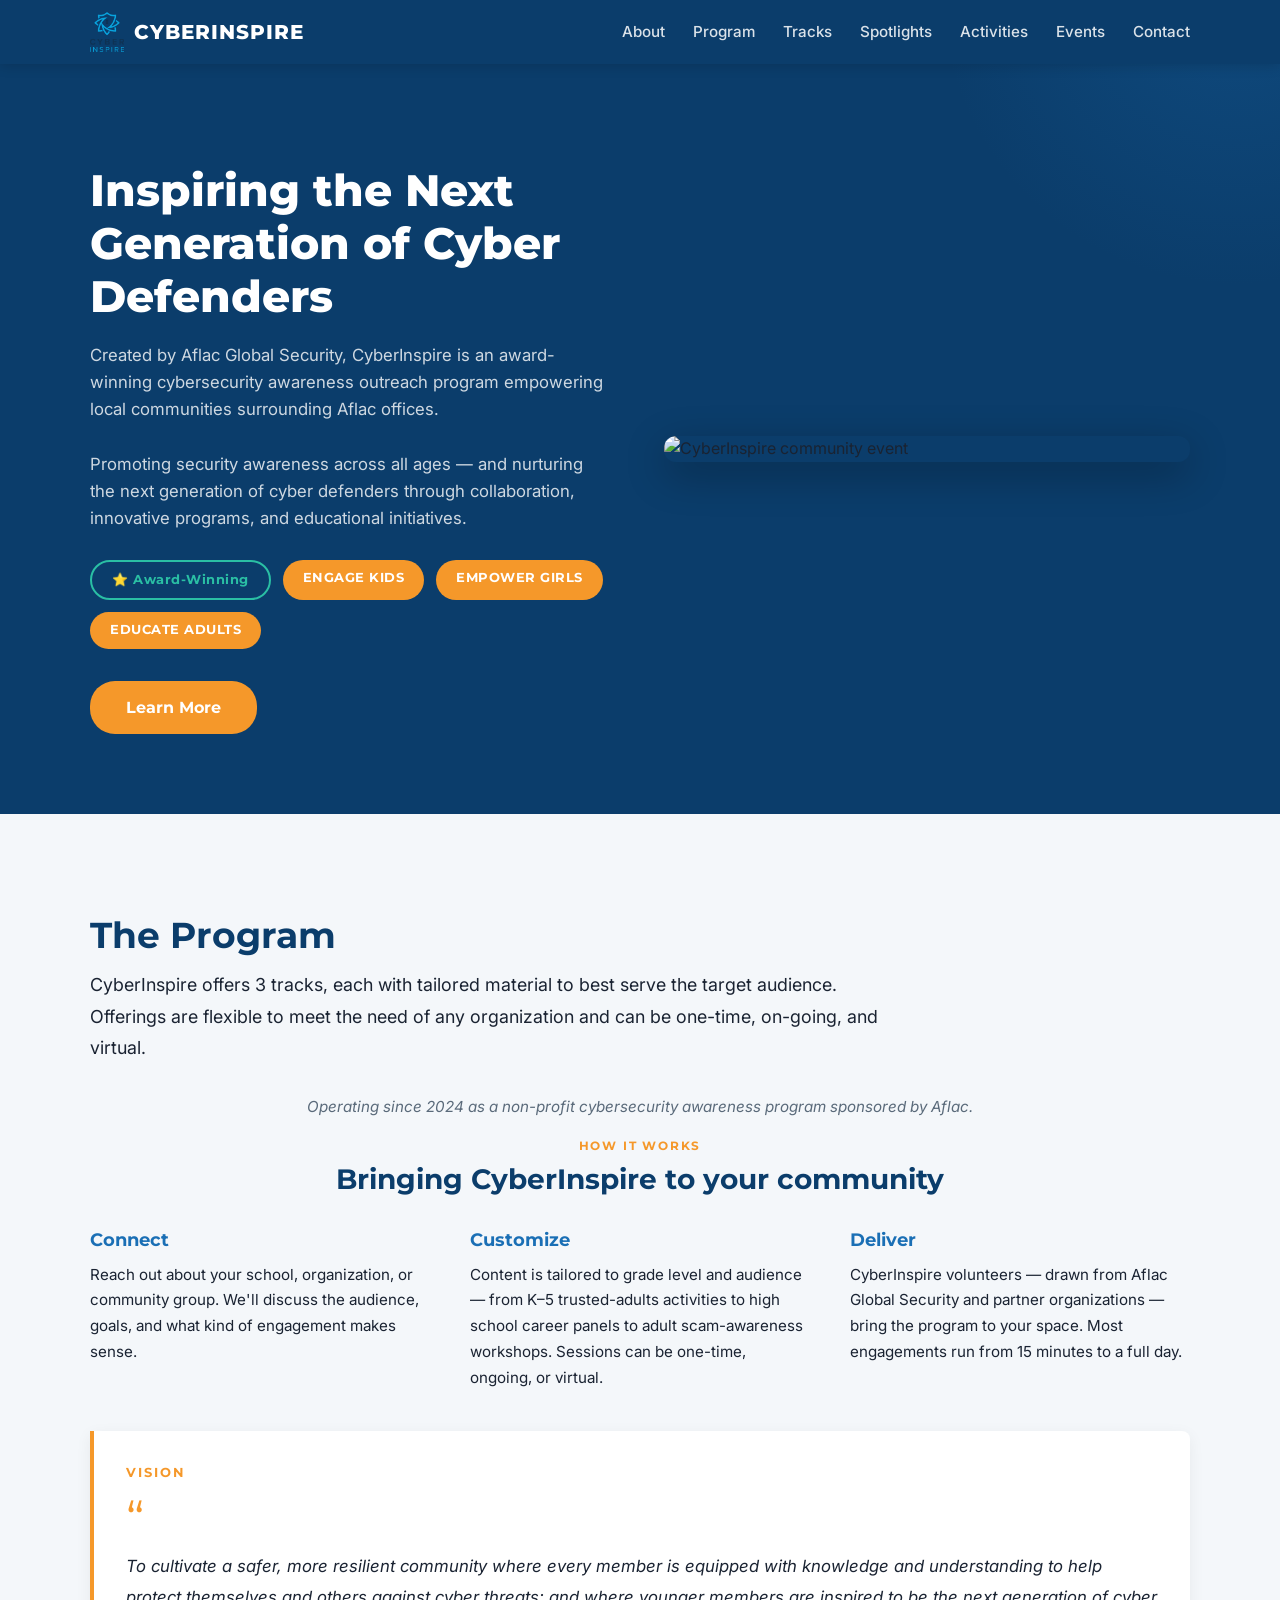
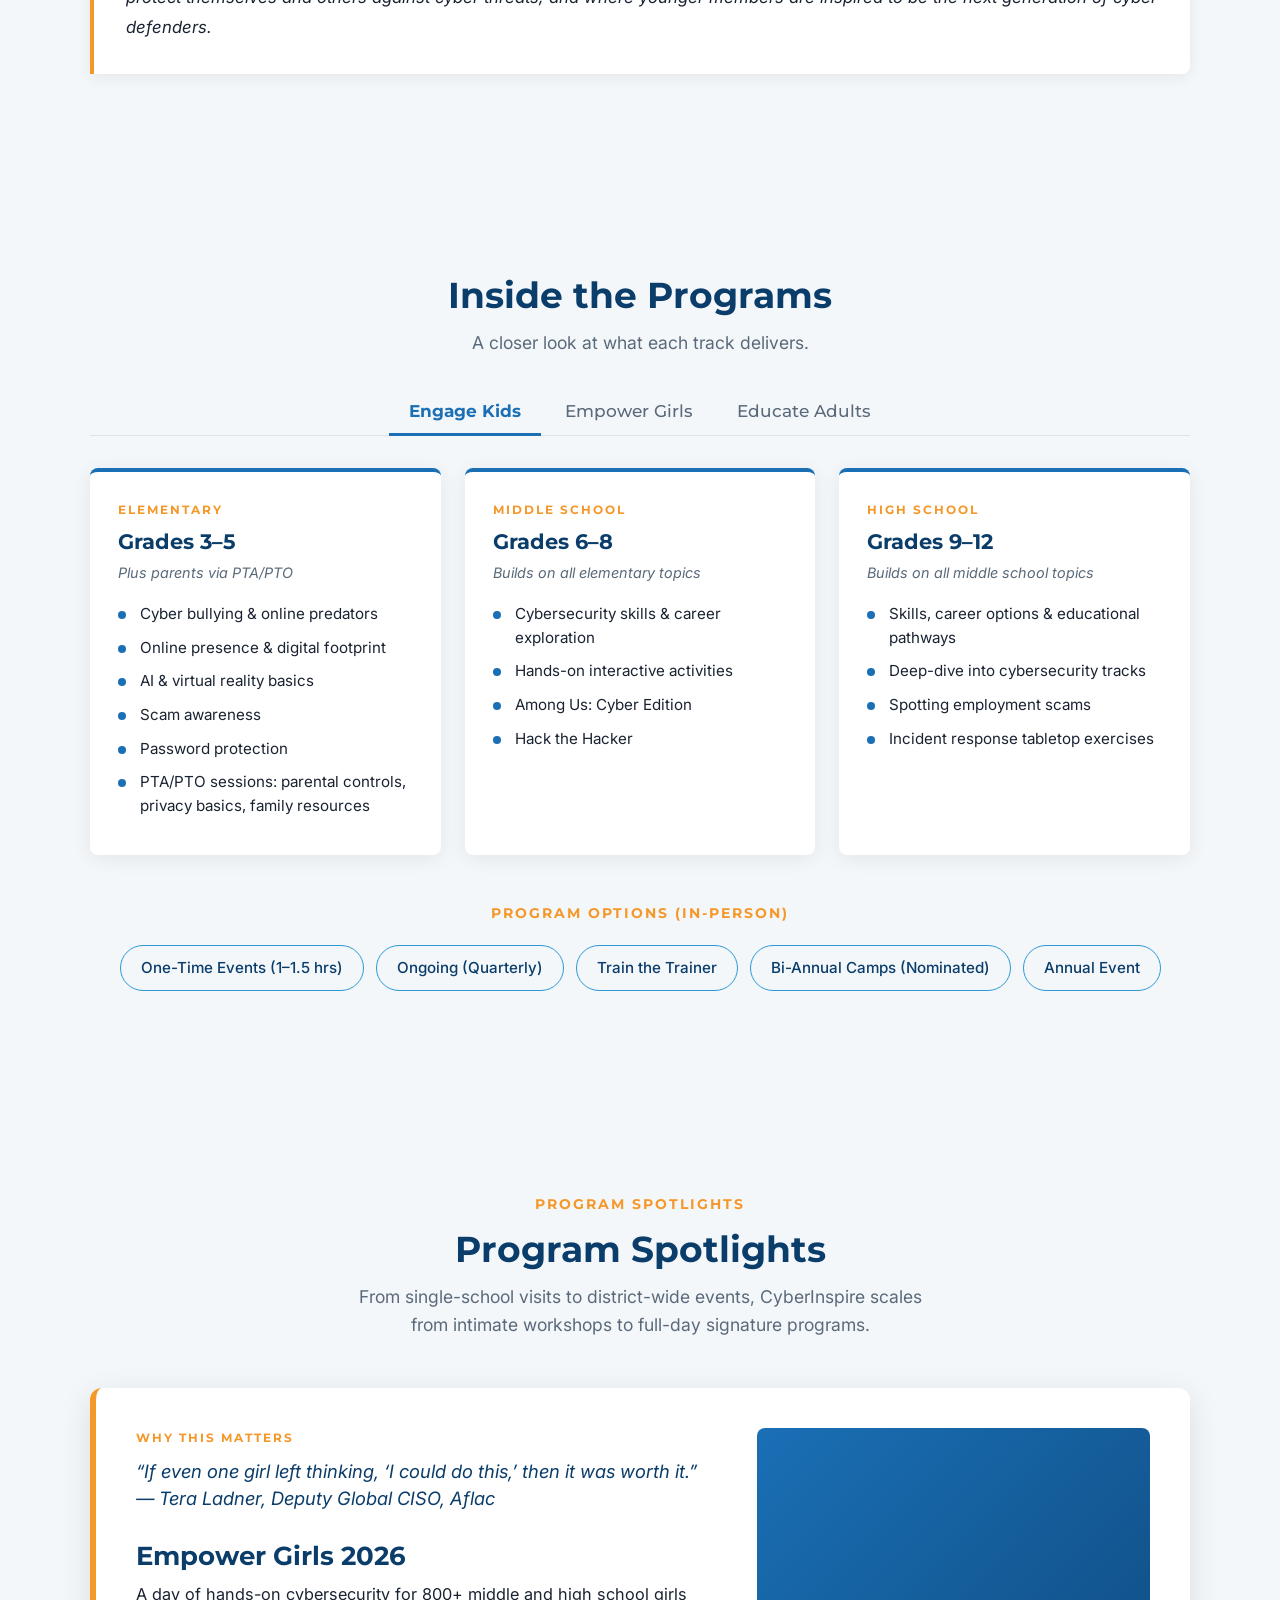
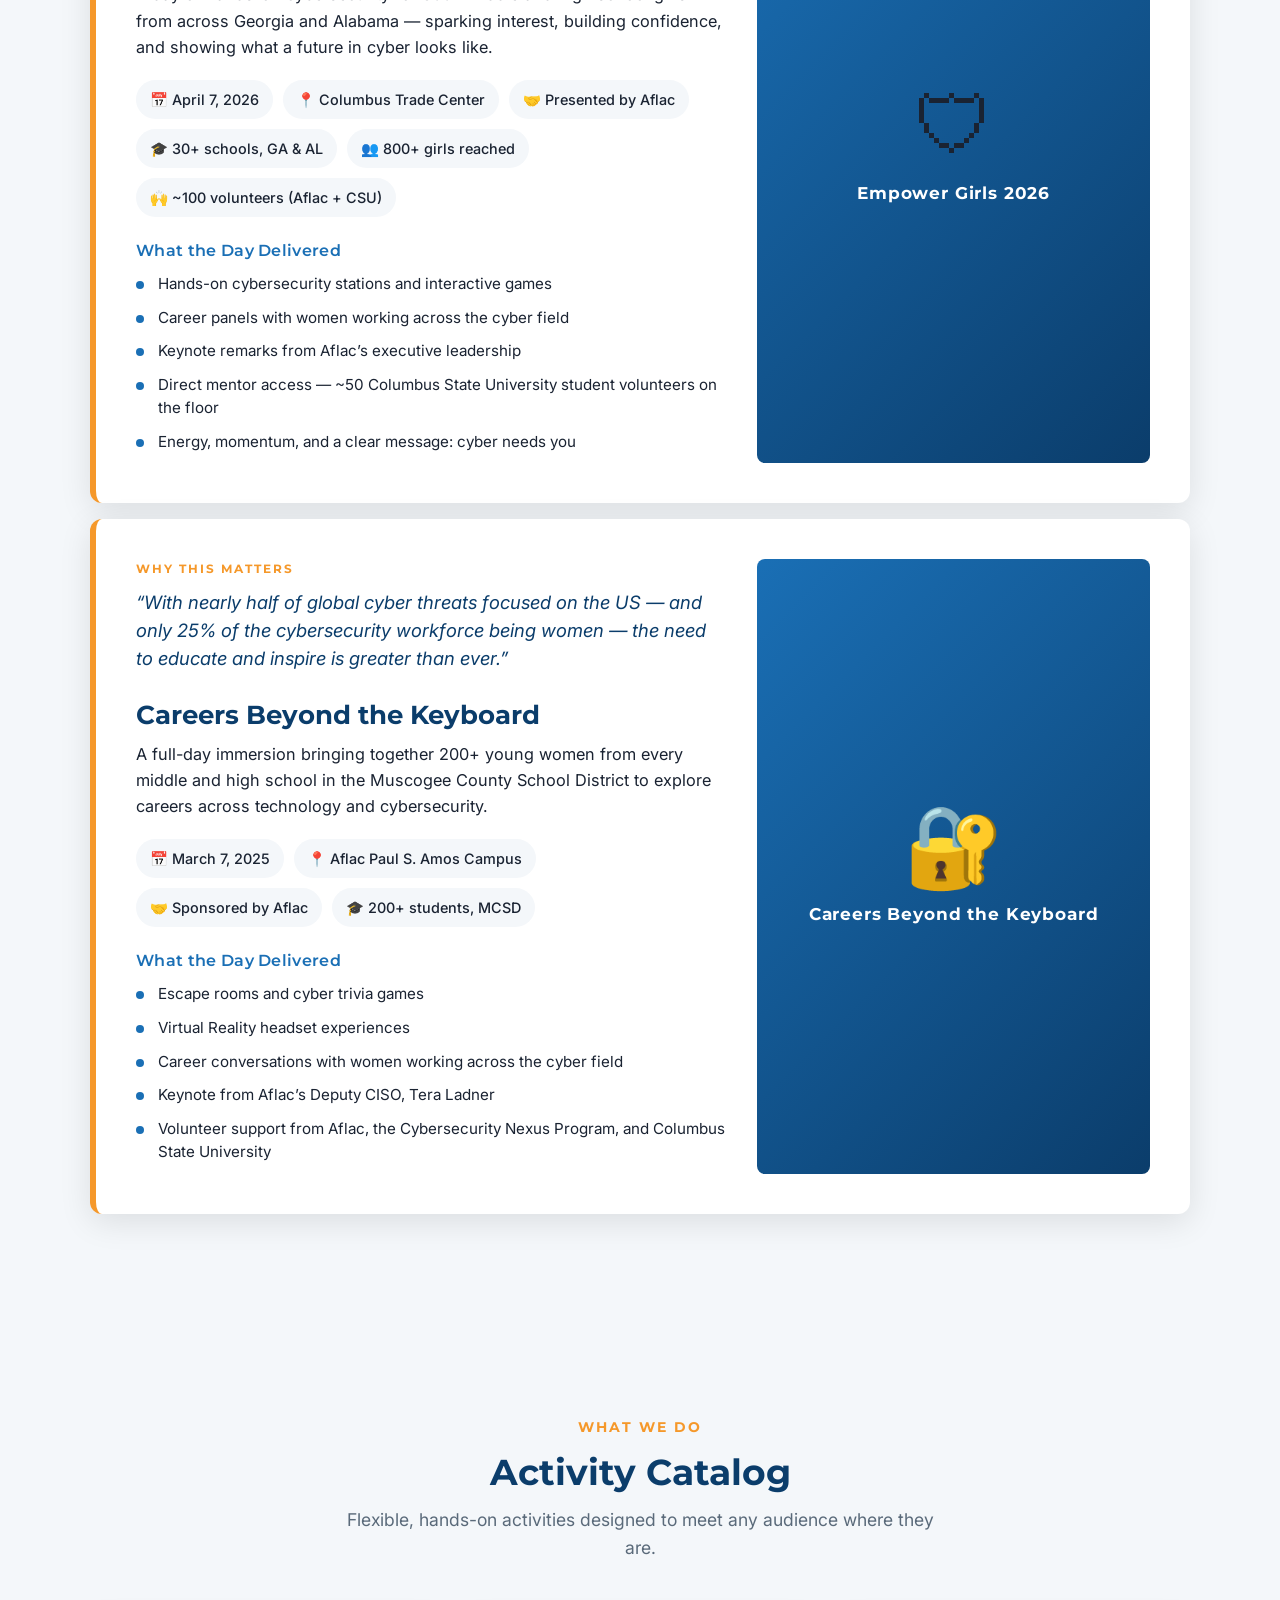
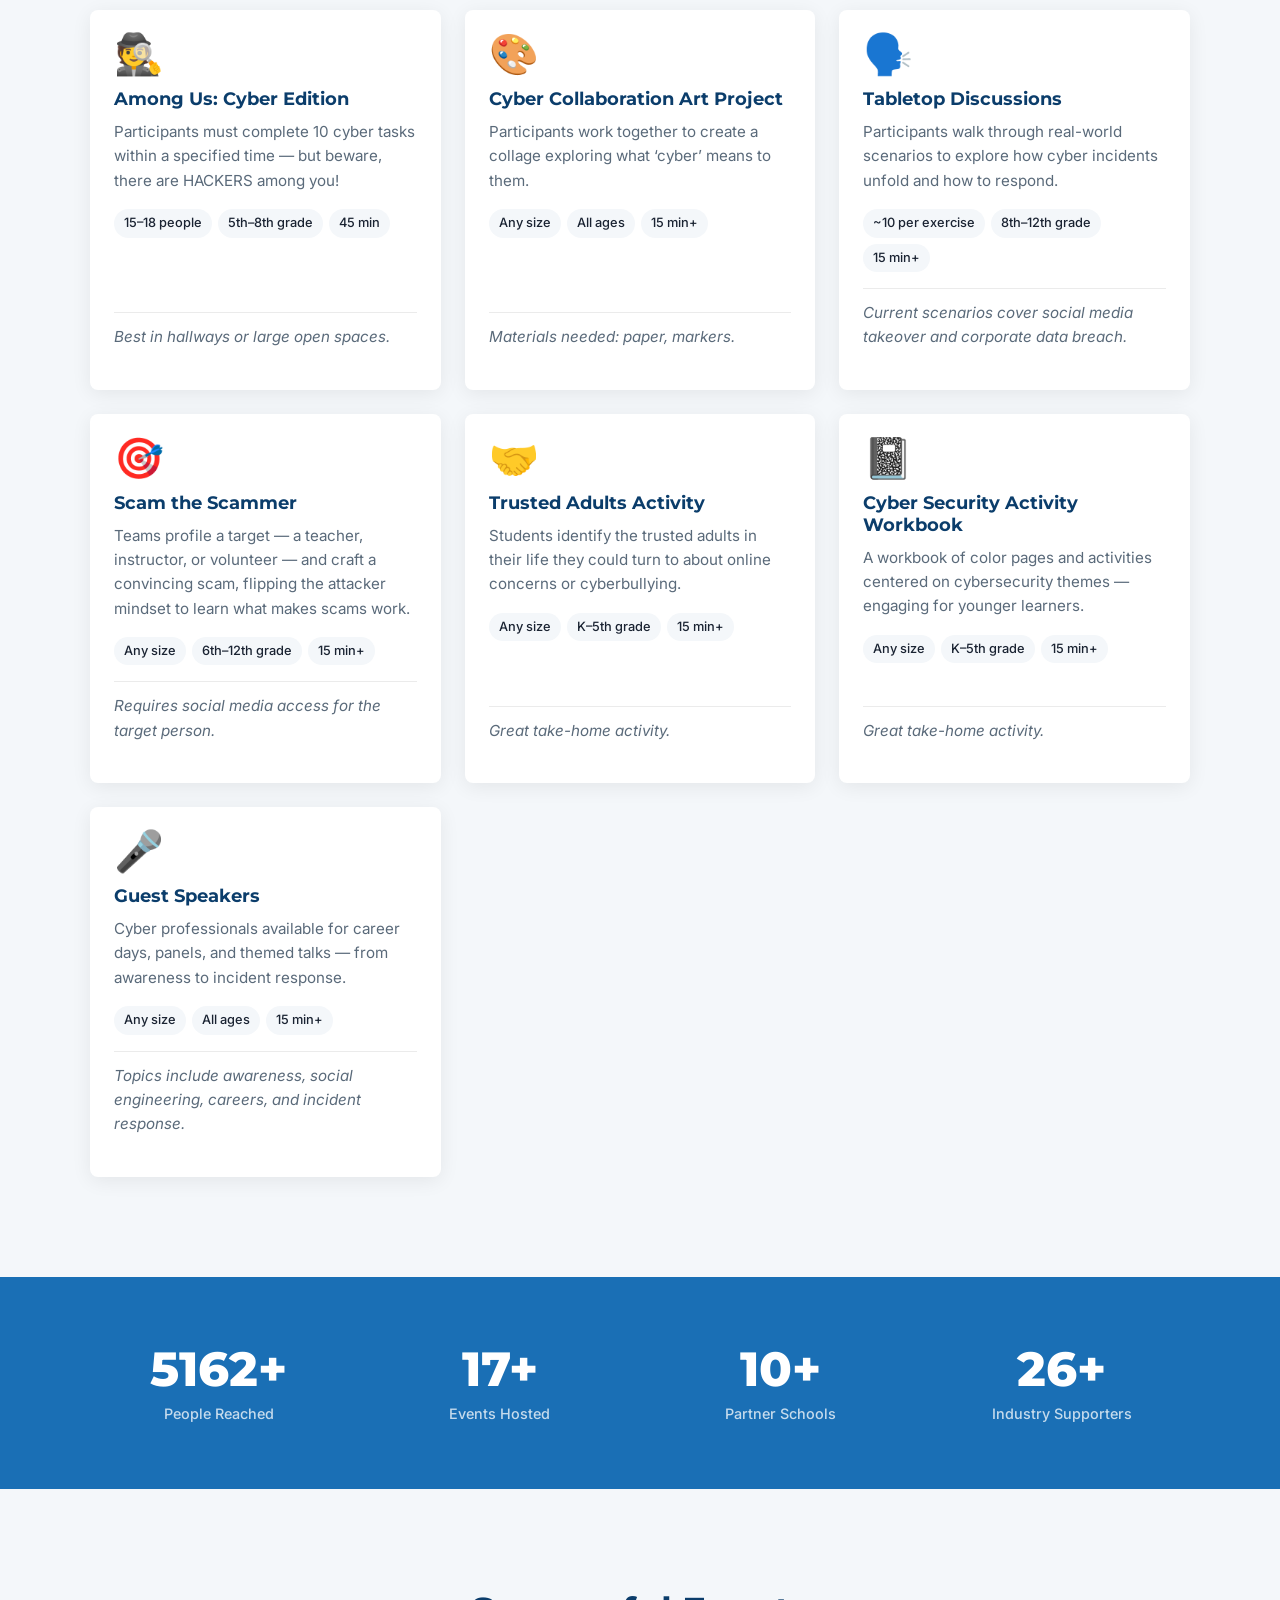
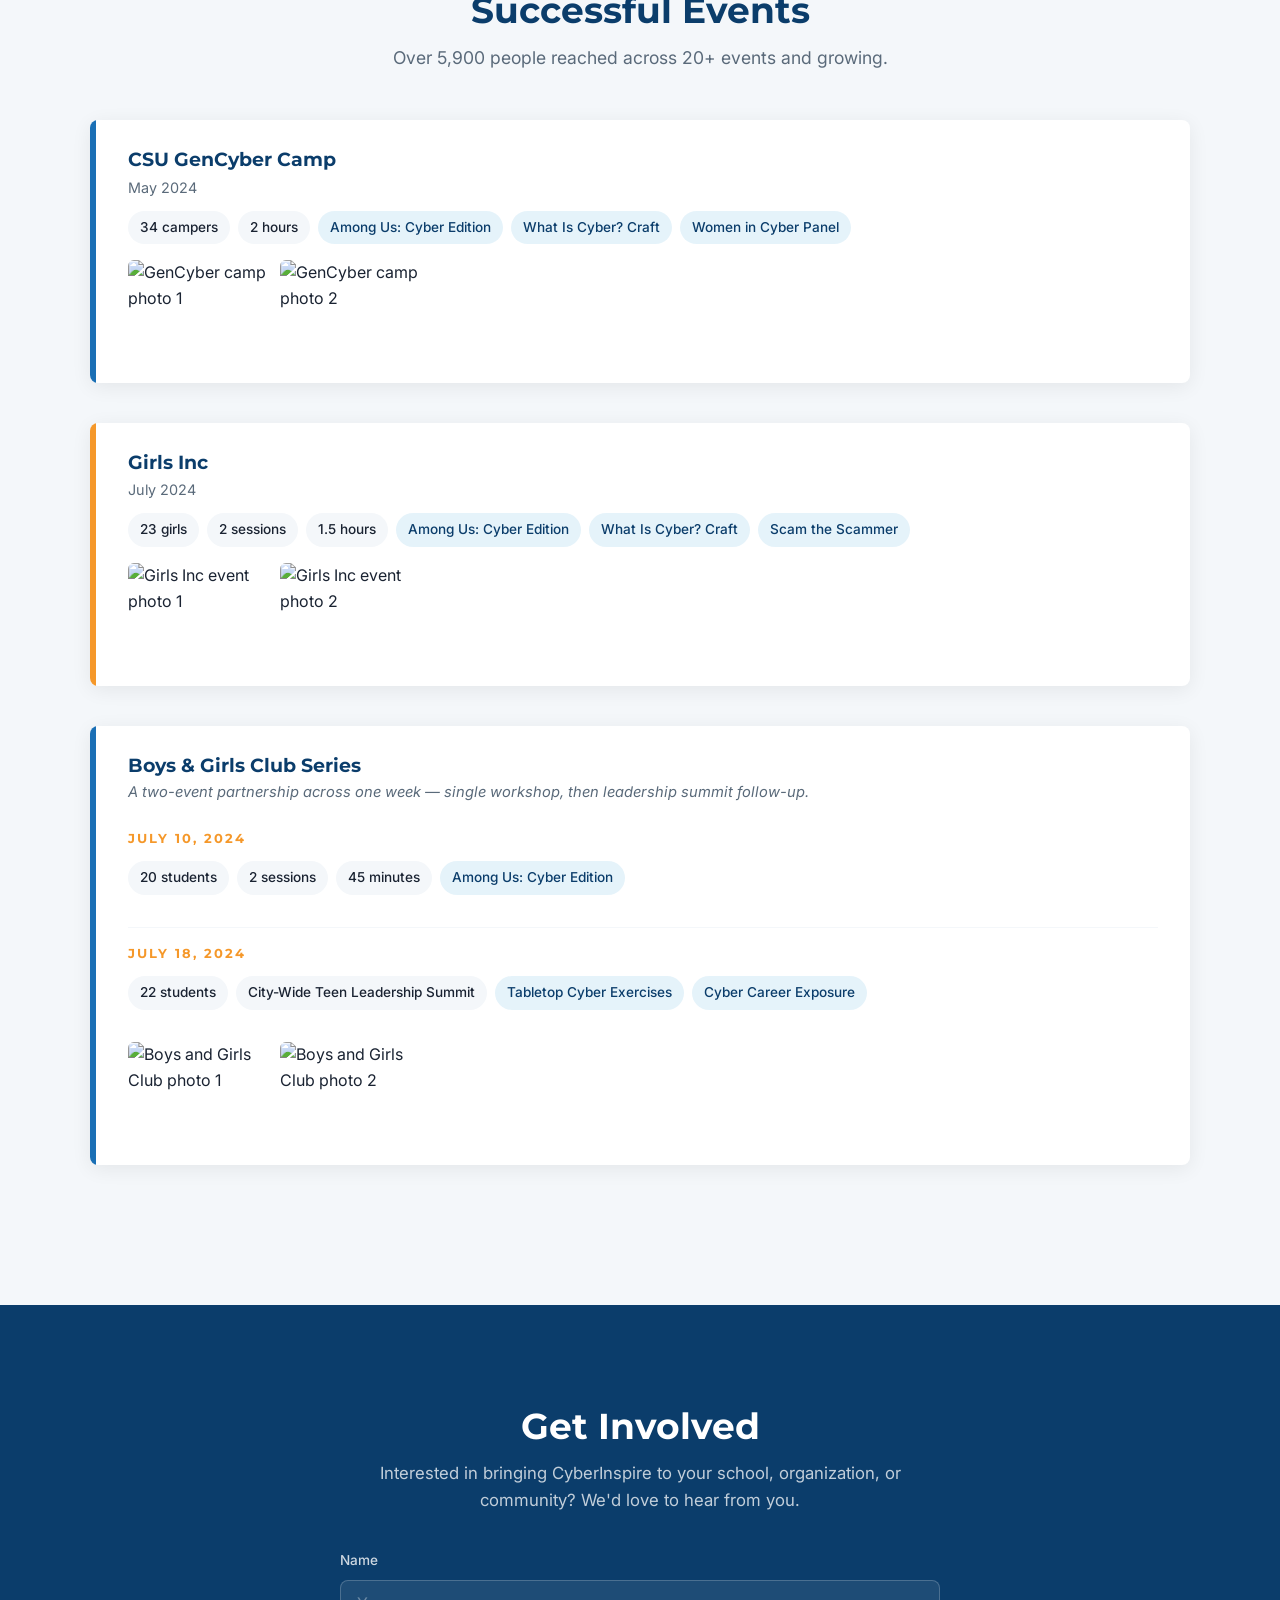
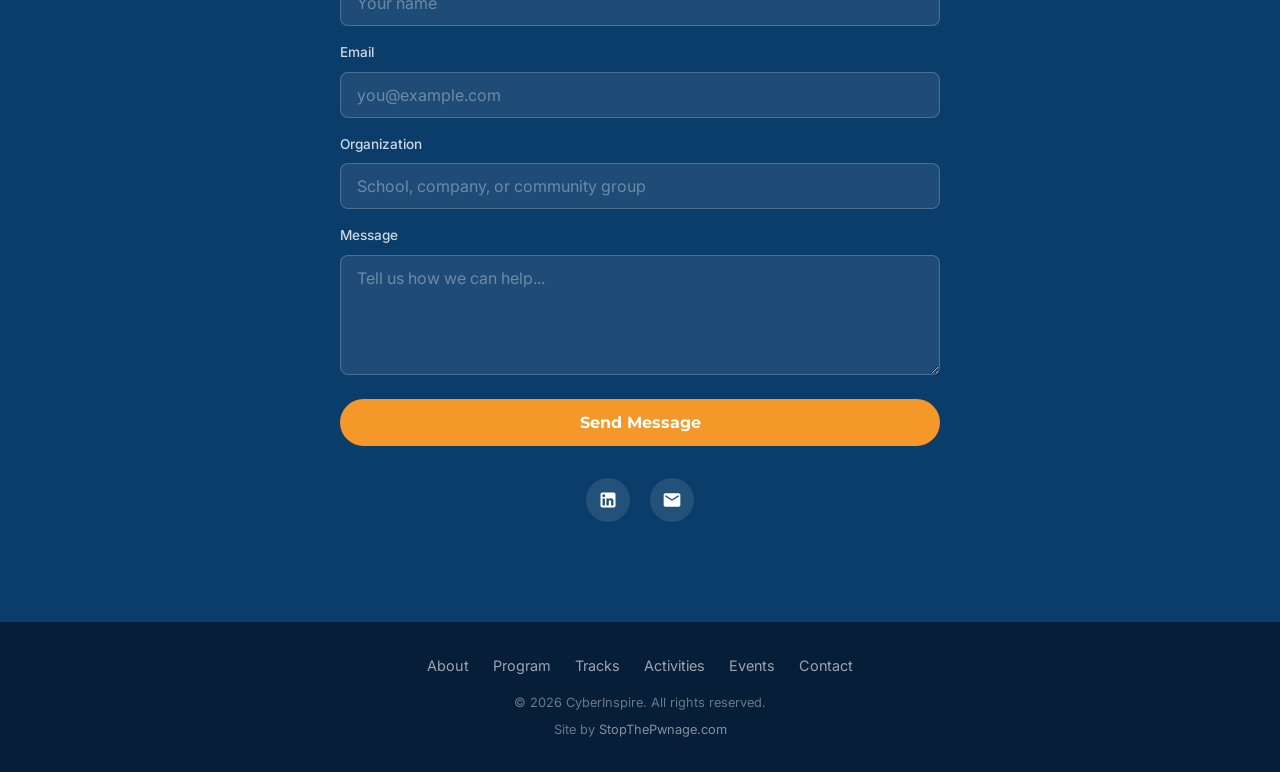
==== cyberinspire_test/index.html @ c65ab232 "cyberinspire: always show full tab labels on all viewports Mobile users were seeing terse 'Kids / Gi" ====
<!DOCTYPE html>
<html lang="en">
<head>
<meta charset="UTF-8">
<meta name="viewport" content="width=device-width, initial-scale=1.0">
<title>CyberInspire — Protecting Our Community. Inspiring The Next Generation.</title>
<link rel="preconnect" href="https://fonts.googleapis.com">
<link rel="preconnect" href="https://fonts.gstatic.com" crossorigin>
<link href="https://fonts.googleapis.com/css2?family=Inter:wght@400;500;600&family=Montserrat:wght@600;700;800&display=swap" rel="stylesheet">
<style>
:root {
  --primary-dark:  #0B3D6B;
  --primary:       #1A6FB5;
  --primary-light: #2D99D6;
  --accent-orange: #F5982A;
  --accent-teal:   #2ABFA4;
  --bg-light:      #F4F7FA;
  --bg-white:      #FFFFFF;
  --text-dark:     #1A2332;
  --text-muted:    #5A6A7A;
  --text-white:    #FFFFFF;
}

*, *::before, *::after { margin: 0; padding: 0; box-sizing: border-box; }

html { scroll-behavior: smooth; }

body {
  font-family: 'Inter', sans-serif;
  color: var(--text-dark);
  line-height: 1.6;
  -webkit-font-smoothing: antialiased;
}

h1, h2, h3, h4 {
  font-family: 'Montserrat', sans-serif;
  line-height: 1.2;
}

img { max-width: 100%; height: auto; display: block; }

a { text-decoration: none; color: inherit; }

.container {
  width: 100%;
  max-width: 1140px;
  margin: 0 auto;
  padding: 0 20px;
}

/* ── Navigation ── */
.navbar {
  position: sticky;
  top: 0;
  z-index: 1000;
  background: var(--primary-dark);
  box-shadow: 0 2px 12px rgba(0,0,0,0.15);
}

.nav-inner {
  display: flex;
  align-items: center;
  justify-content: space-between;
  height: 64px;
}

.nav-logo {
  display: flex;
  align-items: center;
  gap: 10px;
}

.nav-logo svg { flex-shrink: 0; }

.nav-logo span {
  font-family: 'Montserrat', sans-serif;
  font-weight: 800;
  font-size: clamp(1rem, 2.5vw, 1.25rem);
  color: var(--text-white);
  letter-spacing: 1px;
}

.nav-links {
  display: flex;
  gap: 28px;
  list-style: none;
}

.nav-links a {
  color: rgba(255,255,255,0.85);
  font-weight: 500;
  font-size: 0.95rem;
  transition: color 0.2s;
}

.nav-links a:hover { color: var(--accent-orange); }

.hamburger {
  display: none;
  background: none;
  border: none;
  cursor: pointer;
  padding: 4px;
}

.hamburger span {
  display: block;
  width: 24px;
  height: 2px;
  background: var(--text-white);
  margin: 6px 0;
  transition: transform 0.3s, opacity 0.3s;
}

.mobile-menu {
  display: none;
  position: fixed;
  top: 64px;
  right: 0;
  width: 260px;
  height: calc(100vh - 64px);
  background: var(--primary-dark);
  box-shadow: -4px 0 20px rgba(0,0,0,0.3);
  padding: 32px 24px;
  z-index: 999;
  transform: translateX(100%);
  transition: transform 0.3s ease;
}

.mobile-menu.open { transform: translateX(0); }

.mobile-menu a {
  display: block;
  color: var(--text-white);
  font-size: 1.1rem;
  font-weight: 500;
  padding: 14px 0;
  border-bottom: 1px solid rgba(255,255,255,0.1);
  transition: color 0.2s;
}

.mobile-menu a:hover { color: var(--accent-orange); }

@media (max-width: 768px) {
  .nav-links { display: none; }
  .hamburger { display: block; }
  .mobile-menu { display: block; }
}

/* ── Hero ── */
.hero {
  background: var(--primary-dark);
  padding: clamp(60px, 10vw, 100px) 0 clamp(60px, 10vw, 80px);
  position: relative;
  overflow: hidden;
}

.hero::before {
  content: '';
  position: absolute;
  top: -50%;
  right: -20%;
  width: 600px;
  height: 600px;
  background: radial-gradient(circle, rgba(26,111,181,0.25) 0%, transparent 70%);
  pointer-events: none;
}

.hero-content {
  display: grid;
  grid-template-columns: 1fr 1fr;
  gap: 48px;
  align-items: center;
}

.hero-text h1 {
  font-size: clamp(1.75rem, 4vw, 2.75rem);
  color: var(--text-white);
  font-weight: 800;
  margin-bottom: 20px;
}

.hero-text p {
  color: rgba(255,255,255,0.8);
  font-size: clamp(0.95rem, 1.5vw, 1.05rem);
  margin-bottom: 28px;
  max-width: 520px;
}

.hero-tagline {
  color: rgba(255,255,255,0.7);
  font-size: clamp(0.85rem, 1.3vw, 0.95rem);
  font-weight: 400;
  margin-top: 16px;
  margin-bottom: 28px;
  max-width: 520px;
}

.hero-text p + .hero-tagline { margin-top: 16px; }

.hero-badges {
  display: flex;
  flex-wrap: wrap;
  gap: 12px;
  margin-bottom: 32px;
}

.badge {
  background: var(--accent-orange);
  color: var(--text-white);
  font-family: 'Montserrat', sans-serif;
  font-weight: 700;
  font-size: 0.8rem;
  padding: 8px 20px;
  border-radius: 25px;
  letter-spacing: 0.5px;
}

.btn {
  display: inline-block;
  background: var(--accent-orange);
  color: var(--text-white);
  font-family: 'Montserrat', sans-serif;
  font-weight: 700;
  font-size: 1rem;
  padding: 14px 36px;
  border-radius: 25px;
  border: none;
  cursor: pointer;
  transition: transform 0.2s, box-shadow 0.2s;
}

.btn:hover {
  transform: translateY(-2px);
  box-shadow: 0 6px 20px rgba(245,152,42,0.4);
}

.hero-image {
  border-radius: 12px;
  overflow: hidden;
  box-shadow: 0 12px 40px rgba(0,0,0,0.3);
}

.hero-image img { width: 100%; }

@media (max-width: 768px) {
  .hero-content {
    grid-template-columns: 1fr;
    text-align: center;
  }
  .hero-badges { justify-content: center; }
  .hero-image { order: -1; max-width: 400px; margin: 0 auto; }
}

/* ── Section shared ── */
.section {
  padding: clamp(60px, 8vw, 100px) 0;
}

.section-heading {
  font-size: clamp(1.5rem, 3vw, 2.25rem);
  color: var(--primary-dark);
  margin-bottom: 12px;
}

.section-sub {
  color: var(--text-muted);
  font-size: clamp(0.95rem, 1.5vw, 1.1rem);
  max-width: 600px;
  margin-bottom: 48px;
}

.section-center { text-align: center; }
.section-center .section-sub { margin-left: auto; margin-right: auto; }

/* ── Fade-in animation ── */
.fade-in {
  opacity: 0;
  transform: translateY(30px);
  transition: opacity 0.6s ease, transform 0.6s ease;
}

.fade-in.visible {
  opacity: 1;
  transform: translateY(0);
}

/* ── Program section ── */
.bg-light { background: var(--bg-light); }
.bg-white { background: var(--bg-white); }
.bg-dark  { background: var(--primary-dark); }

.program-lead {
  font-size: clamp(1.05rem, 1.4vw, 1.2rem);
  line-height: 1.75;
  color: var(--text-dark);
  max-width: 820px;
  margin: 0;
}

/* ── Vision eyebrow (Program section) ── */
.vision-eyebrow {
  font-family: 'Montserrat', sans-serif;
  font-size: 0.8rem;
  font-weight: 700;
  letter-spacing: 0.15em;
  text-transform: uppercase;
  color: var(--accent-orange);
  margin-bottom: 12px;
}

/* ── How It Works (within The Program section) ── */
.how-eyebrow {
  font-family: 'Montserrat', sans-serif;
  font-size: 0.75rem;
  font-weight: 700;
  letter-spacing: 0.15em;
  color: var(--accent-orange);
  text-align: center;
  margin-bottom: 8px;
}

.how-heading {
  font-family: 'Montserrat', sans-serif;
  font-size: clamp(1.4rem, 2.5vw, 1.75rem);
  color: var(--primary-dark);
  text-align: center;
  margin: 0 0 32px;
  font-weight: 700;
}

.how-grid {
  display: grid;
  grid-template-columns: repeat(3, 1fr);
  gap: 40px;
}

.how-step h4 {
  font-family: 'Montserrat', sans-serif;
  font-size: 1.1rem;
  color: var(--primary);
  margin: 0 0 12px;
  font-weight: 700;
}

.how-step p {
  font-size: 0.95rem;
  line-height: 1.7;
  color: var(--text-dark);
  margin: 0;
}

@media (max-width: 768px) {
  .how-grid {
    grid-template-columns: 1fr;
    gap: 28px;
  }
}

/* ── Inside the Programs (tabbed) ── */
.programs-detail {
  background: var(--bg-light);
  padding: clamp(60px, 8vw, 100px) 0;
}

.programs-detail .section-heading,
.programs-detail .section-sub {
  text-align: center;
}

.programs-detail .section-sub {
  margin-left: auto;
  margin-right: auto;
  margin-bottom: 0;
}

.tabs {
  display: flex;
  justify-content: center;
  gap: 4px;
  border-bottom: 1px solid rgba(0,0,0,0.08);
  margin-top: 32px;
  margin-bottom: 32px;
  flex-wrap: wrap;
}

.tab {
  background: transparent;
  border: none;
  padding: 12px 20px;
  font-family: 'Montserrat', sans-serif;
  font-weight: 500;
  font-size: clamp(0.95rem, 1.4vw, 1.05rem);
  color: var(--text-muted);
  cursor: pointer;
  border-bottom: 3px solid transparent;
  margin-bottom: -1px;
  transition: background 0.2s, color 0.2s, border-color 0.2s;
}

.tab:hover:not(.is-active) {
  background: rgba(0,0,0,0.03);
}

.tab--kids:focus-visible {
  outline: 2px solid var(--primary);
  outline-offset: 2px;
}

.tab--girls:focus-visible {
  outline: 2px solid var(--accent-teal);
  outline-offset: 2px;
}

.tab--adults:focus-visible {
  outline: 2px solid var(--accent-orange);
  outline-offset: 2px;
}

.tab--kids.is-active {
  color: var(--primary);
  border-bottom-color: var(--primary);
  font-weight: 700;
}

.tab--girls.is-active {
  color: var(--accent-teal);
  border-bottom-color: var(--accent-teal);
  font-weight: 700;
}

.tab--adults.is-active {
  color: var(--accent-orange);
  border-bottom-color: var(--accent-orange);
  font-weight: 700;
}

.tab__short { display: none;  }
.tab__long  { display: inline; }

.panel[hidden] { display: none; }

@media (prefers-reduced-motion: no-preference) {
  .panel.is-active {
    animation: panel-fade 150ms ease-out;
  }
  @keyframes panel-fade {
    from { opacity: 0; }
    to   { opacity: 1; }
  }
}

/* Girls panel */
.program-cards {
  display: grid;
  grid-template-columns: repeat(3, 1fr);
  gap: 1.5rem;
  margin-bottom: 32px;
}

.program-card {
  background: var(--bg-white);
  border-radius: 8px;
  padding: 28px;
  box-shadow: 0 4px 20px rgba(0,0,0,0.07);
  transition: transform 0.2s, box-shadow 0.2s;
}

.program-card:hover {
  transform: translateY(-4px);
  box-shadow: 0 8px 30px rgba(0,0,0,0.12);
}

.program-card h3 {
  font-family: 'Montserrat', sans-serif;
  font-size: clamp(1.15rem, 1.8vw, 1.3rem);
  color: var(--accent-teal);
  margin-bottom: 12px;
}

.program-card p {
  color: var(--text-dark);
  font-size: clamp(0.9rem, 1.3vw, 0.95rem);
  line-height: 1.6;
}

.callout-strip {
  background: rgba(245, 152, 42, 0.08);
  border-left: 4px solid var(--accent-orange);
  padding: 1rem 1.25rem;
  border-radius: 0 8px 8px 0;
  display: flex;
  flex-wrap: wrap;
  align-items: baseline;
  gap: 12px;
}

.callout-strip--link {
  text-decoration: none;
  color: inherit;
  transition: transform 0.2s ease, box-shadow 0.2s ease;
}
.callout-strip--link:hover {
  transform: translateY(-2px);
  box-shadow: 0 6px 20px rgba(11, 61, 107, 0.12);
}
.callout-strip--link:focus-visible {
  outline: 2px solid var(--accent-orange);
  outline-offset: 3px;
}

.callout-eyebrow {
  font-family: 'Montserrat', sans-serif;
  font-size: clamp(0.72rem, 1vw, 0.8rem);
  font-weight: 700;
  letter-spacing: 2px;
  text-transform: uppercase;
  color: var(--accent-orange);
}

.callout-body {
  color: var(--text-dark);
  font-size: clamp(0.9rem, 1.3vw, 0.95rem);
}

@media (max-width: 768px) {
  .program-cards { grid-template-columns: 1fr; }
}

/* Adults panel */
.adults-grid {
  display: grid;
  grid-template-columns: repeat(2, 1fr);
  gap: 32px;
  margin-bottom: 32px;
}

.adults-col {
  background: var(--bg-white);
  border-radius: 8px;
  padding: 28px;
  box-shadow: 0 4px 20px rgba(0,0,0,0.07);
}

.adults-col h3 {
  font-family: 'Montserrat', sans-serif;
  font-size: clamp(1.15rem, 1.8vw, 1.3rem);
  color: var(--accent-orange);
  margin-bottom: 16px;
}

.icon-list {
  list-style: none;
  padding: 0;
  margin: 0;
}

.icon-list li {
  display: flex;
  align-items: flex-start;
  gap: 12px;
  line-height: 1.6;
  margin-bottom: 0.75rem;
  color: var(--text-dark);
  font-size: clamp(0.92rem, 1.3vw, 0.98rem);
}

.icon-list li:last-child { margin-bottom: 0; }

.icon-list .icon {
  flex-shrink: 0;
  font-size: 1.15rem;
  line-height: 1.6;
}

.adults-cta {
  display: block;
  width: fit-content;
  margin: 0 auto;
  background: var(--accent-orange);
  color: var(--text-white);
  font-family: 'Montserrat', sans-serif;
  font-weight: 700;
  font-size: 1rem;
  padding: 1rem 1.5rem;
  border-radius: 25px;
  transition: transform 0.2s, box-shadow 0.2s;
}

.adults-cta:hover {
  transform: translateY(-2px);
  box-shadow: 0 6px 20px rgba(245,152,42,0.4);
}

@media (max-width: 768px) {
  .adults-grid { grid-template-columns: 1fr; }
}

/* ── Engage Kids Curriculum (used inside Kids panel) ── */
.curriculum-grid {
  display: grid;
  grid-template-columns: repeat(3, 1fr);
  gap: 24px;
  margin-top: 8px;
  text-align: left;
}

.curriculum-card {
  background: var(--bg-white);
  border-radius: 8px;
  padding: 28px;
  box-shadow: 0 4px 20px rgba(0,0,0,0.07);
  border-top: 4px solid var(--primary);
  transition: transform 0.2s, box-shadow 0.2s;
  display: flex;
  flex-direction: column;
}

.curriculum-card:hover {
  transform: translateY(-4px);
  box-shadow: 0 8px 30px rgba(0,0,0,0.12);
}

.curriculum-badge {
  display: inline-block;
  font-family: 'Montserrat', sans-serif;
  font-size: clamp(0.7rem, 1.1vw, 0.78rem);
  font-weight: 700;
  letter-spacing: 2px;
  text-transform: uppercase;
  color: var(--accent-orange);
  margin-bottom: 10px;
}

.curriculum-card h3 {
  font-family: 'Montserrat', sans-serif;
  font-size: clamp(1.15rem, 1.8vw, 1.3rem);
  color: var(--primary-dark);
  margin-bottom: 6px;
}

.curriculum-subline {
  color: var(--text-muted);
  font-size: clamp(0.85rem, 1.2vw, 0.9rem);
  font-style: italic;
  margin-bottom: 18px;
}

.curriculum-card ul {
  list-style: none;
  padding: 0;
}

.curriculum-card li {
  position: relative;
  padding-left: 22px;
  margin-bottom: 10px;
  color: var(--text-dark);
  font-size: clamp(0.9rem, 1.3vw, 0.95rem);
  line-height: 1.55;
}

.curriculum-card li::before {
  content: '';
  position: absolute;
  left: 0;
  top: 9px;
  width: 8px;
  height: 8px;
  background: var(--primary);
  border-radius: 50%;
}

.program-options {
  margin-top: 48px;
  text-align: center;
}

.options-label {
  display: block;
  font-family: 'Montserrat', sans-serif;
  font-size: clamp(0.75rem, 1.2vw, 0.85rem);
  font-weight: 700;
  letter-spacing: 2px;
  text-transform: uppercase;
  color: var(--accent-orange);
  margin-bottom: 20px;
}

.options-pills {
  display: flex;
  flex-wrap: wrap;
  justify-content: center;
  gap: 12px;
}

.option-pill {
  display: inline-block;
  padding: 10px 20px;
  border: 1px solid var(--primary-light);
  border-radius: 999px;
  color: var(--primary-dark);
  font-size: clamp(0.85rem, 1.2vw, 0.95rem);
  font-weight: 500;
  background: transparent;
  transition: background 0.2s;
}

.option-pill:hover,
.option-pill:focus {
  background: rgba(45,153,214,0.12);
  outline: none;
}

@media (max-width: 960px) {
  .curriculum-grid { grid-template-columns: repeat(2, 1fr); }
}

@media (max-width: 640px) {
  .curriculum-grid { grid-template-columns: 1fr; }
}

/* ── Flagship Event ── */
.flagship-section { background: var(--bg-light); }

.flagship-card {
  background: var(--bg-white);
  border-radius: 12px;
  border-left: 6px solid var(--accent-orange);
  box-shadow: 0 8px 32px rgba(0,0,0,0.10);
  padding: clamp(28px, 4vw, 40px);
  margin-top: 16px;
  text-align: left;
  transition: transform 0.2s, box-shadow 0.2s;
  display: grid;
  grid-template-columns: 3fr 2fr;
  gap: 32px;
  align-items: stretch;
}

.flagship-card:hover {
  transform: translateY(-3px);
  box-shadow: 0 12px 40px rgba(0,0,0,0.14);
}

.flagship-text { display: flex; flex-direction: column; }

.flagship-pullquote {
  margin-bottom: 28px;
}

.flagship-eyebrow {
  display: block;
  font-family: 'Montserrat', sans-serif;
  font-size: clamp(0.7rem, 1.1vw, 0.78rem);
  font-weight: 700;
  letter-spacing: 2px;
  text-transform: uppercase;
  color: var(--accent-orange);
  margin-bottom: 10px;
}

.flagship-pullquote p {
  font-style: italic;
  font-size: clamp(1rem, 1.6vw, 1.15rem);
  line-height: 1.5;
  color: var(--primary-dark);
}

.flagship-card h3 {
  font-family: 'Montserrat', sans-serif;
  font-size: clamp(1.3rem, 2.4vw, 1.6rem);
  color: var(--primary-dark);
  margin-bottom: 10px;
}

.flagship-tagline {
  color: var(--text-dark);
  font-size: clamp(0.95rem, 1.4vw, 1.02rem);
  line-height: 1.6;
  margin-bottom: 20px;
}

.flagship-pills {
  display: flex;
  flex-wrap: wrap;
  gap: 10px;
  margin-bottom: 24px;
}

.flagship-pill {
  background: var(--bg-light);
  color: var(--text-dark);
  font-size: clamp(0.82rem, 1.2vw, 0.9rem);
  font-weight: 500;
  padding: 8px 14px;
  border-radius: 999px;
}

.flagship-delivered-heading {
  font-family: 'Montserrat', sans-serif;
  font-size: clamp(0.9rem, 1.3vw, 1rem);
  font-weight: 600;
  color: var(--primary);
  margin-bottom: 12px;
  text-transform: none;
  letter-spacing: 0.02em;
}

.flagship-delivered { list-style: none; padding: 0; }

.flagship-delivered li {
  position: relative;
  padding-left: 22px;
  margin-bottom: 10px;
  color: var(--text-dark);
  font-size: clamp(0.9rem, 1.3vw, 0.95rem);
  line-height: 1.55;
}

.flagship-delivered li::before {
  content: '';
  position: absolute;
  left: 0;
  top: 9px;
  width: 8px;
  height: 8px;
  background: var(--primary);
  border-radius: 50%;
}

.flagship-visual {
  background: linear-gradient(135deg, var(--primary) 0%, var(--primary-dark) 100%);
  border-radius: 8px;
  min-height: 300px;
  display: flex;
  flex-direction: column;
  align-items: center;
  justify-content: center;
  padding: 24px;
  text-align: center;
}

.flagship-visual-icon {
  font-size: clamp(3.5rem, 7vw, 5rem);
  line-height: 1;
  margin-bottom: 16px;
}

.flagship-visual-label {
  font-family: 'Montserrat', sans-serif;
  font-weight: 700;
  font-size: clamp(0.9rem, 1.4vw, 1.05rem);
  color: var(--text-white);
  letter-spacing: 0.05em;
}

@media (max-width: 960px) {
  .flagship-card { grid-template-columns: 1fr; gap: 24px; }
  .flagship-visual { min-height: 220px; order: 2; }
}

/* ── Activity Catalog ── */
.section-eyebrow {
  display: inline-block;
  font-family: 'Montserrat', sans-serif;
  font-weight: 700;
  font-size: clamp(0.75rem, 1.2vw, 0.85rem);
  letter-spacing: 2px;
  text-transform: uppercase;
  color: var(--accent-orange);
  margin-bottom: 12px;
}

.activities-grid {
  display: grid;
  grid-template-columns: repeat(3, 1fr);
  gap: 24px;
  margin-top: 8px;
}

.activity-card {
  background: var(--bg-white);
  border-radius: 8px;
  padding: 24px;
  box-shadow: 0 4px 20px rgba(0,0,0,0.07);
  text-align: left;
  display: flex;
  flex-direction: column;
  transition: transform 0.2s, box-shadow 0.2s;
}

.activity-card:hover {
  transform: translateY(-4px);
  box-shadow: 0 8px 30px rgba(0,0,0,0.12);
}

.activity-icon {
  display: block;
  font-size: clamp(2rem, 4vw, 2.5rem);
  line-height: 1;
  margin-bottom: 14px;
}

.activity-card h3 {
  font-family: 'Montserrat', sans-serif;
  font-size: clamp(1.05rem, 1.6vw, 1.15rem);
  color: var(--primary-dark);
  margin-bottom: 10px;
}

.activity-card p {
  color: var(--text-muted);
  font-size: clamp(0.9rem, 1.3vw, 0.95rem);
  margin-bottom: 16px;
}

.activity-pills {
  display: flex;
  flex-wrap: wrap;
  gap: 6px;
  margin-bottom: 16px;
}

.activity-pill {
  background: var(--bg-light);
  color: var(--text-dark);
  font-family: 'Inter', sans-serif;
  font-size: clamp(0.72rem, 1vw, 0.8rem);
  font-weight: 500;
  padding: 4px 10px;
  border-radius: 999px;
}

.activity-footnote {
  margin-top: auto;
  padding-top: 12px;
  border-top: 1px solid rgba(0,0,0,0.08);
  font-size: clamp(0.78rem, 1.1vw, 0.85rem);
  font-style: italic;
  color: var(--text-muted);
}

@media (max-width: 960px) {
  .activities-grid { grid-template-columns: repeat(2, 1fr); }
}

@media (max-width: 640px) {
  .activities-grid { grid-template-columns: 1fr; }
}

/* ── Impact Stats ── */
.stats-bar {
  background: var(--primary);
  padding: clamp(40px, 6vw, 64px) 0;
}

.stats-grid {
  display: grid;
  grid-template-columns: repeat(4, 1fr);
  gap: 24px;
  text-align: center;
}

.stat-item h3 {
  font-size: clamp(2rem, 4vw, 3rem);
  color: var(--text-white);
  font-weight: 800;
}

.stat-item p {
  color: rgba(255,255,255,0.75);
  font-size: 0.9rem;
  font-weight: 500;
  margin-top: 4px;
}

@media (max-width: 600px) {
  .stats-grid { grid-template-columns: repeat(2, 1fr); gap: 32px 16px; }
}

/* ── Events ── */
.event-card {
  display: grid;
  grid-template-columns: 6px 1fr;
  gap: 0;
  margin-bottom: 40px;
  border-radius: 8px;
  overflow: hidden;
  box-shadow: 0 4px 20px rgba(0,0,0,0.07);
  background: var(--bg-white);
}

.event-accent { min-height: 100%; }
.event-accent.blue   { background: var(--primary); }
.event-accent.orange { background: var(--accent-orange); }
.event-accent.teal   { background: var(--accent-teal); }

.event-body { padding: 28px 32px; }

.event-body h3 {
  font-size: 1.2rem;
  color: var(--primary-dark);
  margin-bottom: 4px;
}

.event-date {
  color: var(--text-muted);
  font-size: 0.9rem;
  margin-bottom: 10px;
}

.event-pills {
  display: flex;
  flex-wrap: wrap;
  gap: 8px;
  margin-top: 12px;
  margin-bottom: 16px;
}

.event-pill {
  background: var(--bg-light);
  color: var(--text-dark);
  font-size: clamp(0.78rem, 1.1vw, 0.85rem);
  font-weight: 500;
  padding: 6px 12px;
  border-radius: 999px;
  display: inline-flex;
  align-items: center;
  white-space: nowrap;
}

.event-pill.activity {
  background: rgba(45, 153, 214, 0.12);
  color: var(--primary-dark);
}

.event-subrow { padding: 16px 0; }
.event-subrow + .event-subrow { border-top: 1px solid var(--bg-light); }

.event-subrow-date {
  font-family: 'Montserrat', sans-serif;
  text-transform: uppercase;
  letter-spacing: 2px;
  color: var(--accent-orange);
  font-size: clamp(0.75rem, 1vw, 0.82rem);
  font-weight: 700;
  margin-bottom: 8px;
}

.event-series-descriptor {
  font-style: italic;
  color: var(--text-muted);
  font-size: clamp(0.85rem, 1.2vw, 0.92rem);
  margin-top: 4px;
  margin-bottom: 8px;
}

.event-images {
  display: flex;
  gap: 12px;
  flex-wrap: wrap;
}

.event-images img {
  border-radius: 6px;
  width: 140px;
  height: 95px;
  object-fit: cover;
}

@media (max-width: 600px) {
  .event-body { padding: 20px; }
  .event-images img { width: 100px; height: 70px; }
}

/* ── Contact ── */
.contact-section {
  background: var(--primary-dark);
  padding: clamp(60px, 8vw, 100px) 0;
}

.contact-inner {
  max-width: 600px;
  margin: 0 auto;
  text-align: center;
}

.contact-inner h2 {
  font-size: clamp(1.5rem, 3vw, 2.25rem);
  color: var(--text-white);
  margin-bottom: 12px;
}

.contact-inner > p {
  color: rgba(255,255,255,0.75);
  margin-bottom: 36px;
  font-size: 1.05rem;
}

.contact-form {
  display: flex;
  flex-direction: column;
  gap: 16px;
  text-align: left;
}

.contact-form label {
  color: rgba(255,255,255,0.8);
  font-size: 0.85rem;
  font-weight: 500;
  margin-bottom: -8px;
}

.contact-form input,
.contact-form textarea {
  width: 100%;
  padding: 12px 16px;
  border: 1px solid rgba(255,255,255,0.2);
  border-radius: 8px;
  background: rgba(255,255,255,0.08);
  color: var(--text-white);
  font-family: 'Inter', sans-serif;
  font-size: 1rem;
  transition: border-color 0.2s;
}

.contact-form input::placeholder,
.contact-form textarea::placeholder {
  color: rgba(255,255,255,0.35);
}

.contact-form input:focus,
.contact-form textarea:focus {
  outline: none;
  border-color: var(--accent-orange);
}

.contact-form textarea { resize: vertical; min-height: 120px; }

.contact-form .btn {
  align-self: center;
  margin-top: 8px;
  width: 100%;
  text-align: center;
}

.social-links {
  display: flex;
  justify-content: center;
  gap: 20px;
  margin-top: 32px;
}

.social-links a {
  display: flex;
  align-items: center;
  justify-content: center;
  width: 44px;
  height: 44px;
  border-radius: 50%;
  background: rgba(255,255,255,0.1);
  color: var(--text-white);
  transition: background 0.2s;
}

.social-links a:hover { background: var(--accent-orange); }

/* ── Footer ── */
footer {
  background: #071e38;
  padding: 32px 0;
  text-align: center;
}

.footer-links {
  display: flex;
  justify-content: center;
  gap: 24px;
  margin-bottom: 16px;
  flex-wrap: wrap;
}

.footer-links a {
  color: rgba(255,255,255,0.6);
  font-size: 0.9rem;
  transition: color 0.2s;
}

.footer-links a:hover { color: var(--accent-orange); }

footer p {
  color: rgba(255,255,255,0.4);
  font-size: 0.8rem;
}

footer p a {
  color: rgba(255,255,255,0.5);
  transition: color 0.2s;
}

footer p a:hover { color: var(--accent-orange); }

.footer-credit { margin-top: 6px; }
</style>
</head>
<body>

<!-- ── Navigation ── -->
<nav class="navbar">
  <div class="container nav-inner">
    <a href="#" class="nav-logo">
      <img src="logo.png" alt="CyberInspire logo" style="height: 40px; width: auto;">
      <span>CYBERINSPIRE</span>
    </a>
    <ul class="nav-links">
      <li><a href="#about">About</a></li>
      <li><a href="#program">Program</a></li>
      <li><a href="#programs">Tracks</a></li>
      <li><a href="#flagship-event">Spotlights</a></li>
      <li><a href="#activities">Activities</a></li>
      <li><a href="#events">Events</a></li>
      <li><a href="#contact">Contact</a></li>
    </ul>
    <button class="hamburger" aria-label="Toggle menu" onclick="toggleMenu()">
      <span></span><span></span><span></span>
    </button>
  </div>
</nav>

<div class="mobile-menu" id="mobileMenu">
  <a href="#about" onclick="closeMenu()">About</a>
  <a href="#program" onclick="closeMenu()">Program</a>
  <a href="#programs" onclick="closeMenu()">Tracks</a>
  <a href="#flagship-event" onclick="closeMenu()">Spotlights</a>
  <a href="#activities" onclick="closeMenu()">Activities</a>
  <a href="#events" onclick="closeMenu()">Events</a>
  <a href="#contact" onclick="closeMenu()">Contact</a>
</div>

<!-- ── Hero ── -->
<section class="hero" id="about">
  <div class="container">
    <div class="hero-content">
      <div class="hero-text">
        <h1>Inspiring the Next Generation of Cyber Defenders</h1>
        <p>Created by Aflac Global Security, CyberInspire is an award-winning cybersecurity awareness outreach program empowering local communities surrounding Aflac offices.</p>
        <p class="hero-tagline">Promoting security awareness across all ages &mdash; and nurturing the next generation of cyber defenders through collaboration, innovative programs, and educational initiatives.</p>
        <div class="hero-badges">
          <span class="badge" style="background: transparent; border: 2px solid var(--accent-teal); color: var(--accent-teal);">&#11088; Award-Winning</span>
          <span class="badge">ENGAGE KIDS</span>
          <span class="badge">EMPOWER GIRLS</span>
          <span class="badge">EDUCATE ADULTS</span>
        </div>
        <a href="#program" class="btn">Learn More</a>
      </div>
      <div class="hero-image">
        <img src="https://placehold.co/800x400/1A6FB5/FFFFFF?text=Community+Event+Photo" alt="CyberInspire community event">
      </div>
    </div>
  </div>
</section>

<!-- ── The Program ── -->
<section class="section bg-light" id="program">
  <div class="container fade-in">
    <h2 class="section-heading">The Program</h2>
    <p class="program-lead">CyberInspire offers 3 tracks, each with tailored material to best serve the target audience. Offerings are flexible to meet the need of any organization and can be one-time, on-going, and virtual.</p>
    <p style="text-align: center; font-style: italic; color: var(--text-muted, #6b7785); font-size: 0.95rem; margin: 32px 0 0;">
      Operating since 2024 as a non-profit cybersecurity awareness program sponsored by Aflac.
    </p>
    <div class="how-it-works fade-in" style="margin-top: 16px;">
      <div class="how-eyebrow">HOW IT WORKS</div>
      <h3 class="how-heading">Bringing CyberInspire to your community</h3>
      <div class="how-grid">
        <div class="how-step">
          <h4>Connect</h4>
          <p>Reach out about your school, organization, or community group. We'll discuss the audience, goals, and what kind of engagement makes sense.</p>
        </div>
        <div class="how-step">
          <h4>Customize</h4>
          <p>Content is tailored to grade level and audience &mdash; from K&ndash;5 trusted-adults activities to high school career panels to adult scam-awareness workshops. Sessions can be one-time, ongoing, or virtual.</p>
        </div>
        <div class="how-step">
          <h4>Deliver</h4>
          <p>CyberInspire volunteers &mdash; drawn from Aflac Global Security and partner organizations &mdash; bring the program to your space. Most engagements run from 15 minutes to a full day.</p>
        </div>
      </div>
    </div>
    <div style="margin-top: 40px; padding: 32px; border-left: 4px solid var(--accent-orange); background: var(--bg-white); border-radius: 0 8px 8px 0; box-shadow: 0 4px 16px rgba(0,0,0,0.06);">
      <div class="vision-eyebrow">VISION</div>
      <span style="font-family: 'Montserrat', sans-serif; font-size: 3rem; color: var(--accent-orange); line-height: 1; display: block; margin-bottom: 8px;">&ldquo;</span>
      <p style="font-style: italic; font-size: 1.05rem; color: var(--text-dark); line-height: 1.8;">To cultivate a safer, more resilient community where every member is equipped with knowledge and understanding to help protect themselves and others against cyber threats; and where younger members are inspired to be the next generation of cyber defenders.</p>
    </div>
  </div>
</section>

<!-- ── Inside the Programs (tabbed) ── -->
<section class="programs-detail" id="programs">
  <div class="container fade-in">
    <h2 class="section-heading">Inside the Programs</h2>
    <p class="section-sub">A closer look at what each track delivers.</p>

    <div class="tabs" role="tablist" aria-label="Program tracks">
      <button class="tab tab--kids is-active" role="tab" id="tab-kids"
              aria-selected="true" aria-controls="panel-kids" tabindex="0">
        <span class="tab__short">Kids</span>
        <span class="tab__long">Engage Kids</span>
      </button>
      <button class="tab tab--girls" role="tab" id="tab-girls"
              aria-selected="false" aria-controls="panel-girls" tabindex="-1">
        <span class="tab__short">Girls</span>
        <span class="tab__long">Empower Girls</span>
      </button>
      <button class="tab tab--adults" role="tab" id="tab-adults"
              aria-selected="false" aria-controls="panel-adults" tabindex="-1">
        <span class="tab__short">Adults</span>
        <span class="tab__long">Educate Adults</span>
      </button>
    </div>

    <!-- KIDS PANEL -->
    <div class="panel panel--kids is-active" role="tabpanel"
         id="panel-kids" aria-labelledby="tab-kids">
      <div class="curriculum-grid">

        <article class="curriculum-card fade-in">
          <span class="curriculum-badge">Elementary</span>
          <h3>Grades 3&ndash;5</h3>
          <p class="curriculum-subline">Plus parents via PTA/PTO</p>
          <ul>
            <li>Cyber bullying &amp; online predators</li>
            <li>Online presence &amp; digital footprint</li>
            <li>AI &amp; virtual reality basics</li>
            <li>Scam awareness</li>
            <li>Password protection</li>
            <li>PTA/PTO sessions: parental controls, privacy basics, family resources</li>
          </ul>
        </article>

        <article class="curriculum-card fade-in">
          <span class="curriculum-badge">Middle School</span>
          <h3>Grades 6&ndash;8</h3>
          <p class="curriculum-subline">Builds on all elementary topics</p>
          <ul>
            <li>Cybersecurity skills &amp; career exploration</li>
            <li>Hands-on interactive activities</li>
            <li>Among Us: Cyber Edition</li>
            <li>Hack the Hacker</li>
          </ul>
        </article>

        <article class="curriculum-card fade-in">
          <span class="curriculum-badge">High School</span>
          <h3>Grades 9&ndash;12</h3>
          <p class="curriculum-subline">Builds on all middle school topics</p>
          <ul>
            <li>Skills, career options &amp; educational pathways</li>
            <li>Deep-dive into cybersecurity tracks</li>
            <li>Spotting employment scams</li>
            <li>Incident response tabletop exercises</li>
          </ul>
        </article>

      </div>

      <div class="program-options fade-in">
        <span class="options-label">Program Options (In-Person)</span>
        <div class="options-pills">
          <span class="option-pill">One-Time Events (1&ndash;1.5 hrs)</span>
          <span class="option-pill">Ongoing (Quarterly)</span>
          <span class="option-pill">Train the Trainer</span>
          <span class="option-pill">Bi-Annual Camps (Nominated)</span>
          <span class="option-pill">Annual Event</span>
        </div>
      </div>
    </div>

    <!-- GIRLS PANEL -->
    <div class="panel panel--girls" role="tabpanel" hidden
         id="panel-girls" aria-labelledby="tab-girls">
      <div class="program-cards">
        <article class="program-card">
          <h3>Flagship Events</h3>
          <p>Full-day immersive experiences connecting girls with women working in cybersecurity. Recent flagships: <em>Empower Girls 2026</em> (Columbus Trade Center, April 2026) and <em>Careers Beyond the Keyboard</em> (Aflac Paul S. Amos Campus, March 2025).</p>
        </article>
        <article class="program-card">
          <h3>Camps &amp; Cohorts</h3>
          <p>Multi-session programs in partnership with organizations like CSU GenCyber Camp and Girls Inc., blending hands-on activities with career exposure.</p>
        </article>
        <article class="program-card">
          <h3>Mentorship &amp; Panels</h3>
          <p>Direct engagement with women in the field &mdash; panels, Q&amp;A, and ongoing connection points designed to sustain interest after the event ends.</p>
        </article>
      </div>
      <a class="callout-strip callout-strip--link" href="#flagship-event">
        <span class="callout-eyebrow">See It In Action</span>
        <span class="callout-body">Empower Girls 2026 brought 800+ girls together at the Columbus Trade Center on April 7, 2026 &mdash; jump to the spotlight &rarr;</span>
      </a>
    </div>

    <!-- ADULTS PANEL -->
    <div class="panel panel--adults" role="tabpanel" hidden
         id="panel-adults" aria-labelledby="tab-adults">
      <div class="adults-grid">
        <div class="adults-col">
          <h3>What We Cover</h3>
          <ul class="icon-list">
            <li><span class="icon" aria-hidden="true">🛡️</span> Scam awareness &amp; social engineering</li>
            <li><span class="icon" aria-hidden="true">🔒</span> Privacy settings &amp; digital footprint</li>
            <li><span class="icon" aria-hidden="true">📱</span> Social media safety</li>
            <li><span class="icon" aria-hidden="true">👨‍👩‍👧</span> Family digital wellness</li>
            <li><span class="icon" aria-hidden="true">🚨</span> Incident response basics &mdash; what to do if you've been targeted</li>
          </ul>
        </div>
        <div class="adults-col">
          <h3>How We Deliver</h3>
          <ul class="icon-list">
            <li><span class="icon" aria-hidden="true">🏢</span> Community workshops</li>
            <li><span class="icon" aria-hidden="true">🏫</span> PTA / PTO sessions</li>
            <li><span class="icon" aria-hidden="true">📘</span> Take-home reference guides</li>
            <li><span class="icon" aria-hidden="true">💻</span> On-demand resources</li>
          </ul>
        </div>
      </div>
      <a class="adults-cta" href="#contact">
        Bring CyberInspire to your organization &rarr;
      </a>
    </div>
  </div>
</section>

<!-- ── Flagship Programs in Action ── -->
<section class="section flagship-section" id="flagship-event">
  <div class="container">
    <div class="section-center fade-in">
      <span class="section-eyebrow">Program Spotlights</span>
      <h2 class="section-heading">Program Spotlights</h2>
      <p class="section-sub">From single-school visits to district-wide events, CyberInspire scales from intimate workshops to full-day signature programs.</p>
    </div>

    <article class="flagship-card fade-in">
      <div class="flagship-text">
        <div class="flagship-pullquote">
          <span class="flagship-eyebrow">Why This Matters</span>
          <p>&ldquo;If even one girl left thinking, &lsquo;I could do this,&rsquo; then it was worth it.&rdquo;</p>
          <p>&mdash; Tera Ladner, Deputy Global CISO, Aflac</p>
        </div>

        <h3>Empower Girls 2026</h3>
        <p class="flagship-tagline">A day of hands-on cybersecurity for 800+ middle and high school girls from across Georgia and Alabama &mdash; sparking interest, building confidence, and showing what a future in cyber looks like.</p>

        <div class="flagship-pills">
          <span class="flagship-pill">&#128197; April 7, 2026</span>
          <span class="flagship-pill">&#128205; Columbus Trade Center</span>
          <span class="flagship-pill">&#129309; Presented by Aflac</span>
          <span class="flagship-pill">&#127891; 30+ schools, GA &amp; AL</span>
          <span class="flagship-pill">&#128101; 800+ girls reached</span>
          <span class="flagship-pill">&#128588; ~100 volunteers (Aflac + CSU)</span>
        </div>

        <h4 class="flagship-delivered-heading">What the Day Delivered</h4>
        <ul class="flagship-delivered">
          <li>Hands-on cybersecurity stations and interactive games</li>
          <li>Career panels with women working across the cyber field</li>
          <li>Keynote remarks from Aflac&rsquo;s executive leadership</li>
          <li>Direct mentor access &mdash; ~50 Columbus State University student volunteers on the floor</li>
          <li>Energy, momentum, and a clear message: cyber needs you</li>
        </ul>
      </div>

      <div class="flagship-visual fade-in" aria-hidden="true">
        <span class="flagship-visual-icon">&#128737;</span>
        <span class="flagship-visual-label">Empower Girls 2026</span>
      </div>
    </article>

    <article class="flagship-card fade-in">
      <div class="flagship-text">
        <div class="flagship-pullquote">
          <span class="flagship-eyebrow">Why This Matters</span>
          <p>&ldquo;With nearly half of global cyber threats focused on the US &mdash; and only 25% of the cybersecurity workforce being women &mdash; the need to educate and inspire is greater than ever.&rdquo;</p>
        </div>

        <h3>Careers Beyond the Keyboard</h3>
        <p class="flagship-tagline">A full-day immersion bringing together 200+ young women from every middle and high school in the Muscogee County School District to explore careers across technology and cybersecurity.</p>

        <div class="flagship-pills">
          <span class="flagship-pill">&#128197; March 7, 2025</span>
          <span class="flagship-pill">&#128205; Aflac Paul S. Amos Campus</span>
          <span class="flagship-pill">&#129309; Sponsored by Aflac</span>
          <span class="flagship-pill">&#127891; 200+ students, MCSD</span>
        </div>

        <h4 class="flagship-delivered-heading">What the Day Delivered</h4>
        <ul class="flagship-delivered">
          <li>Escape rooms and cyber trivia games</li>
          <li>Virtual Reality headset experiences</li>
          <li>Career conversations with women working across the cyber field</li>
          <li>Keynote from Aflac&rsquo;s Deputy CISO, Tera Ladner</li>
          <li>Volunteer support from Aflac, the Cybersecurity Nexus Program, and Columbus State University</li>
        </ul>
      </div>

      <div class="flagship-visual fade-in" aria-hidden="true">
        <span class="flagship-visual-icon">&#128272;</span>
        <span class="flagship-visual-label">Careers Beyond the Keyboard</span>
      </div>
    </article>
  </div>
</section>

<!-- ── Activity Catalog ── -->
<section class="section bg-light" id="activities">
  <div class="container section-center fade-in">
    <span class="section-eyebrow">What We Do</span>
    <h2 class="section-heading">Activity Catalog</h2>
    <p class="section-sub">Flexible, hands-on activities designed to meet any audience where they are.</p>
    <div class="activities-grid">

      <article class="activity-card">
        <span class="activity-icon" aria-hidden="true">&#128373;&#65039;</span>
        <h3>Among Us: Cyber Edition</h3>
        <p>Participants must complete 10 cyber tasks within a specified time &mdash; but beware, there are HACKERS among you!</p>
        <div class="activity-pills">
          <span class="activity-pill">15&ndash;18 people</span>
          <span class="activity-pill">5th&ndash;8th grade</span>
          <span class="activity-pill">45 min</span>
        </div>
        <p class="activity-footnote">Best in hallways or large open spaces.</p>
      </article>

      <article class="activity-card">
        <span class="activity-icon" aria-hidden="true">&#127912;</span>
        <h3>Cyber Collaboration Art Project</h3>
        <p>Participants work together to create a collage exploring what &lsquo;cyber&rsquo; means to them.</p>
        <div class="activity-pills">
          <span class="activity-pill">Any size</span>
          <span class="activity-pill">All ages</span>
          <span class="activity-pill">15 min+</span>
        </div>
        <p class="activity-footnote">Materials needed: paper, markers.</p>
      </article>

      <article class="activity-card">
        <span class="activity-icon" aria-hidden="true">&#128483;&#65039;</span>
        <h3>Tabletop Discussions</h3>
        <p>Participants walk through real-world scenarios to explore how cyber incidents unfold and how to respond.</p>
        <div class="activity-pills">
          <span class="activity-pill">~10 per exercise</span>
          <span class="activity-pill">8th&ndash;12th grade</span>
          <span class="activity-pill">15 min+</span>
        </div>
        <p class="activity-footnote">Current scenarios cover social media takeover and corporate data breach.</p>
      </article>

      <article class="activity-card">
        <span class="activity-icon" aria-hidden="true">&#127919;</span>
        <h3>Scam the Scammer</h3>
        <p>Teams profile a target &mdash; a teacher, instructor, or volunteer &mdash; and craft a convincing scam, flipping the attacker mindset to learn what makes scams work.</p>
        <div class="activity-pills">
          <span class="activity-pill">Any size</span>
          <span class="activity-pill">6th&ndash;12th grade</span>
          <span class="activity-pill">15 min+</span>
        </div>
        <p class="activity-footnote">Requires social media access for the target person.</p>
      </article>

      <article class="activity-card">
        <span class="activity-icon" aria-hidden="true">&#129309;</span>
        <h3>Trusted Adults Activity</h3>
        <p>Students identify the trusted adults in their life they could turn to about online concerns or cyberbullying.</p>
        <div class="activity-pills">
          <span class="activity-pill">Any size</span>
          <span class="activity-pill">K&ndash;5th grade</span>
          <span class="activity-pill">15 min+</span>
        </div>
        <p class="activity-footnote">Great take-home activity.</p>
      </article>

      <article class="activity-card">
        <span class="activity-icon" aria-hidden="true">&#128211;</span>
        <h3>Cyber Security Activity Workbook</h3>
        <p>A workbook of color pages and activities centered on cybersecurity themes &mdash; engaging for younger learners.</p>
        <div class="activity-pills">
          <span class="activity-pill">Any size</span>
          <span class="activity-pill">K&ndash;5th grade</span>
          <span class="activity-pill">15 min+</span>
        </div>
        <p class="activity-footnote">Great take-home activity.</p>
      </article>

      <article class="activity-card">
        <span class="activity-icon" aria-hidden="true">&#127908;</span>
        <h3>Guest Speakers</h3>
        <p>Cyber professionals available for career days, panels, and themed talks &mdash; from awareness to incident response.</p>
        <div class="activity-pills">
          <span class="activity-pill">Any size</span>
          <span class="activity-pill">All ages</span>
          <span class="activity-pill">15 min+</span>
        </div>
        <p class="activity-footnote">Topics include awareness, social engineering, careers, and incident response.</p>
      </article>

    </div>
  </div>
</section>

<!-- ── Impact Stats ── -->
<section class="stats-bar">
  <div class="container">
    <div class="stats-grid fade-in">
      <div class="stat-item">
        <h3 data-target="5900">0</h3>
        <p>People Reached</p>
      </div>
      <div class="stat-item">
        <h3 data-target="20">0</h3>
        <p>Events Hosted</p>
      </div>
      <div class="stat-item">
        <h3 data-target="12">0</h3>
        <p>Partner Schools</p>
      </div>
      <div class="stat-item">
        <h3 data-target="30">0</h3>
        <p>Industry Supporters</p>
      </div>
    </div>
  </div>
</section>

<!-- ── Successful Events ── -->
<section class="section bg-light" id="events">
  <div class="container">
    <div class="section-center fade-in">
      <h2 class="section-heading">Successful Events</h2>
      <p class="section-sub">Over 5,900 people reached across 20+ events and growing.</p>
    </div>

    <div class="fade-in">
      <div class="event-card">
        <div class="event-accent blue"></div>
        <div class="event-body">
          <h3>CSU GenCyber Camp</h3>
          <div class="event-date">May 2024</div>
          <div class="event-pills">
            <span class="event-pill">34 campers</span>
            <span class="event-pill">2 hours</span>
            <span class="event-pill activity">Among Us: Cyber Edition</span>
            <span class="event-pill activity">What Is Cyber? Craft</span>
            <span class="event-pill activity">Women in Cyber Panel</span>
          </div>
          <div class="event-images">
            <img src="https://placehold.co/300x200/1A6FB5/FFFFFF?text=Camp+Photo+1" alt="GenCyber camp photo 1">
            <img src="https://placehold.co/300x200/2D99D6/FFFFFF?text=Camp+Photo+2" alt="GenCyber camp photo 2">
          </div>
        </div>
      </div>
    </div>

    <div class="fade-in">
      <div class="event-card">
        <div class="event-accent orange"></div>
        <div class="event-body">
          <h3>Girls Inc</h3>
          <div class="event-date">July 2024</div>
          <div class="event-pills">
            <span class="event-pill">23 girls</span>
            <span class="event-pill">2 sessions</span>
            <span class="event-pill">1.5 hours</span>
            <span class="event-pill activity">Among Us: Cyber Edition</span>
            <span class="event-pill activity">What Is Cyber? Craft</span>
            <span class="event-pill activity">Scam the Scammer</span>
          </div>
          <div class="event-images">
            <img src="https://placehold.co/300x200/F5982A/FFFFFF?text=Girls+Inc+Photo+1" alt="Girls Inc event photo 1">
            <img src="https://placehold.co/300x200/1A6FB5/FFFFFF?text=Girls+Inc+Photo+2" alt="Girls Inc event photo 2">
          </div>
        </div>
      </div>
    </div>

    <div class="fade-in">
      <div class="event-card">
        <div class="event-accent blue"></div>
        <div class="event-body">
          <h3>Boys &amp; Girls Club Series</h3>
          <p class="event-series-descriptor">A two-event partnership across one week &mdash; single workshop, then leadership summit follow-up.</p>

          <div class="event-subrow">
            <div class="event-subrow-date">July 10, 2024</div>
            <div class="event-pills">
              <span class="event-pill">20 students</span>
              <span class="event-pill">2 sessions</span>
              <span class="event-pill">45 minutes</span>
              <span class="event-pill activity">Among Us: Cyber Edition</span>
            </div>
          </div>

          <div class="event-subrow">
            <div class="event-subrow-date">July 18, 2024</div>
            <div class="event-pills">
              <span class="event-pill">22 students</span>
              <span class="event-pill">City-Wide Teen Leadership Summit</span>
              <span class="event-pill activity">Tabletop Cyber Exercises</span>
              <span class="event-pill activity">Cyber Career Exposure</span>
            </div>
          </div>

          <div class="event-images">
            <img src="https://placehold.co/300x200/0B3D6B/FFFFFF?text=BGC+Photo+1" alt="Boys and Girls Club photo 1">
            <img src="https://placehold.co/300x200/2D99D6/FFFFFF?text=BGC+Photo+2" alt="Boys and Girls Club photo 2">
          </div>
        </div>
      </div>
    </div>

  </div>
</section>

<!-- ── Contact ── -->
<section class="contact-section" id="contact">
  <div class="container">
    <div class="contact-inner fade-in">
      <h2>Get Involved</h2>
      <p>Interested in bringing CyberInspire to your school, organization, or community? We'd love to hear from you.</p>
      <form class="contact-form" onsubmit="event.preventDefault();">
        <label for="cf-name">Name</label>
        <input type="text" id="cf-name" placeholder="Your name">
        <label for="cf-email">Email</label>
        <input type="email" id="cf-email" placeholder="you@example.com">
        <label for="cf-org">Organization</label>
        <input type="text" id="cf-org" placeholder="School, company, or community group">
        <label for="cf-msg">Message</label>
        <textarea id="cf-msg" placeholder="Tell us how we can help..."></textarea>
        <button type="submit" class="btn">Send Message</button>
      </form>
      <div class="social-links">
        <a href="https://www.linkedin.com/company/cyberinspire/" target="_blank" rel="noopener" aria-label="LinkedIn">
          <svg width="20" height="20" viewBox="0 0 24 24" fill="currentColor"><path d="M19 3a2 2 0 012 2v14a2 2 0 01-2 2H5a2 2 0 01-2-2V5a2 2 0 012-2h14m-.5 15.5v-5.3a3.26 3.26 0 00-3.26-3.26c-.85 0-1.84.52-2.32 1.3v-1.11h-2.79v8.37h2.79v-4.93c0-.77.62-1.4 1.39-1.4a1.4 1.4 0 011.4 1.4v4.93h2.79M6.88 8.56a1.68 1.68 0 001.68-1.68c0-.93-.75-1.69-1.68-1.69a1.69 1.69 0 00-1.69 1.69c0 .93.76 1.68 1.69 1.68m1.39 9.94v-8.37H5.5v8.37h2.77z"/></svg>
        </a>
        <a href="mailto:info@cyberinspire.org" aria-label="Email">
          <svg width="20" height="20" viewBox="0 0 24 24" fill="currentColor"><path d="M20 4H4c-1.1 0-2 .9-2 2v12c0 1.1.9 2 2 2h16c1.1 0 2-.9 2-2V6c0-1.1-.9-2-2-2zm0 4l-8 5-8-5V6l8 5 8-5v2z"/></svg>
        </a>
      </div>
    </div>
  </div>
</section>

<!-- ── Footer ── -->
<footer>
  <div class="container">
    <div class="footer-links">
      <a href="#about">About</a>
      <a href="#program">Program</a>
      <a href="#programs">Tracks</a>
      <a href="#activities">Activities</a>
      <a href="#events">Events</a>
      <a href="#contact">Contact</a>
    </div>
    <p>&copy; 2026 CyberInspire. All rights reserved.</p>
    <p class="footer-credit">Site by <a href="https://stopthepwnage.com" target="_blank" rel="noopener">StopThePwnage.com</a></p>
  </div>
</footer>

<script>
/* ── Mobile menu ── */
function toggleMenu() {
  document.getElementById('mobileMenu').classList.toggle('open');
}
function closeMenu() {
  document.getElementById('mobileMenu').classList.remove('open');
}

/* ── Fade-in on scroll ── */
const fadeEls = document.querySelectorAll('.fade-in');
const fadeObserver = new IntersectionObserver(function(entries) {
  entries.forEach(function(entry) {
    if (entry.isIntersecting) {
      entry.target.classList.add('visible');
      fadeObserver.unobserve(entry.target);
    }
  });
}, { threshold: 0.15 });

fadeEls.forEach(function(el) { fadeObserver.observe(el); });

/* ── Count-up animation for stats ── */
var statsCounted = false;
var statsSection = document.querySelector('.stats-bar');

var statsObserver = new IntersectionObserver(function(entries) {
  if (entries[0].isIntersecting && !statsCounted) {
    statsCounted = true;
    var counters = document.querySelectorAll('[data-target]');
    counters.forEach(function(counter) {
      var target = parseInt(counter.getAttribute('data-target'));
      var suffix = '';
      var text = counter.parentElement.querySelector('p').textContent;
      if (text.includes('People')) suffix = '+';
      else if (text.includes('Events')) suffix = '+';
      else if (text.includes('Schools') || text.includes('Supporters')) suffix = '+';
      var duration = 1500;
      var startTime = null;

      function animate(timestamp) {
        if (!startTime) startTime = timestamp;
        var progress = Math.min((timestamp - startTime) / duration, 1);
        var eased = 1 - Math.pow(1 - progress, 3);
        counter.textContent = Math.floor(eased * target) + suffix;
        if (progress < 1) requestAnimationFrame(animate);
        else counter.textContent = target + suffix;
      }
      requestAnimationFrame(animate);
    });
  }
}, { threshold: 0.3 });

statsObserver.observe(statsSection);

/* ── Inside the Programs: tabs ── */
(function initProgramTabs(){
  const tabs = document.querySelectorAll('.tabs [role="tab"]');
  if (!tabs.length) return;

  function activate(tabId, updateHash){
    tabs.forEach(t => {
      const isActive = t.id === tabId;
      t.classList.toggle('is-active', isActive);
      t.setAttribute('aria-selected', isActive ? 'true' : 'false');
      t.setAttribute('tabindex', isActive ? '0' : '-1');
      const panel = document.getElementById(t.getAttribute('aria-controls'));
      if (panel) {
        panel.classList.toggle('is-active', isActive);
        if (isActive) panel.removeAttribute('hidden');
        else panel.setAttribute('hidden', '');
      }
    });
    if (updateHash) {
      const slug = tabId.replace('tab-', '');
      history.replaceState(null, '', '#' + slug);
    }
  }

  tabs.forEach(t => t.addEventListener('click', () => activate(t.id, true)));

  const tabsArray = Array.from(tabs);
  tabsArray.forEach((t, i) => {
    t.addEventListener('keydown', (e) => {
      let nextIndex = null;
      if (e.key === 'ArrowRight') nextIndex = (i + 1) % tabsArray.length;
      else if (e.key === 'ArrowLeft') nextIndex = (i - 1 + tabsArray.length) % tabsArray.length;
      else if (e.key === 'Home') nextIndex = 0;
      else if (e.key === 'End') nextIndex = tabsArray.length - 1;
      if (nextIndex !== null) {
        e.preventDefault();
        const target = tabsArray[nextIndex];
        activate(target.id, true);
        target.focus();
      }
    });
  });

  const validHashes = ['#kids', '#girls', '#adults'];
  const hash = window.location.hash;
  if (validHashes.includes(hash)) {
    activate('tab-' + hash.slice(1), false);
  }
})();
</script>

</body>
</html>
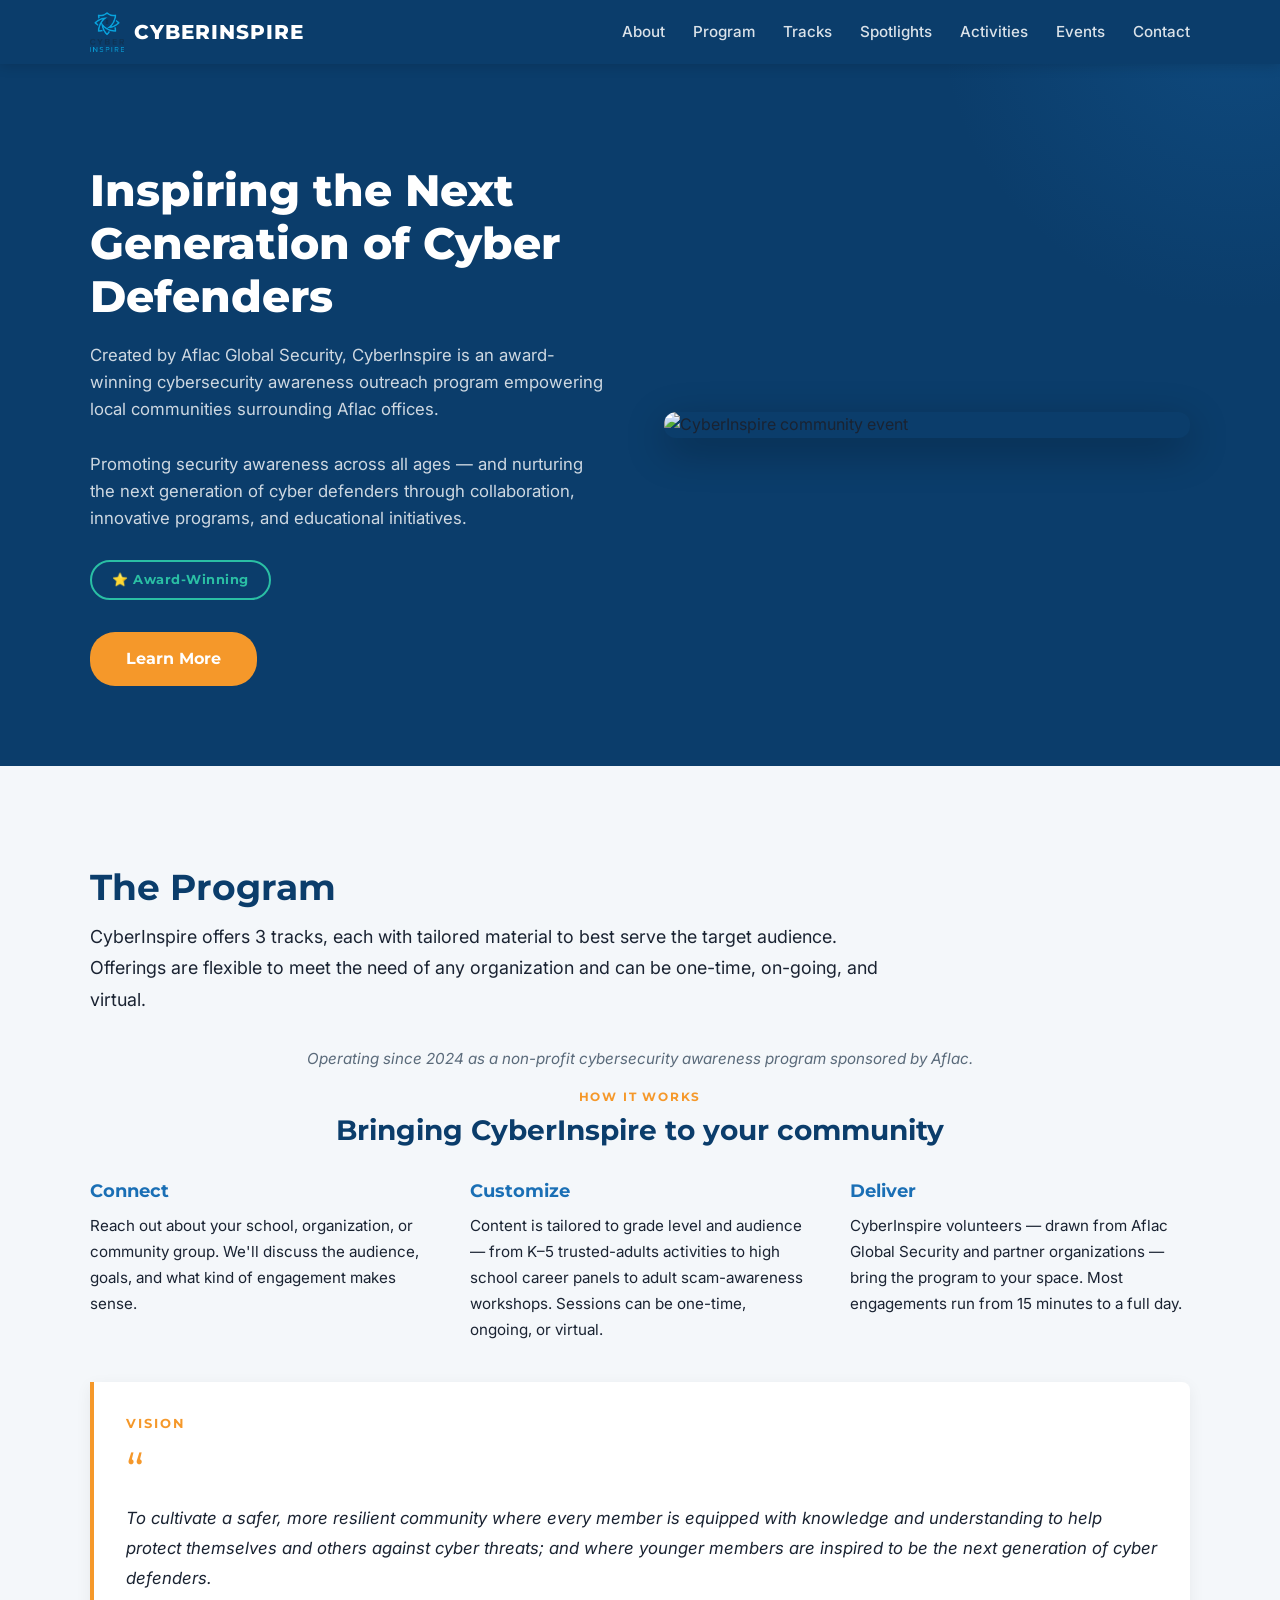
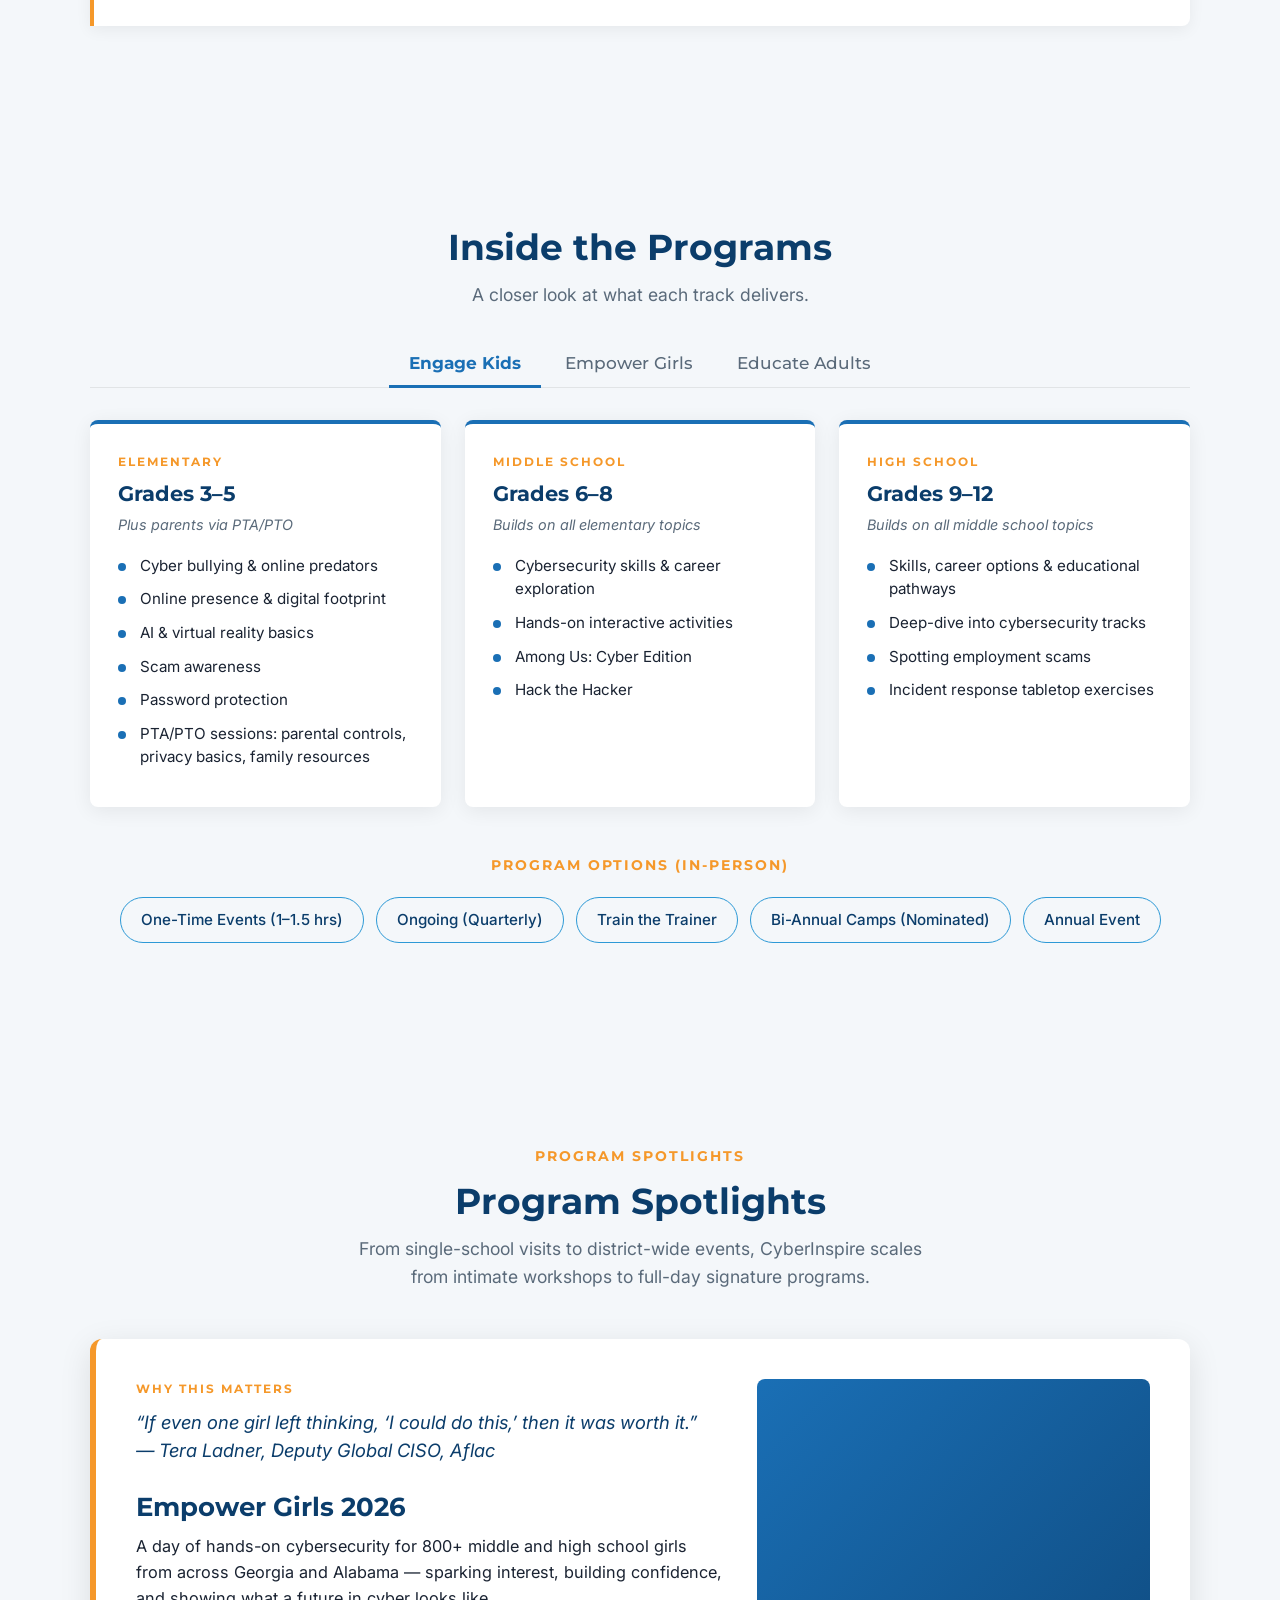
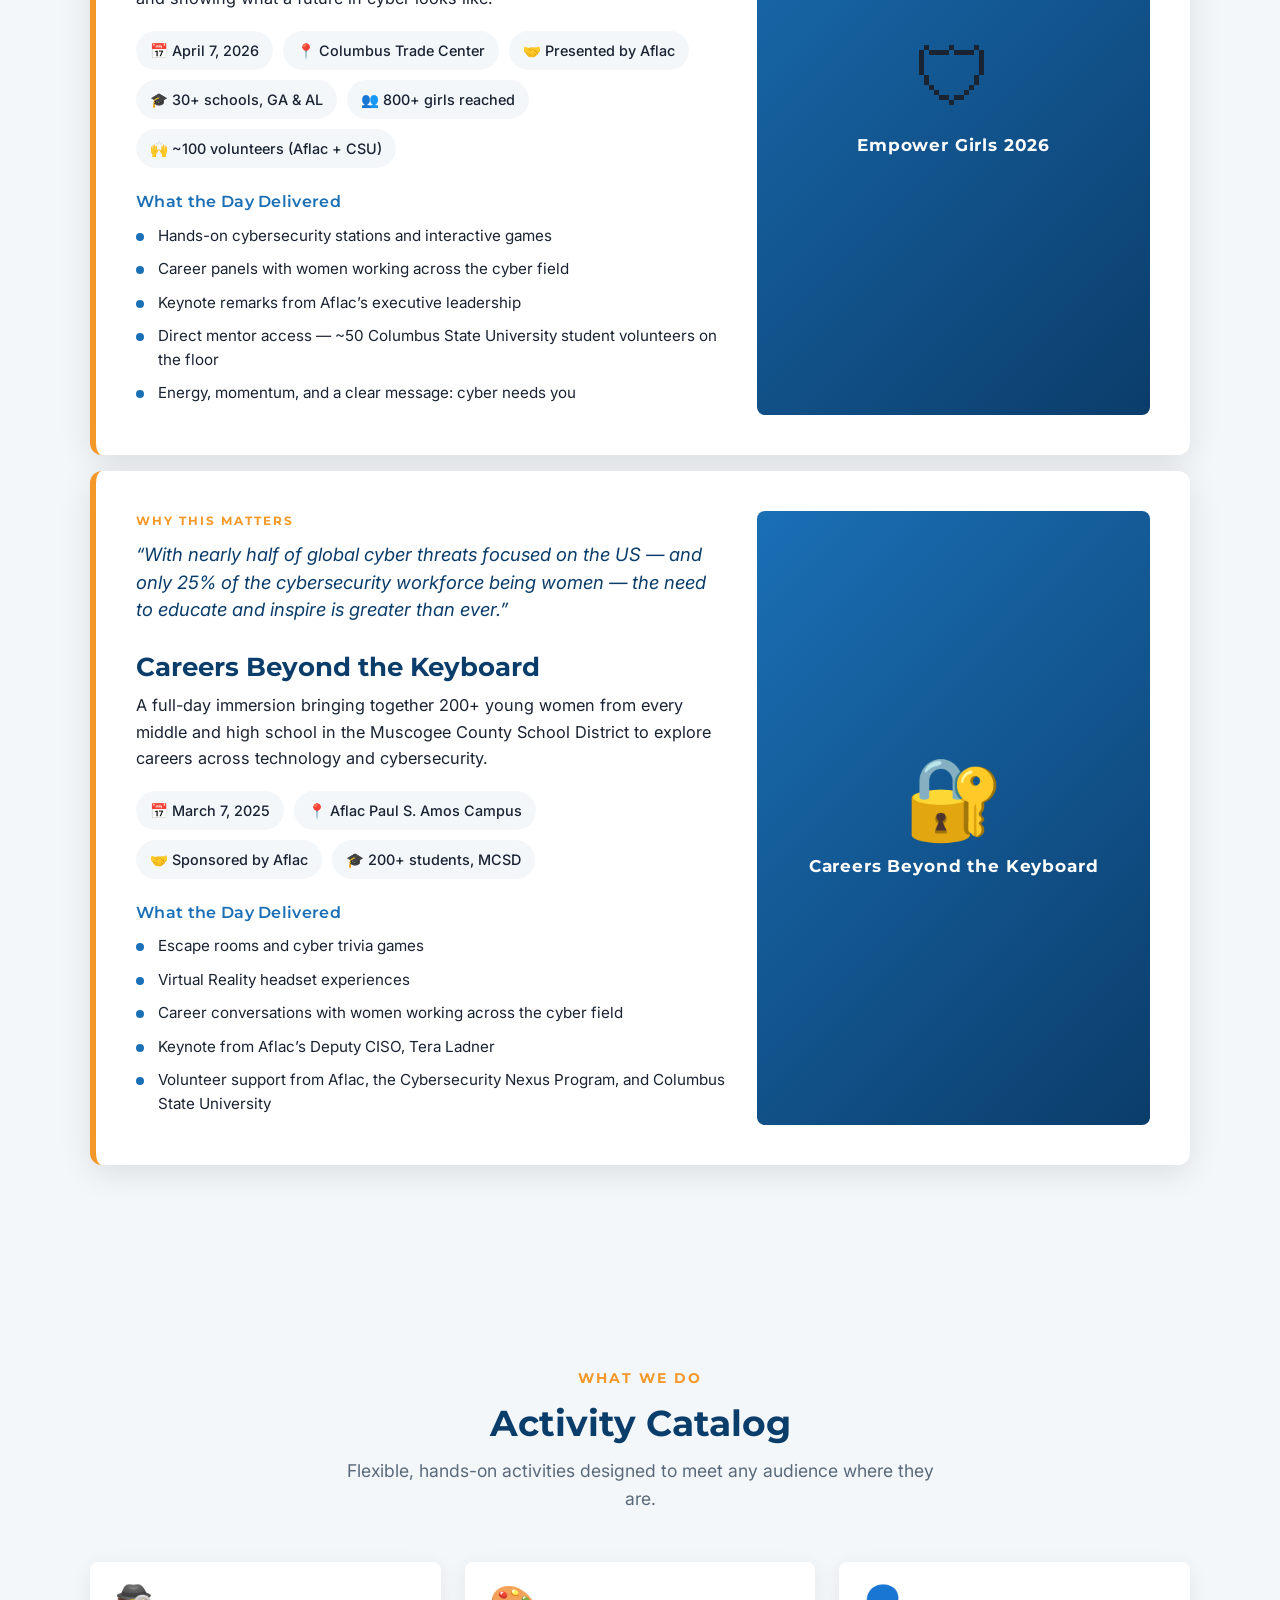
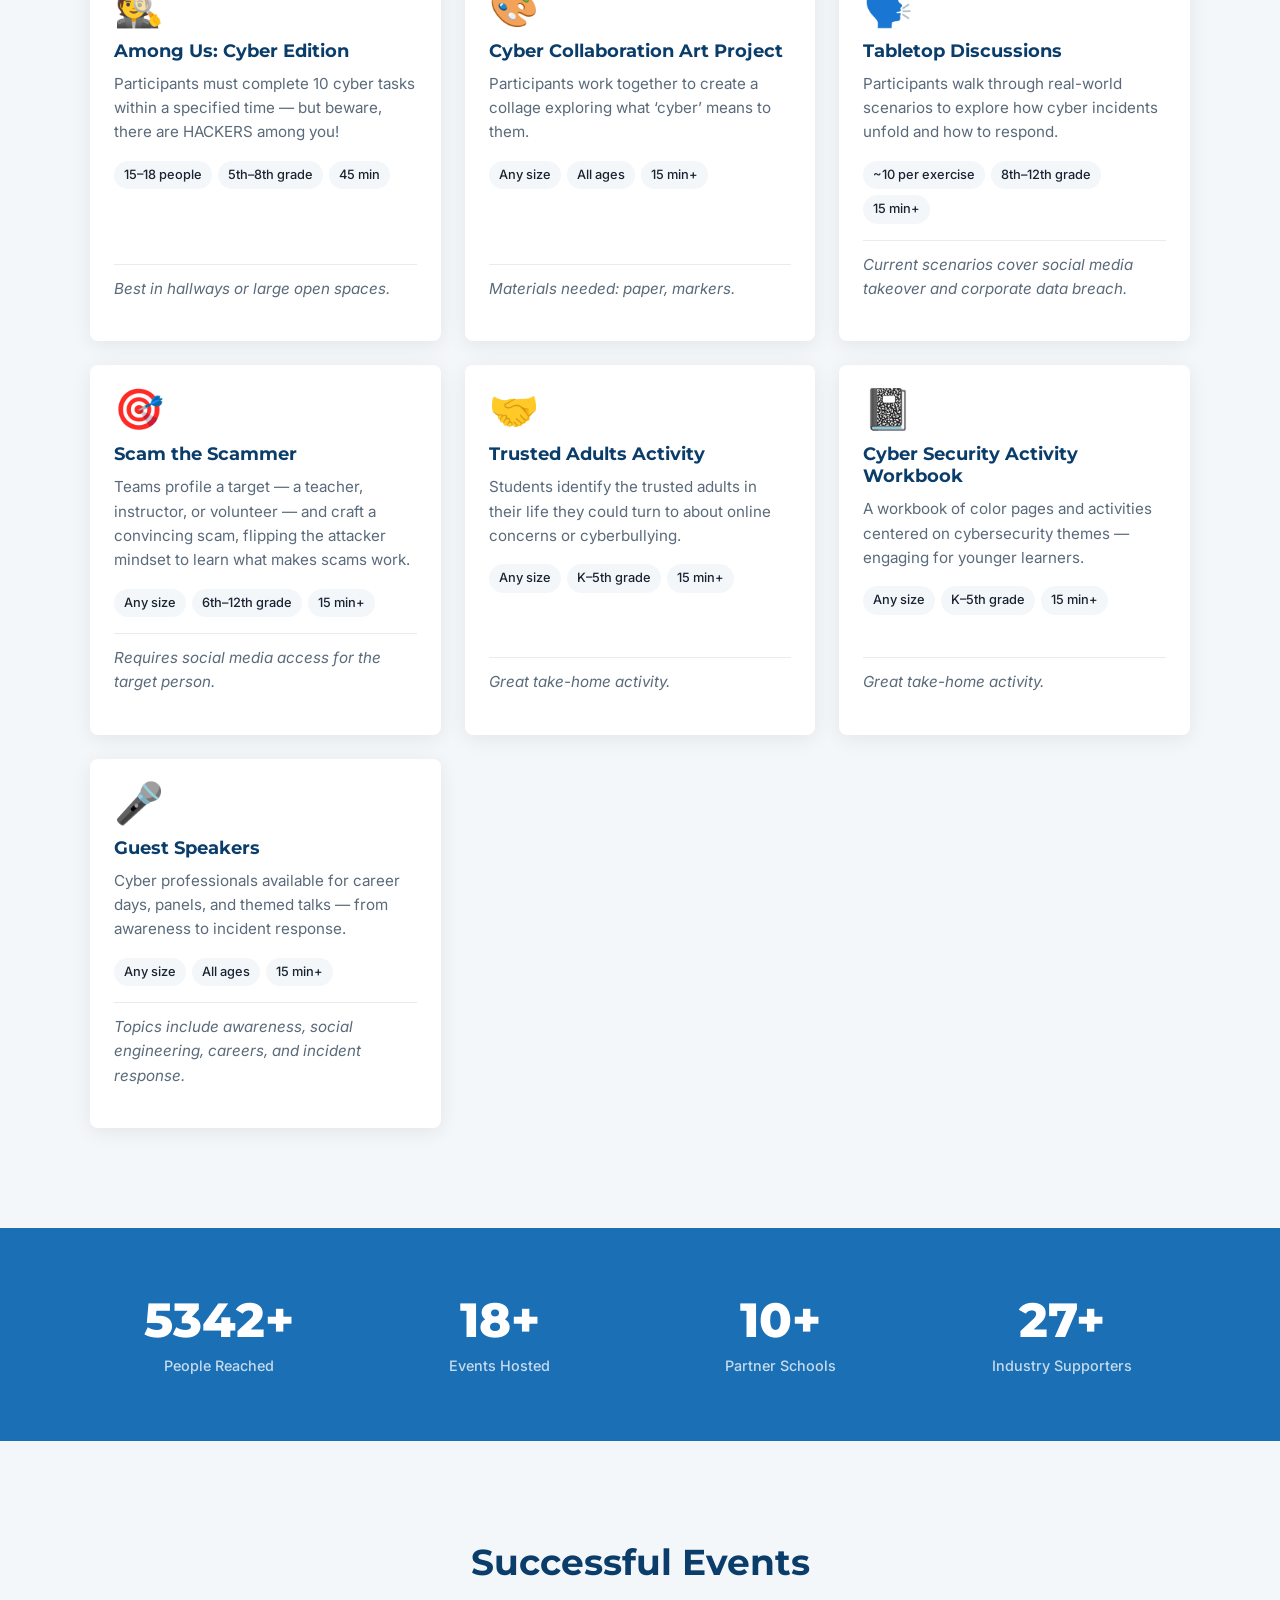
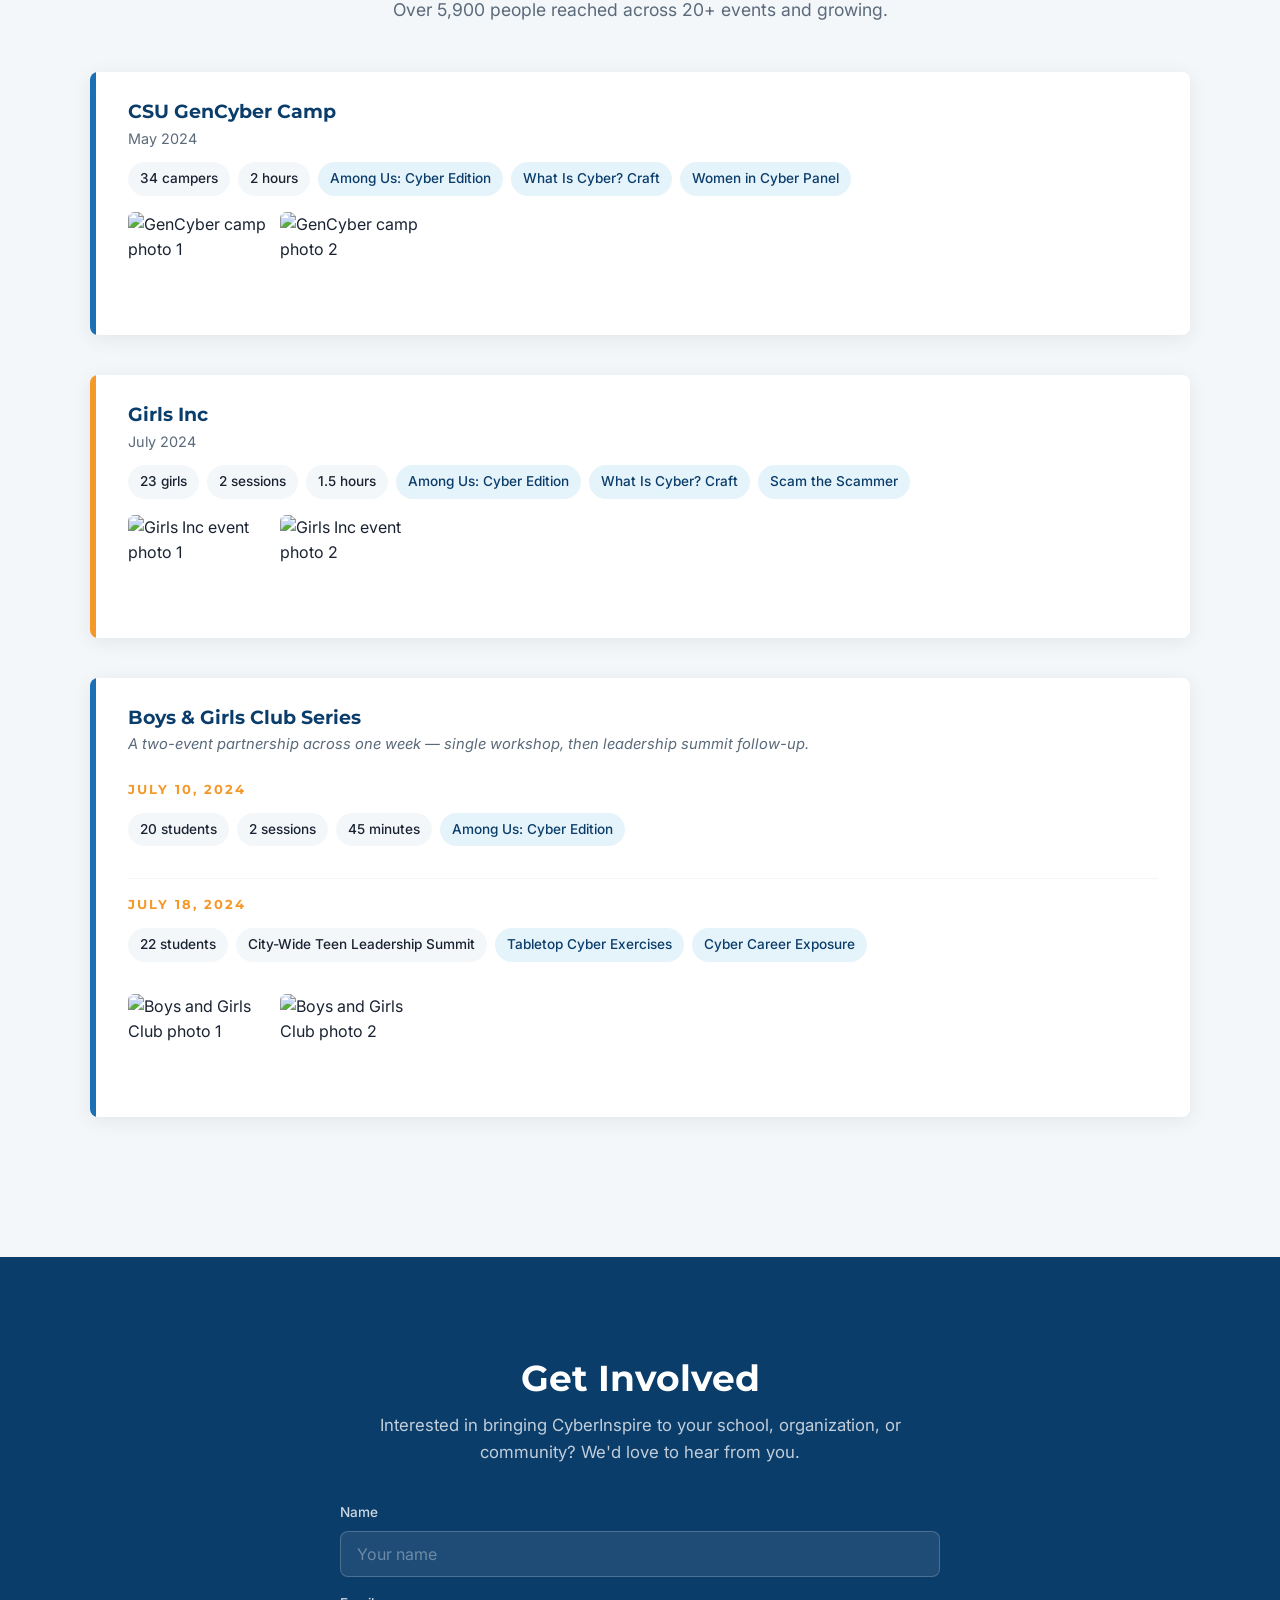
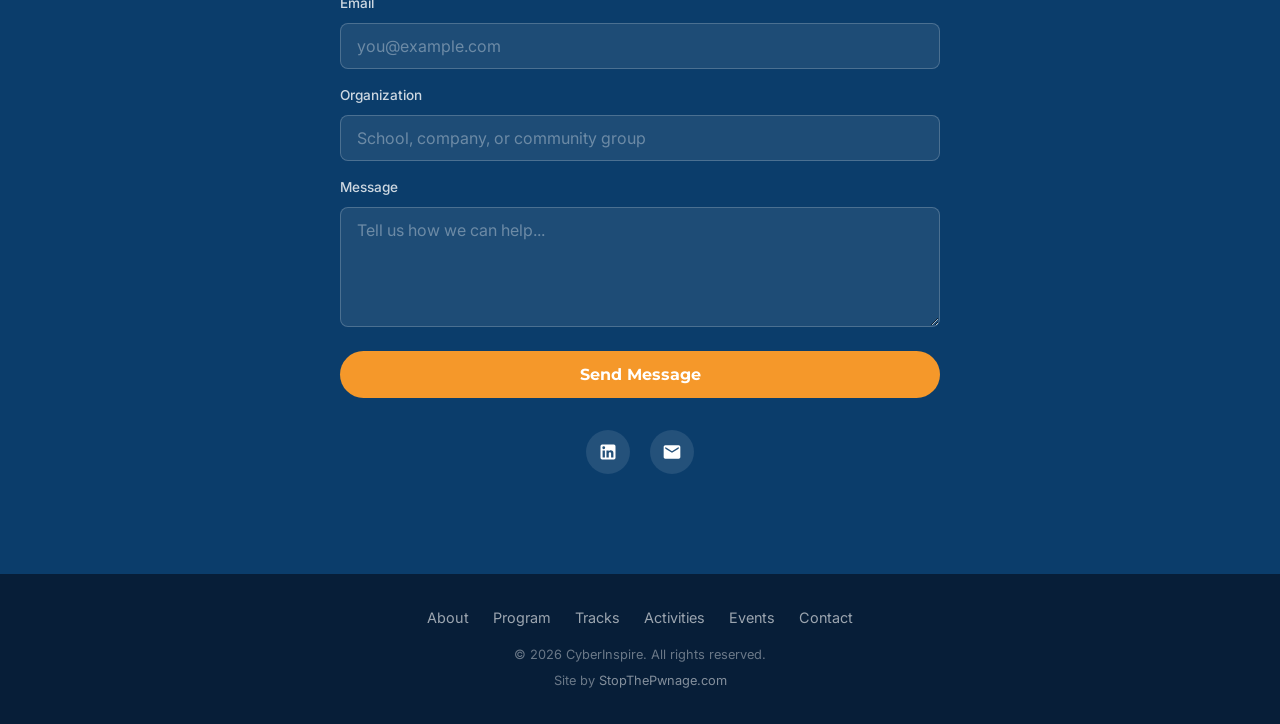
==== commit bddec53b: "cyberinspire: simplify hero badges, drop redundant program pills The three program pills (ENGAGE KID" ====
--- a/cyberinspire_test/index.html
+++ b/cyberinspire_test/index.html
@@ -216,6 +216,12 @@
   letter-spacing: 0.5px;
 }
 
+.badge--award {
+  background: transparent;
+  border: 2px solid var(--accent-teal);
+  color: var(--accent-teal);
+}
+
 .btn {
   display: inline-block;
   background: var(--accent-orange);
@@ -1247,10 +1253,7 @@
         <p>Created by Aflac Global Security, CyberInspire is an award-winning cybersecurity awareness outreach program empowering local communities surrounding Aflac offices.</p>
         <p class="hero-tagline">Promoting security awareness across all ages &mdash; and nurturing the next generation of cyber defenders through collaboration, innovative programs, and educational initiatives.</p>
         <div class="hero-badges">
-          <span class="badge" style="background: transparent; border: 2px solid var(--accent-teal); color: var(--accent-teal);">&#11088; Award-Winning</span>
-          <span class="badge">ENGAGE KIDS</span>
-          <span class="badge">EMPOWER GIRLS</span>
-          <span class="badge">EDUCATE ADULTS</span>
+          <span class="badge badge--award">&#11088; Award-Winning</span>
         </div>
         <a href="#program" class="btn">Learn More</a>
       </div>
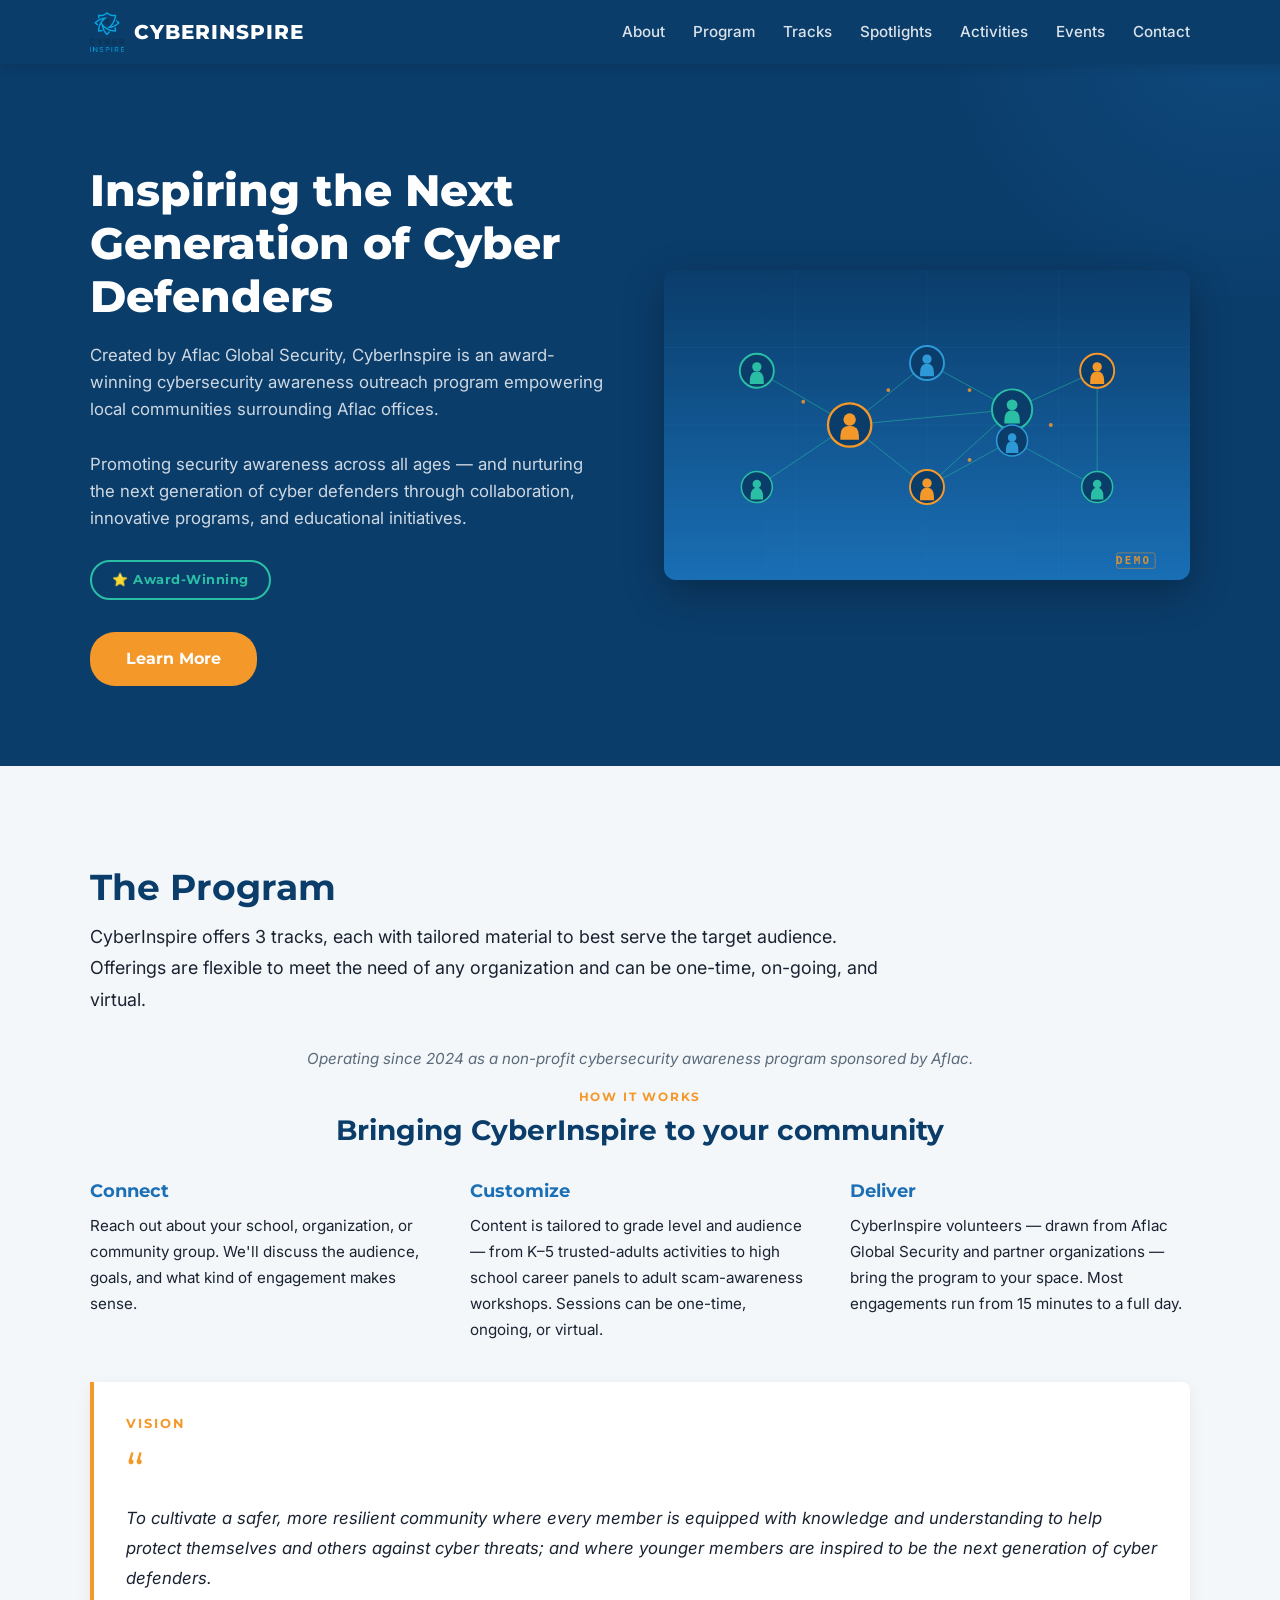
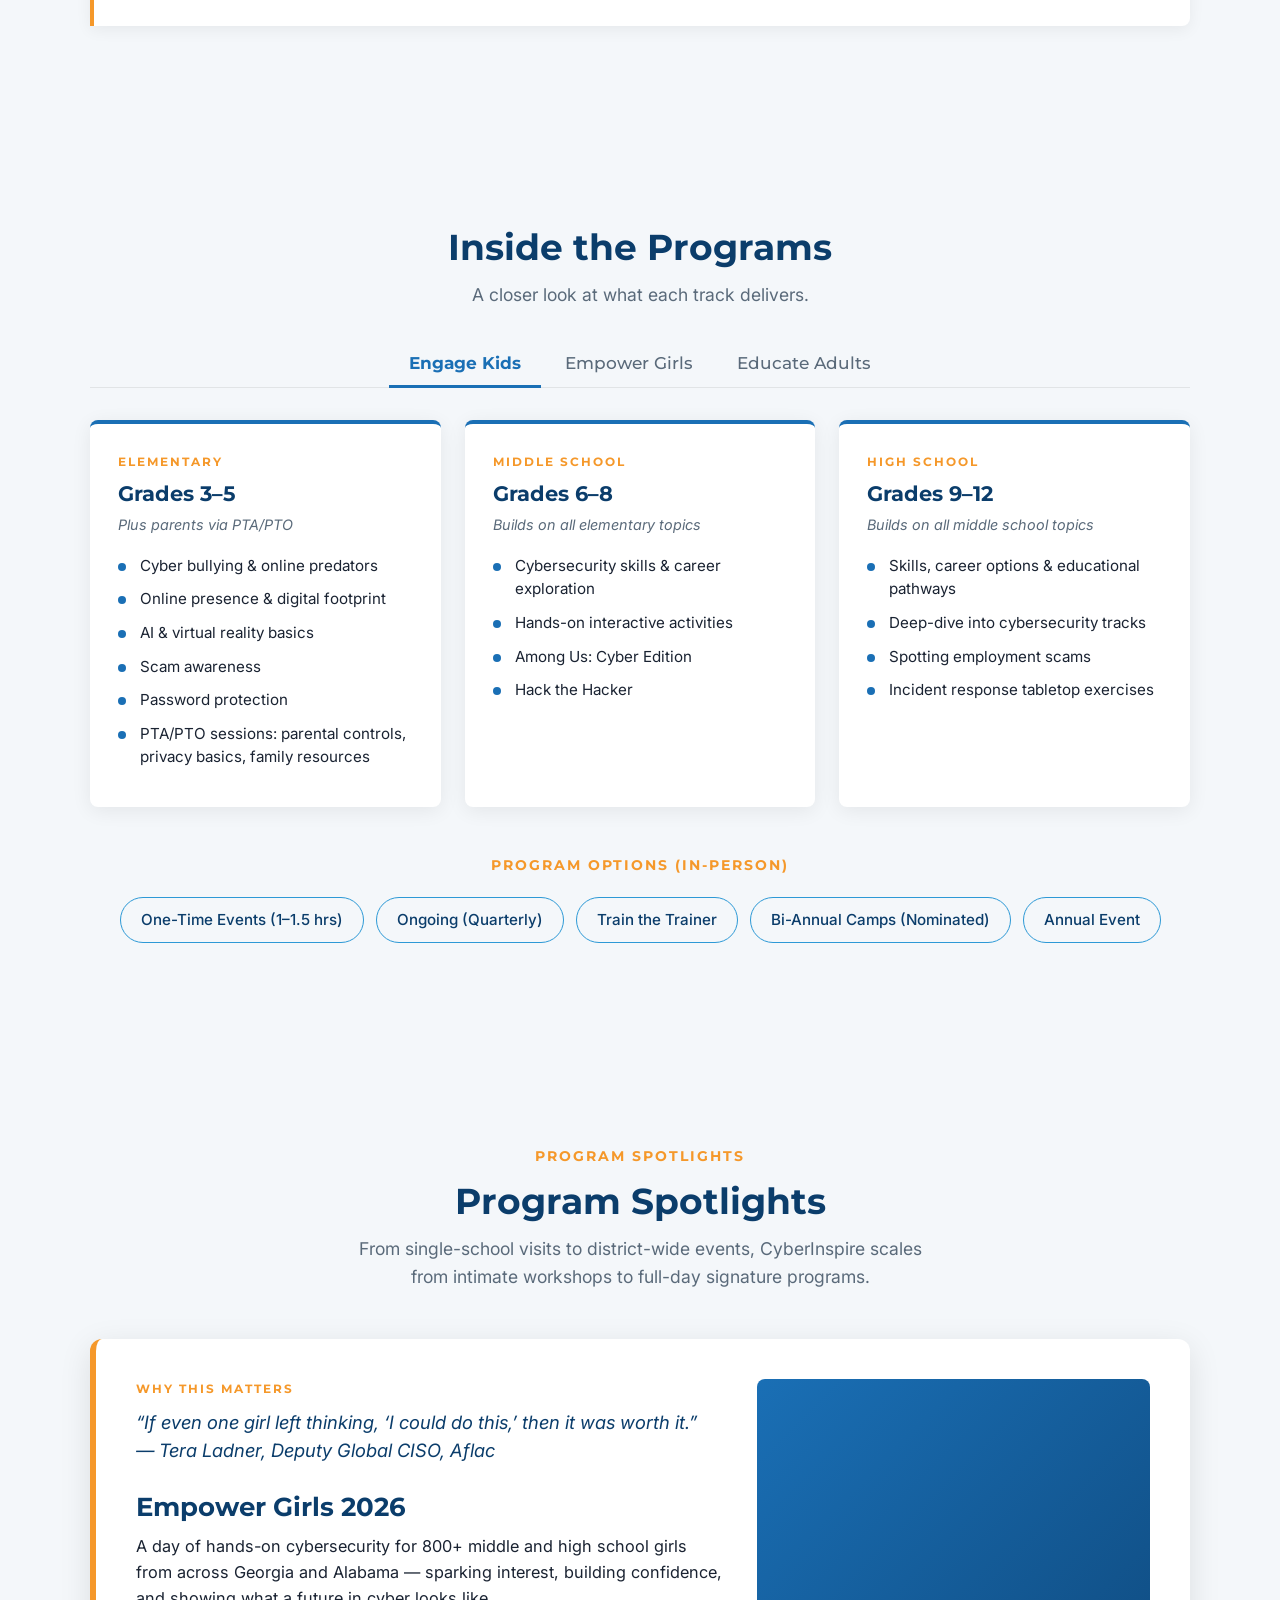
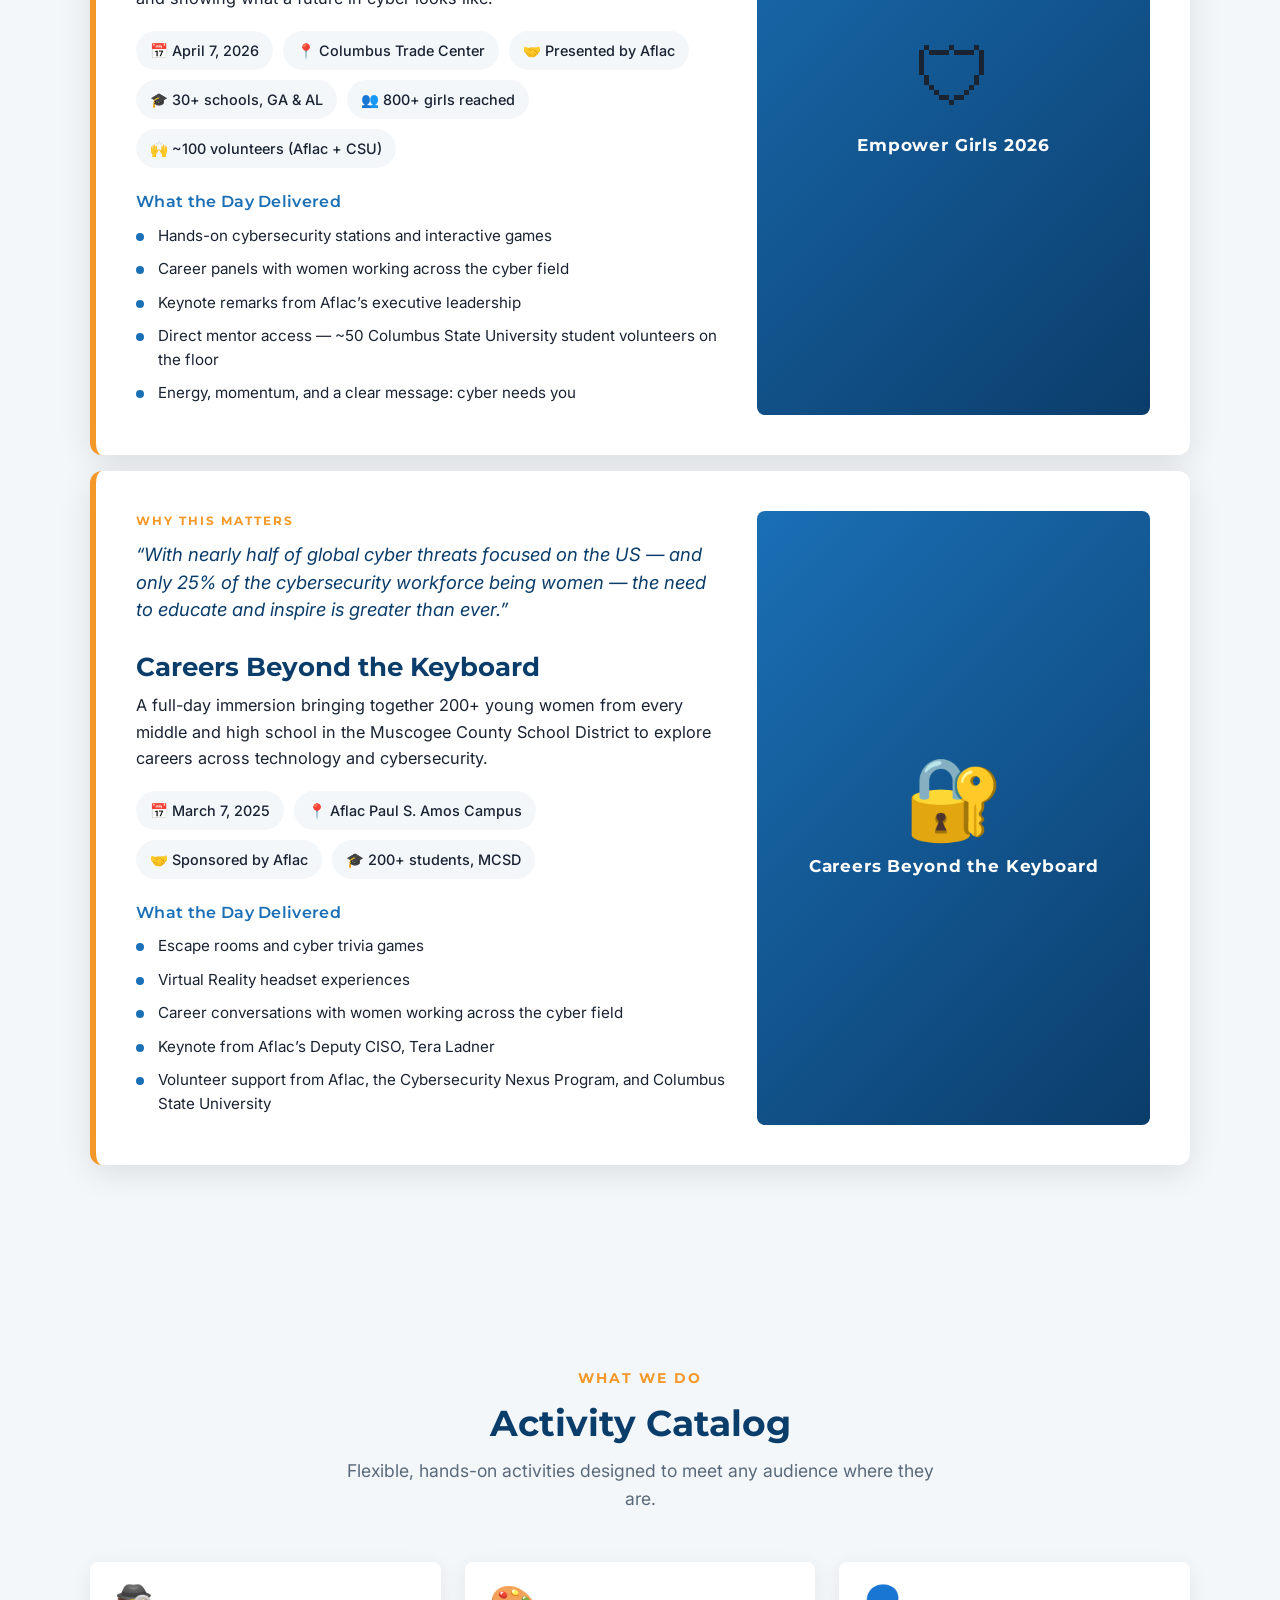
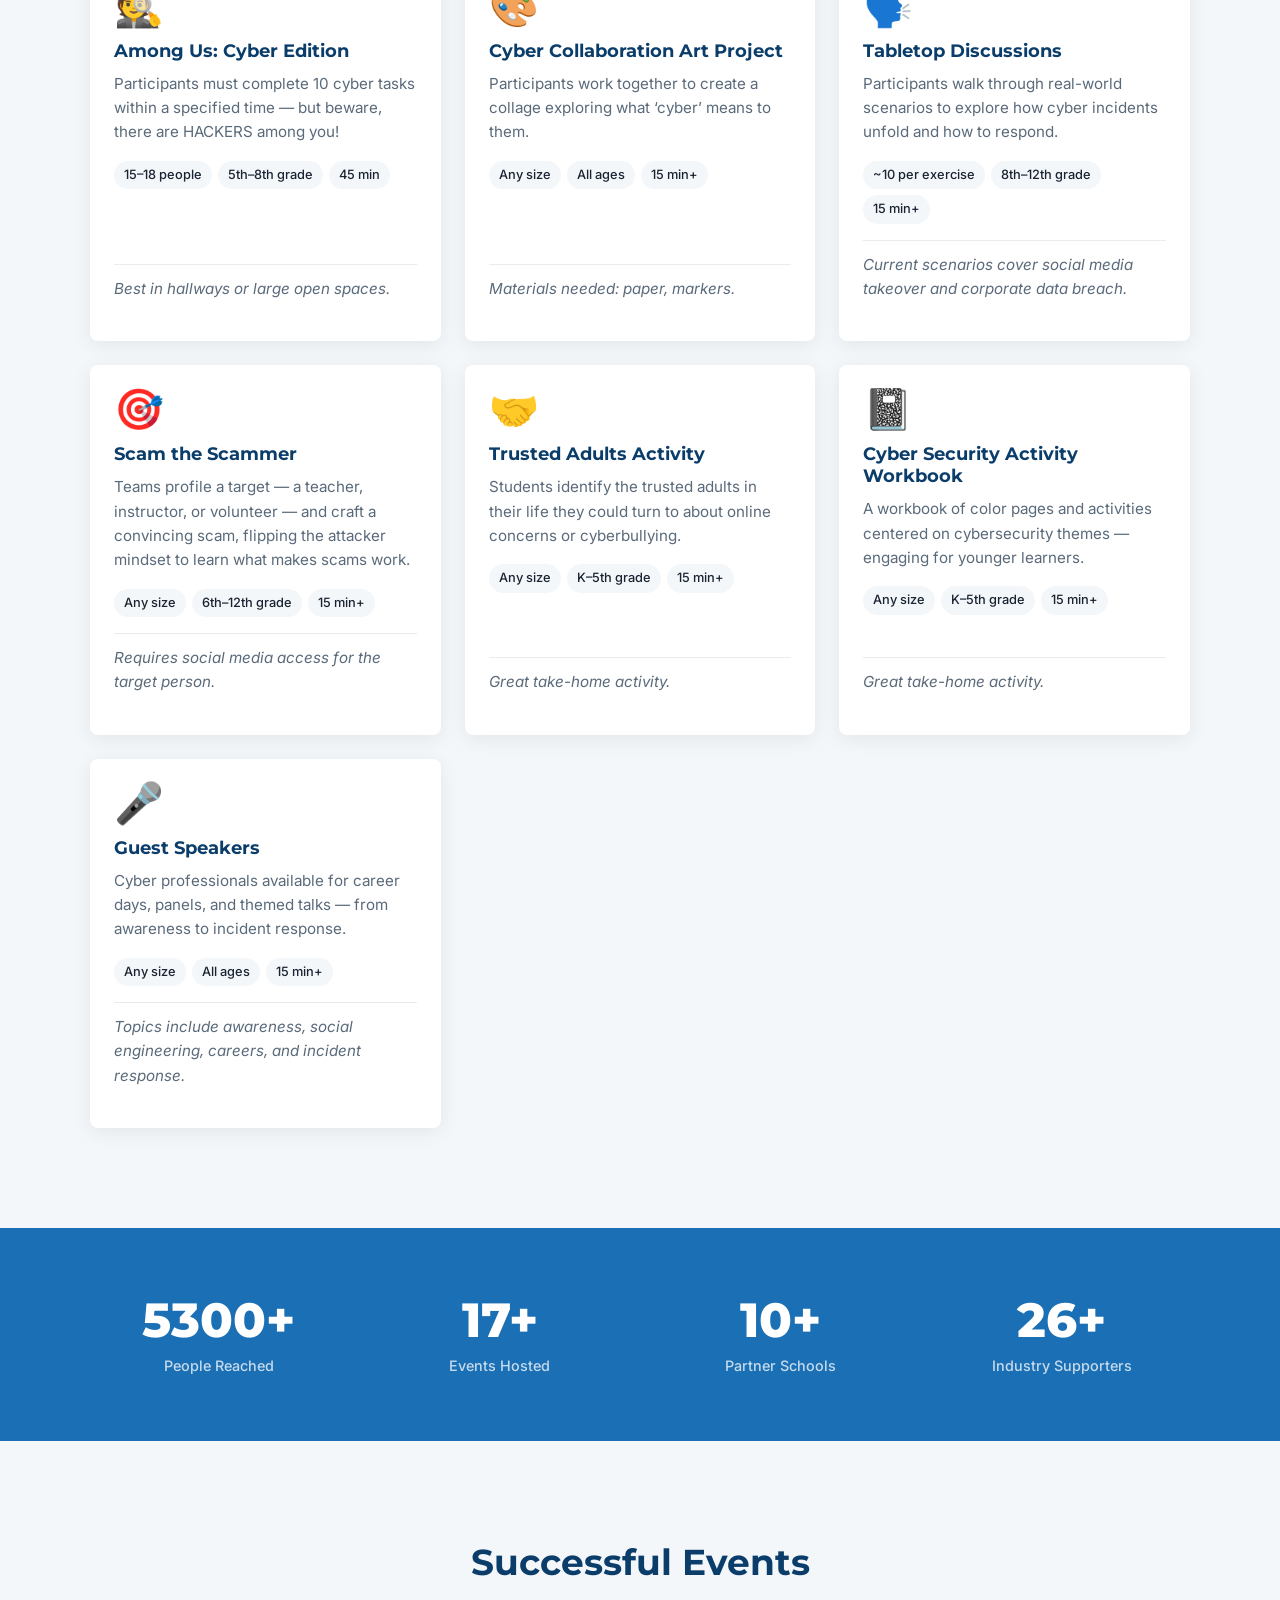
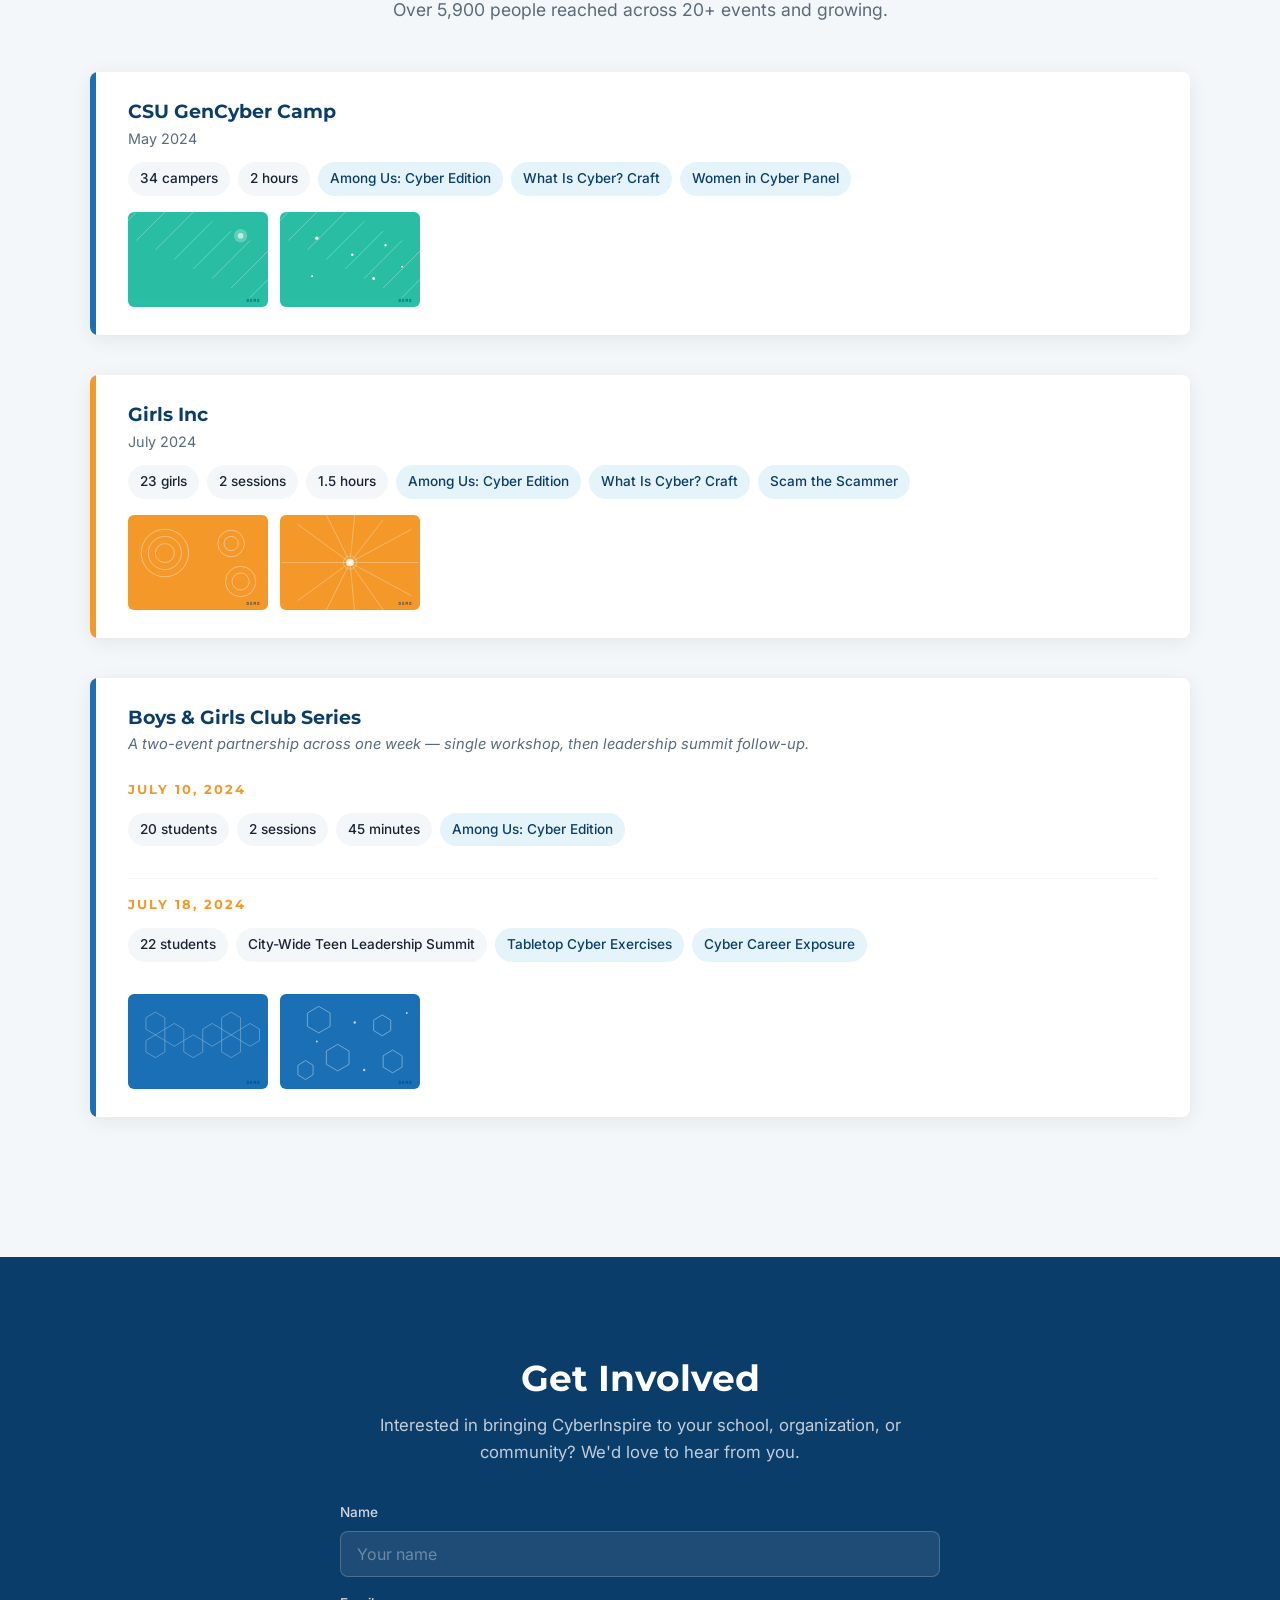
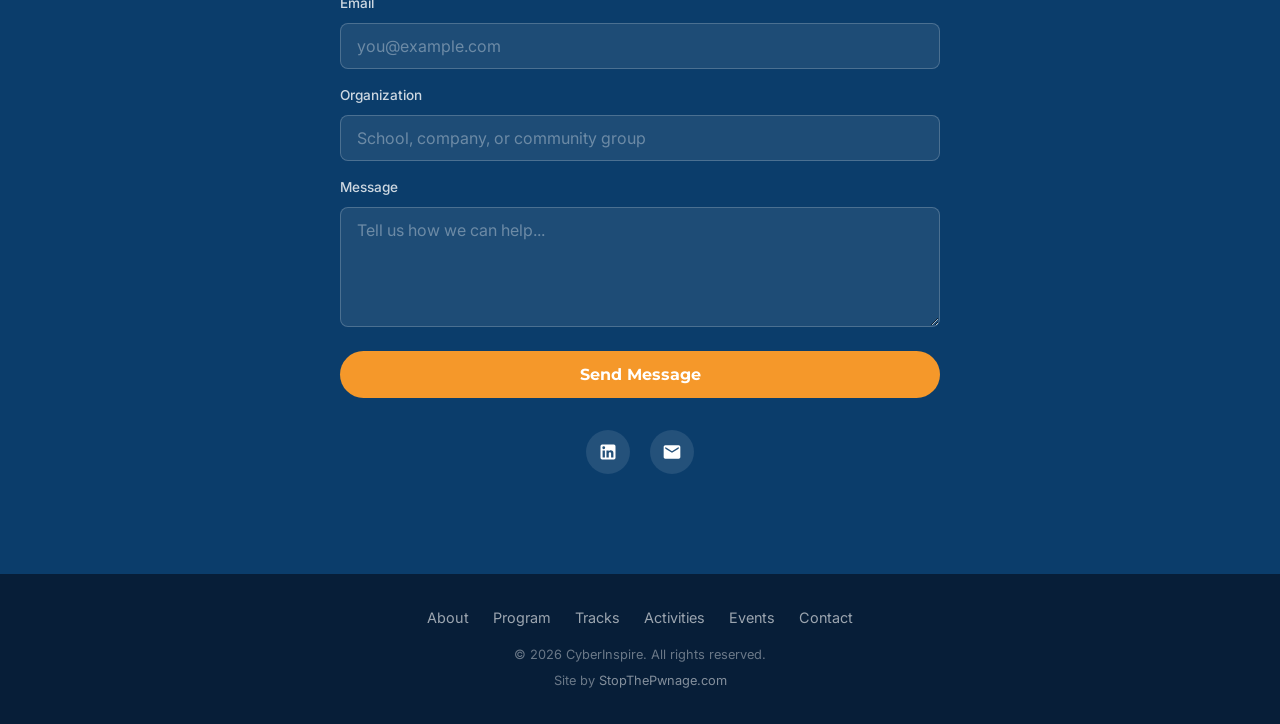
==== commit d9bc99d2: "cyberinspire: replace placeholder images with self-authored SVG illustrations - New cyberinspire_tes" ====
--- a/cyberinspire_test/index.html
+++ b/cyberinspire_test/index.html
@@ -1258,7 +1258,7 @@
         <a href="#program" class="btn">Learn More</a>
       </div>
       <div class="hero-image">
-        <img src="https://placehold.co/800x400/1A6FB5/FFFFFF?text=Community+Event+Photo" alt="CyberInspire community event">
+        <img src="assets/hero.svg" alt="CyberInspire community connection illustration (demo placeholder)">
       </div>
     </div>
   </div>
@@ -1655,8 +1655,8 @@
             <span class="event-pill activity">Women in Cyber Panel</span>
           </div>
           <div class="event-images">
-            <img src="https://placehold.co/300x200/1A6FB5/FFFFFF?text=Camp+Photo+1" alt="GenCyber camp photo 1">
-            <img src="https://placehold.co/300x200/2D99D6/FFFFFF?text=Camp+Photo+2" alt="GenCyber camp photo 2">
+            <img src="assets/event-csu-1.svg" alt="GenCyber camp pattern 1 (demo placeholder)">
+            <img src="assets/event-csu-2.svg" alt="GenCyber camp pattern 2 (demo placeholder)">
           </div>
         </div>
       </div>
@@ -1677,8 +1677,8 @@
             <span class="event-pill activity">Scam the Scammer</span>
           </div>
           <div class="event-images">
-            <img src="https://placehold.co/300x200/F5982A/FFFFFF?text=Girls+Inc+Photo+1" alt="Girls Inc event photo 1">
-            <img src="https://placehold.co/300x200/1A6FB5/FFFFFF?text=Girls+Inc+Photo+2" alt="Girls Inc event photo 2">
+            <img src="assets/event-girls-inc-1.svg" alt="Girls Inc pattern 1 (demo placeholder)">
+            <img src="assets/event-girls-inc-2.svg" alt="Girls Inc pattern 2 (demo placeholder)">
           </div>
         </div>
       </div>
@@ -1712,8 +1712,8 @@
           </div>
 
           <div class="event-images">
-            <img src="https://placehold.co/300x200/0B3D6B/FFFFFF?text=BGC+Photo+1" alt="Boys and Girls Club photo 1">
-            <img src="https://placehold.co/300x200/2D99D6/FFFFFF?text=BGC+Photo+2" alt="Boys and Girls Club photo 2">
+            <img src="assets/event-bgc-1.svg" alt="Boys and Girls Club pattern 1 (demo placeholder)">
+            <img src="assets/event-bgc-2.svg" alt="Boys and Girls Club pattern 2 (demo placeholder)">
           </div>
         </div>
       </div>
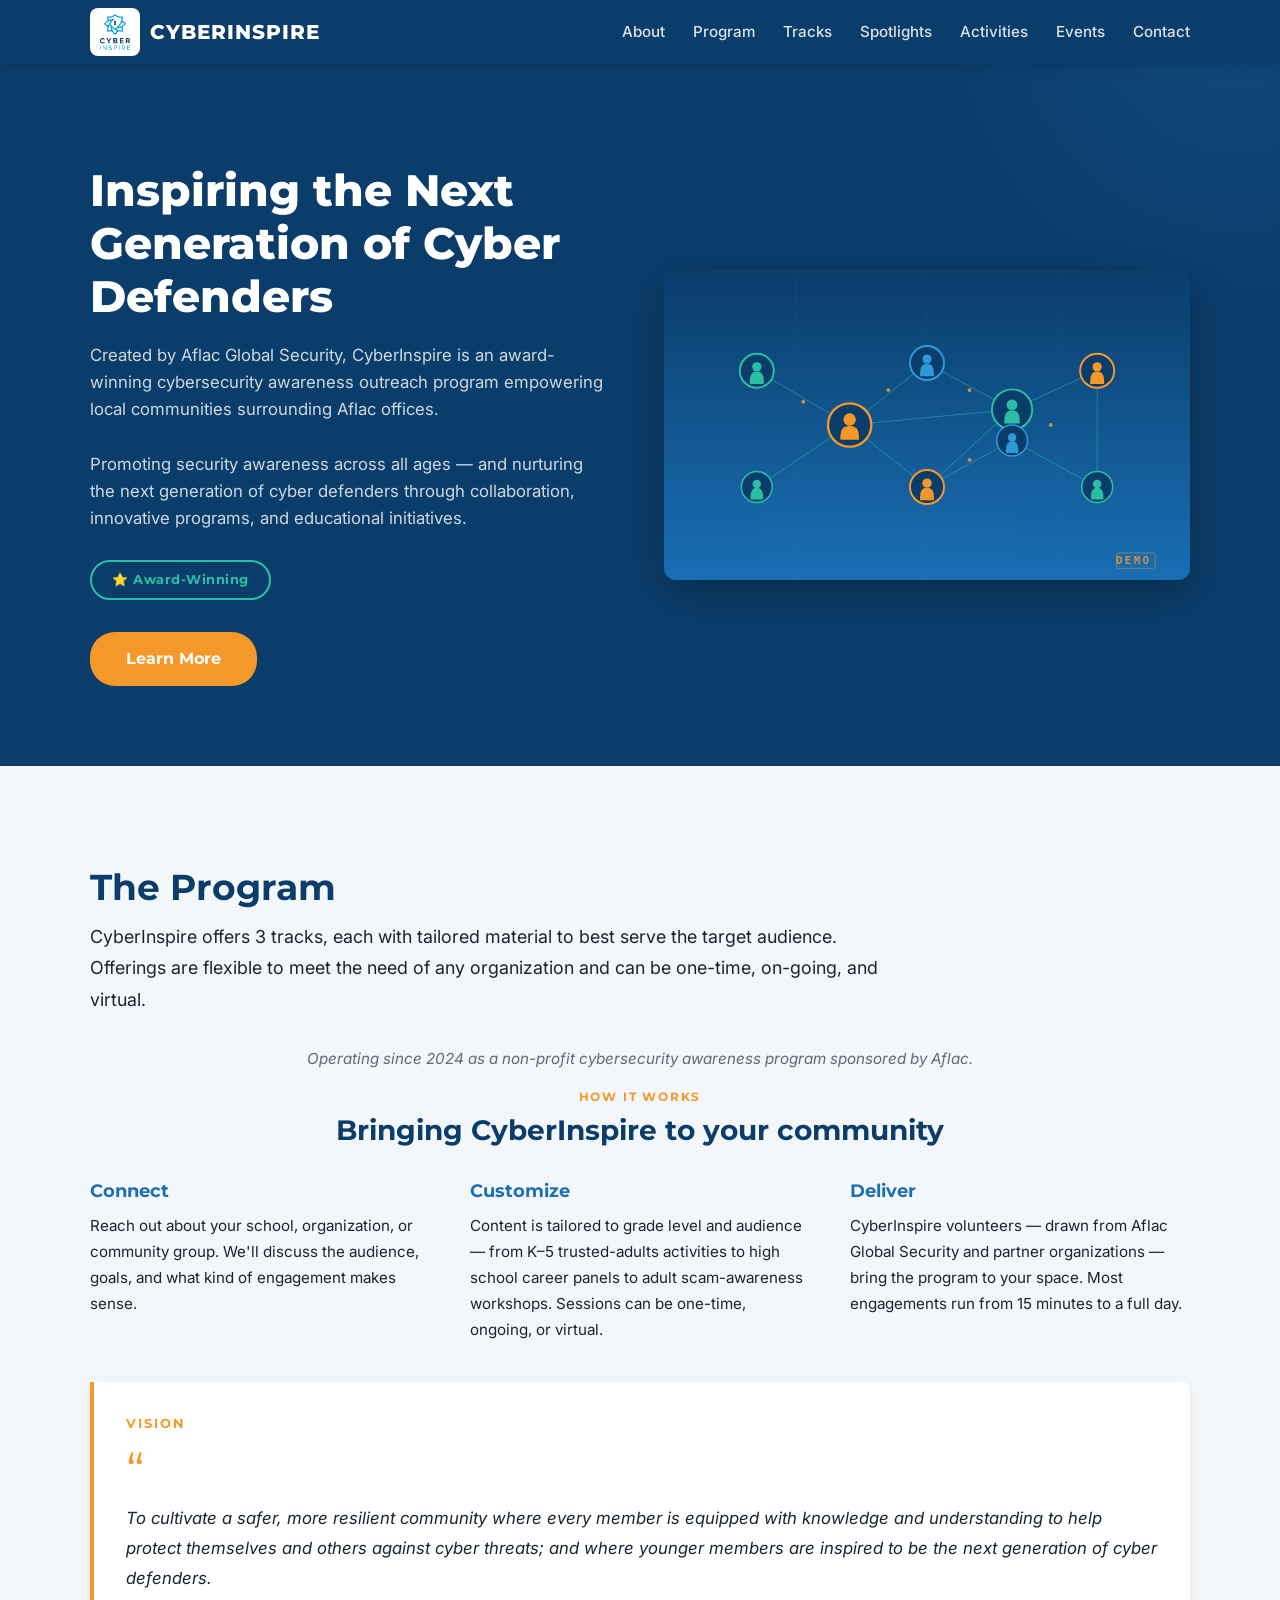
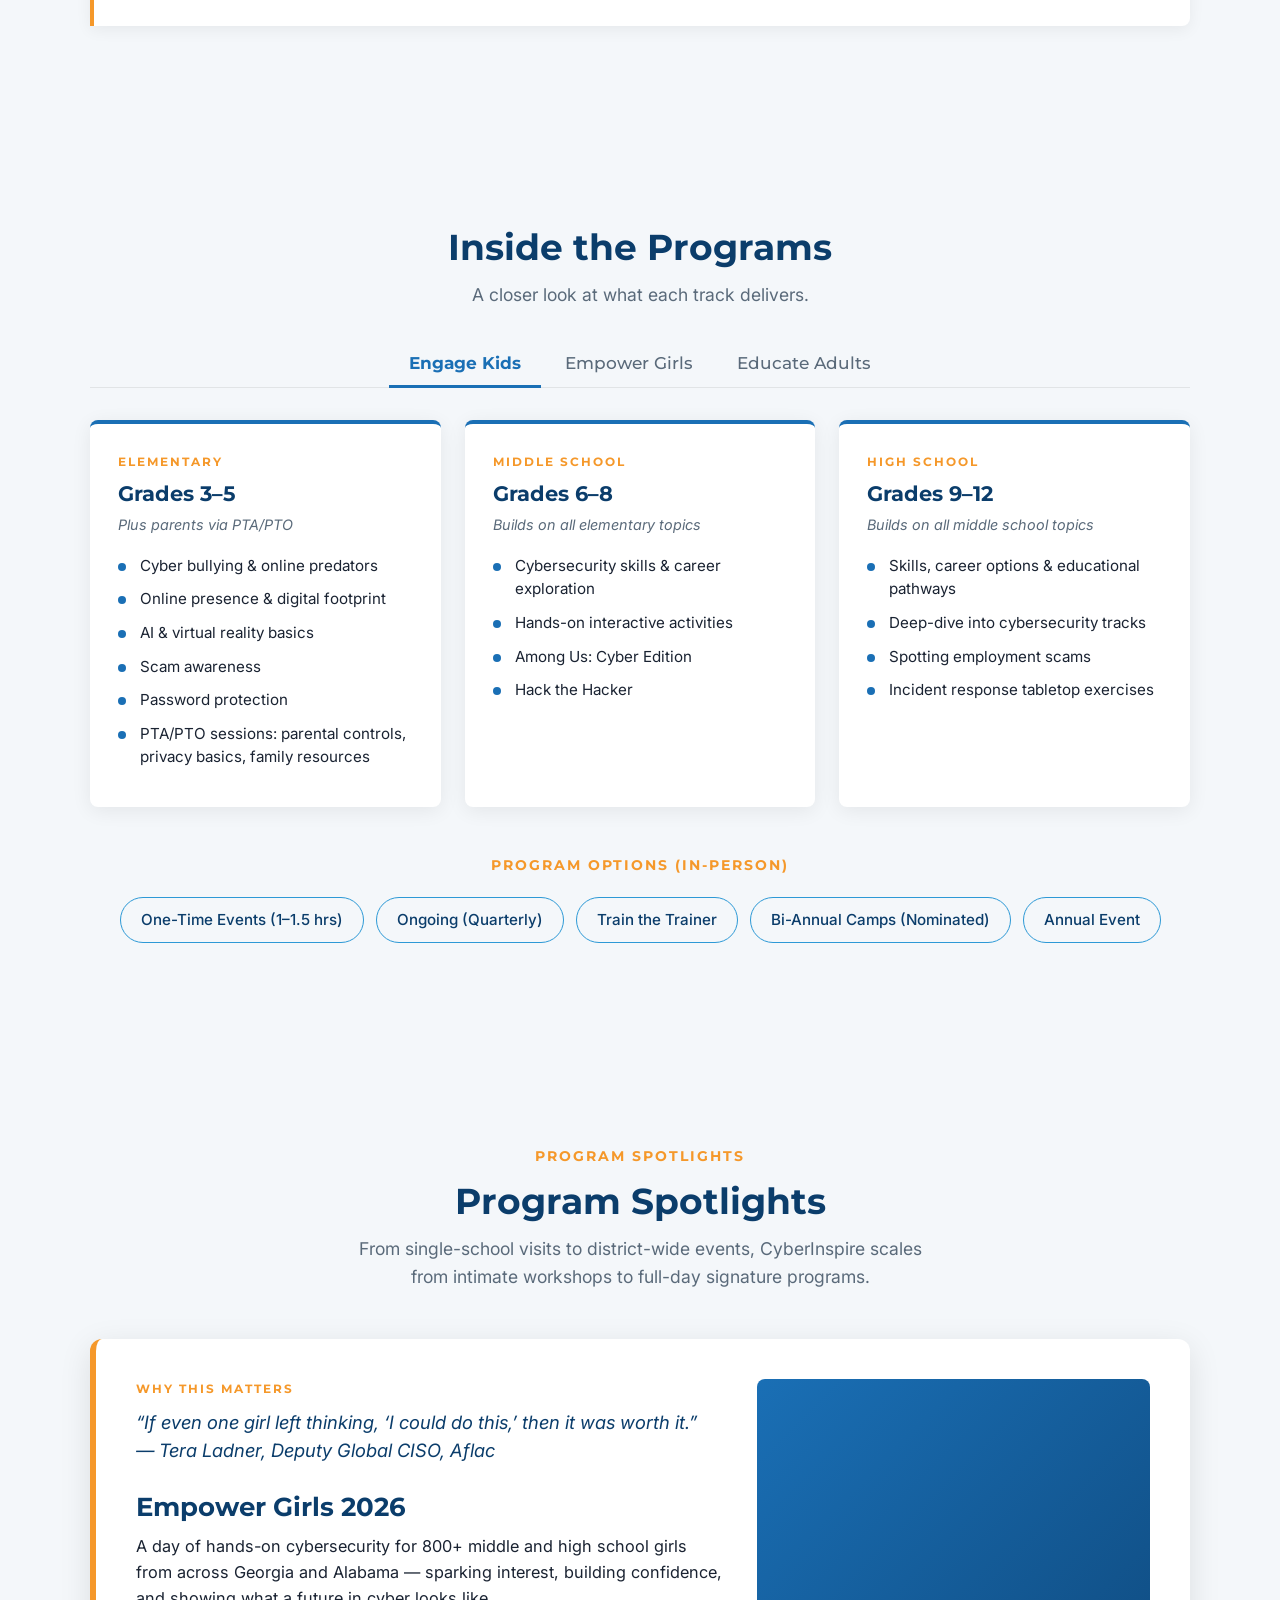
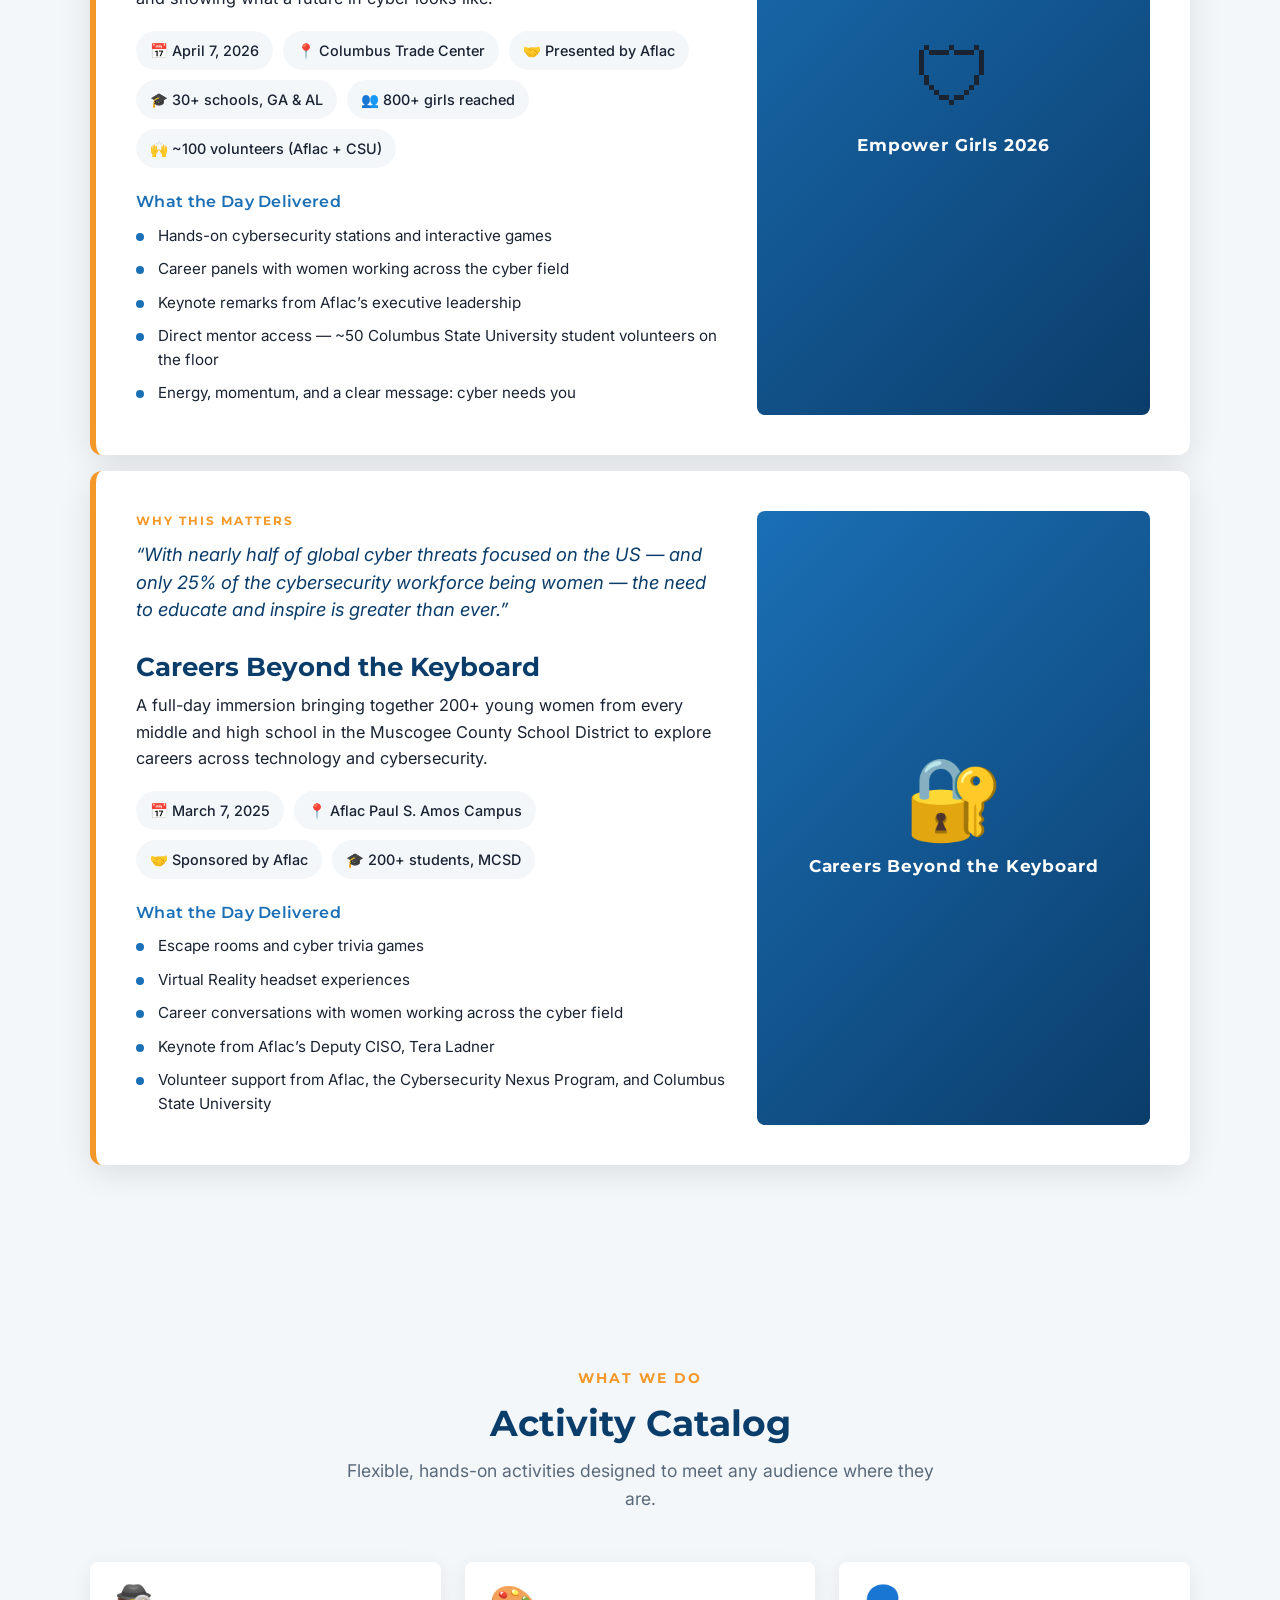
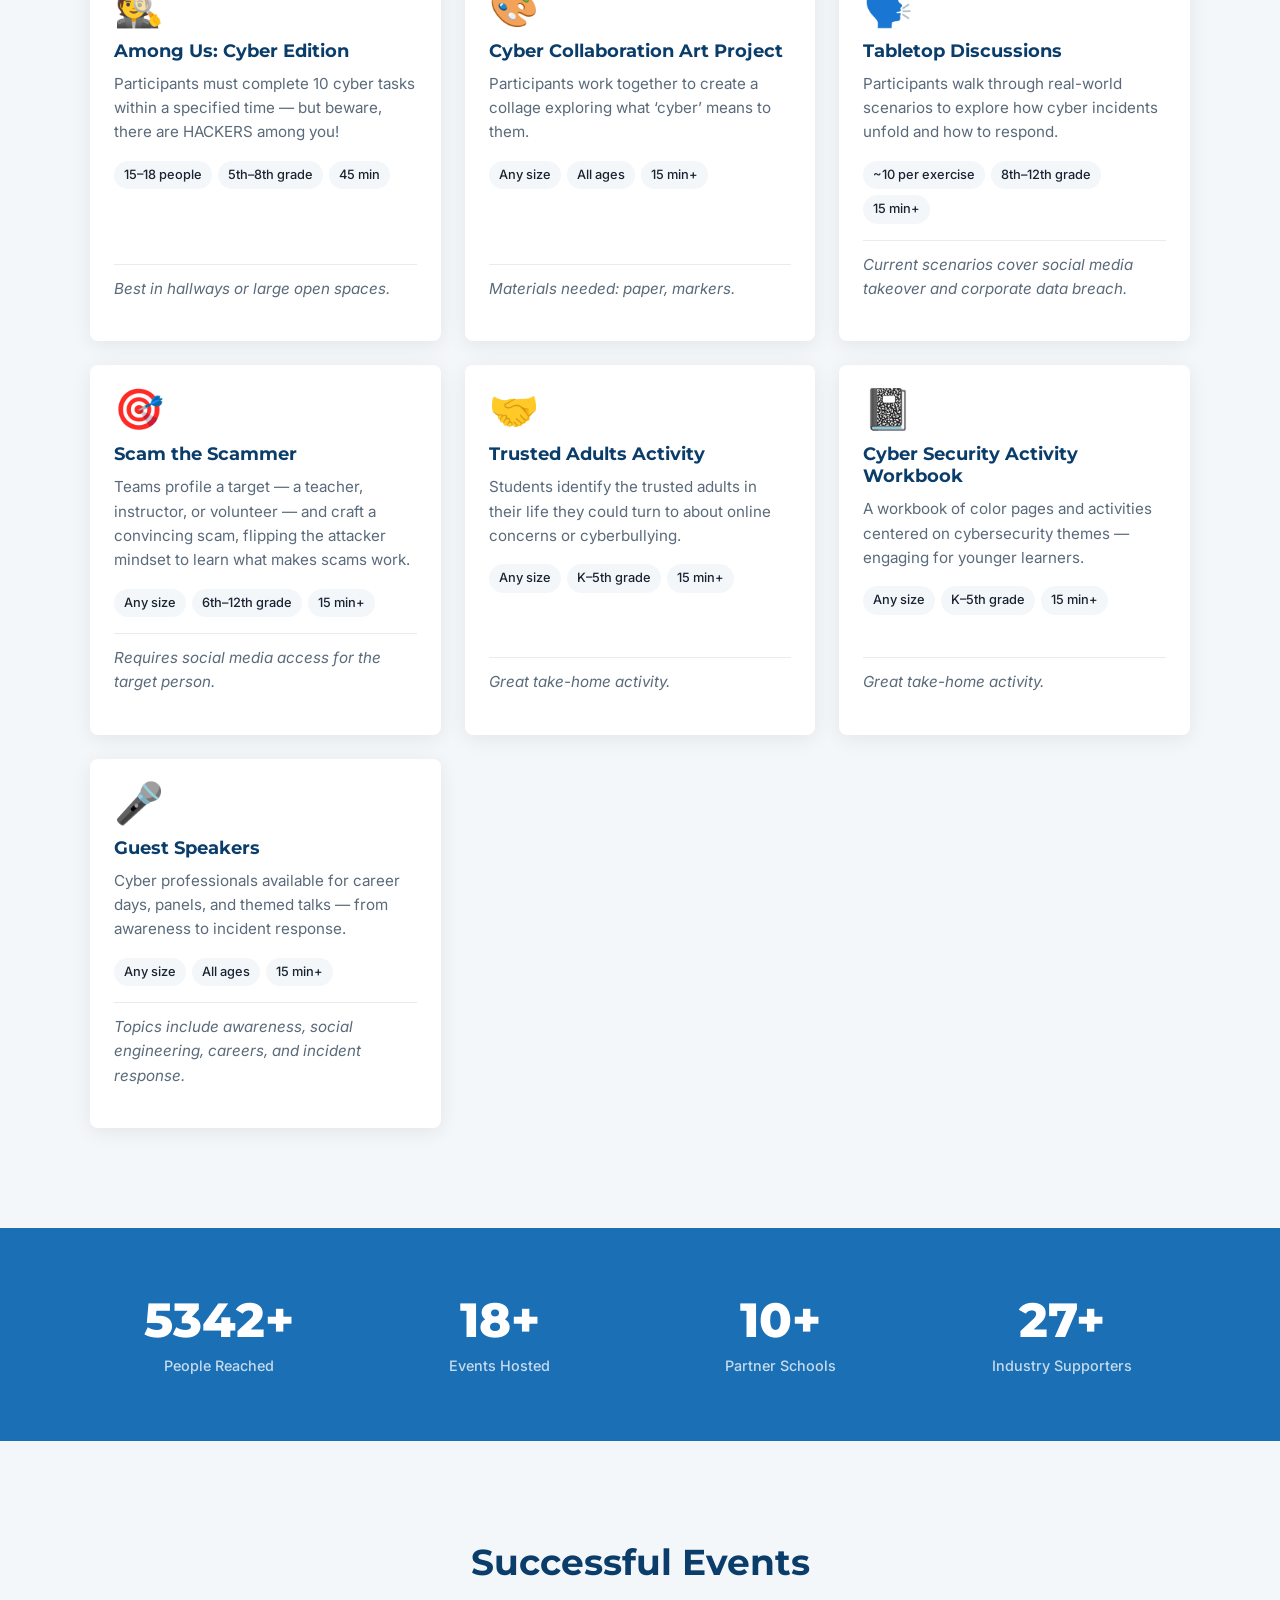
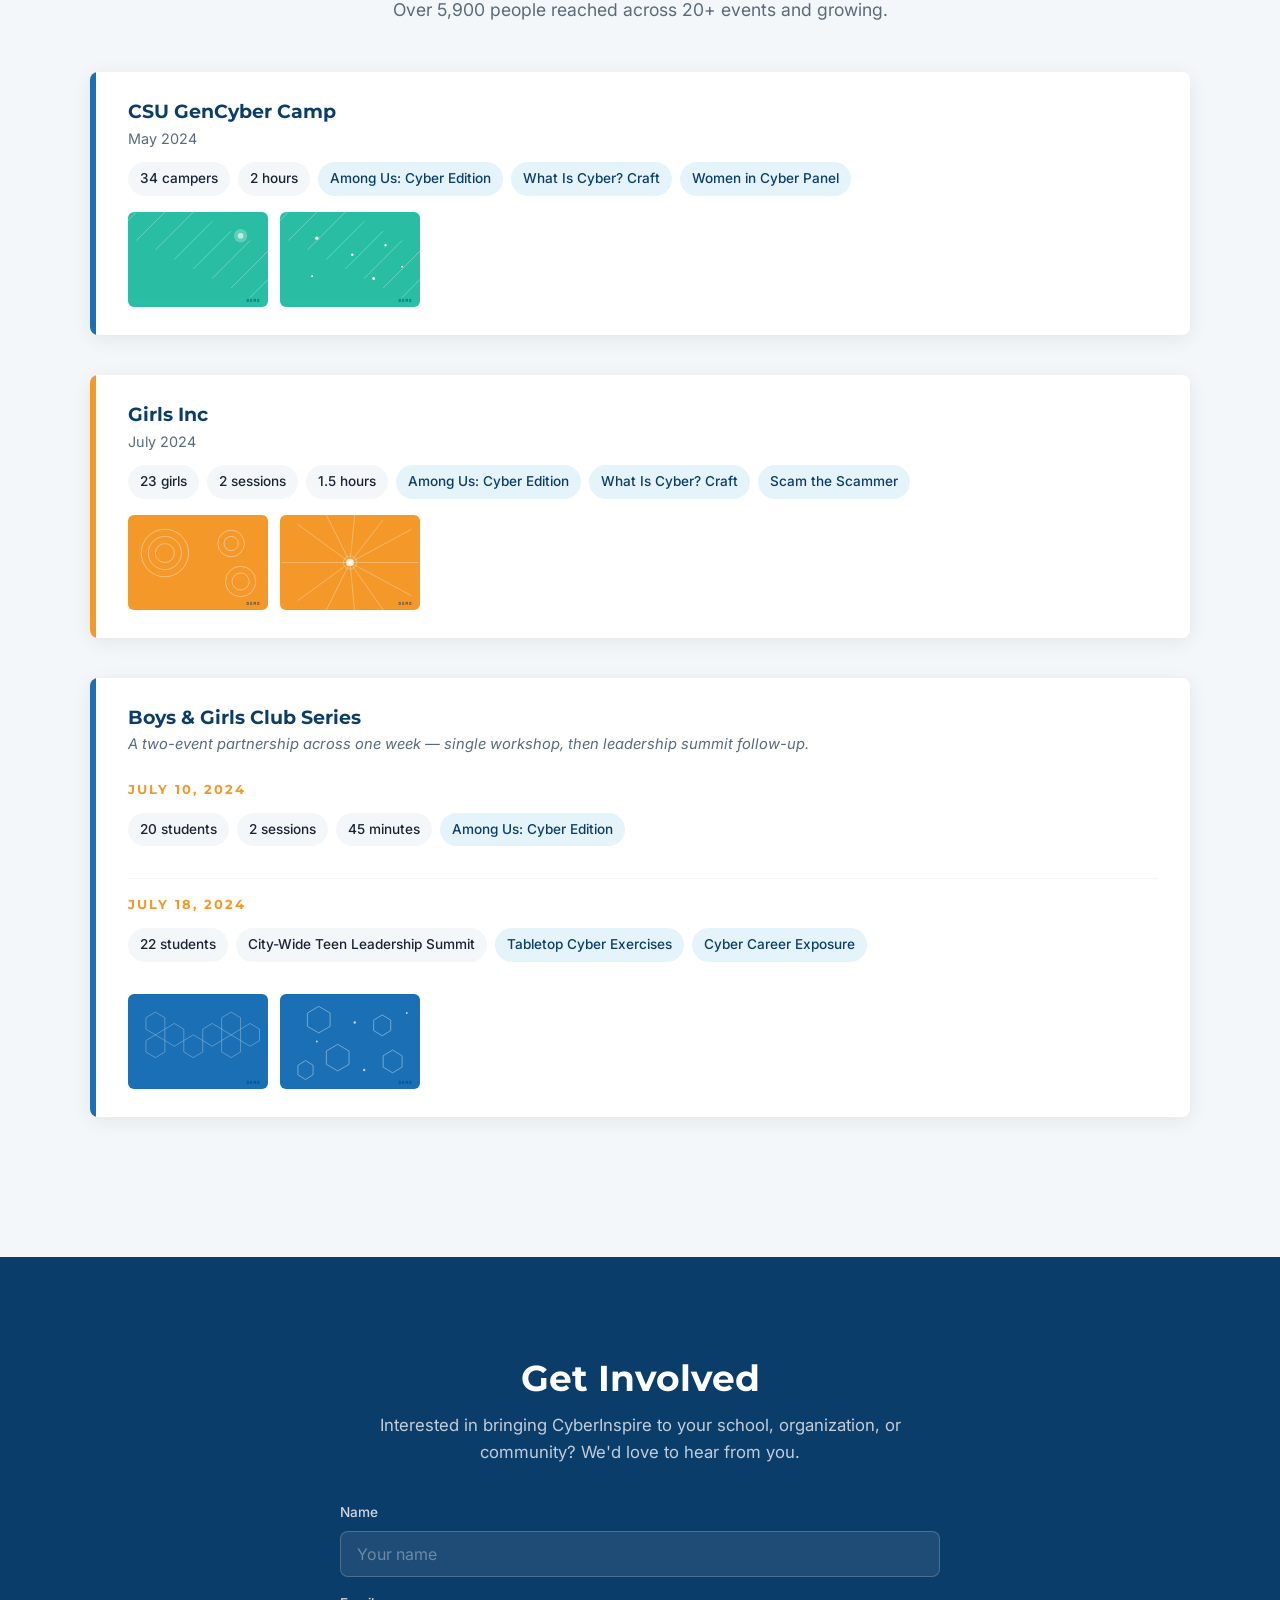
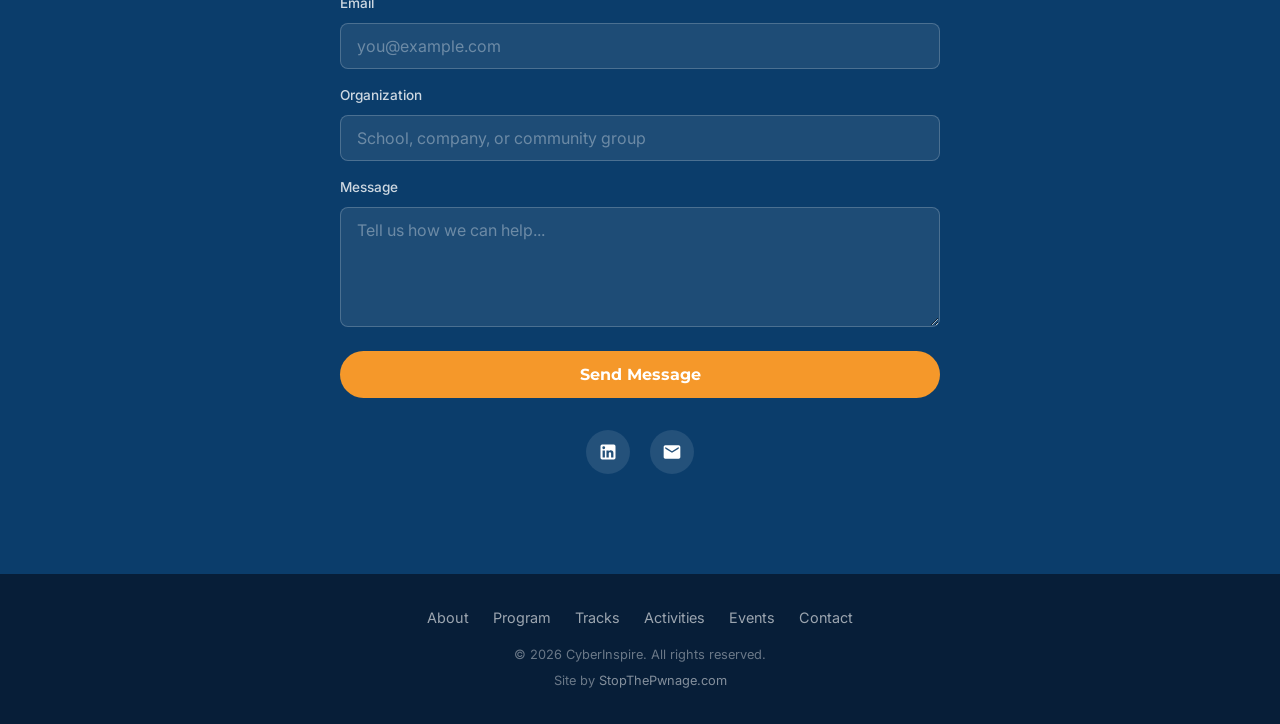
==== commit 82fca786: "cyberinspire: wrap navbar logo in white container Logo's colors didn't read well against the navy he" ====
--- a/cyberinspire_test/index.html
+++ b/cyberinspire_test/index.html
@@ -72,6 +72,22 @@
 
 .nav-logo svg { flex-shrink: 0; }
 
+.nav-logo-mark {
+  display: inline-flex;
+  align-items: center;
+  justify-content: center;
+  background: #FFFFFF;
+  border-radius: 8px;
+  padding: 6px 10px;
+  flex-shrink: 0;
+}
+
+.nav-logo-mark img {
+  height: 36px;
+  width: auto;
+  display: block;
+}
+
 .nav-logo span {
   font-family: 'Montserrat', sans-serif;
   font-weight: 800;
@@ -1216,7 +1232,9 @@
 <nav class="navbar">
   <div class="container nav-inner">
     <a href="#" class="nav-logo">
-      <img src="logo.png" alt="CyberInspire logo" style="height: 40px; width: auto;">
+      <span class="nav-logo-mark">
+        <img src="logo.png" alt="CyberInspire logo">
+      </span>
       <span>CYBERINSPIRE</span>
     </a>
     <ul class="nav-links">
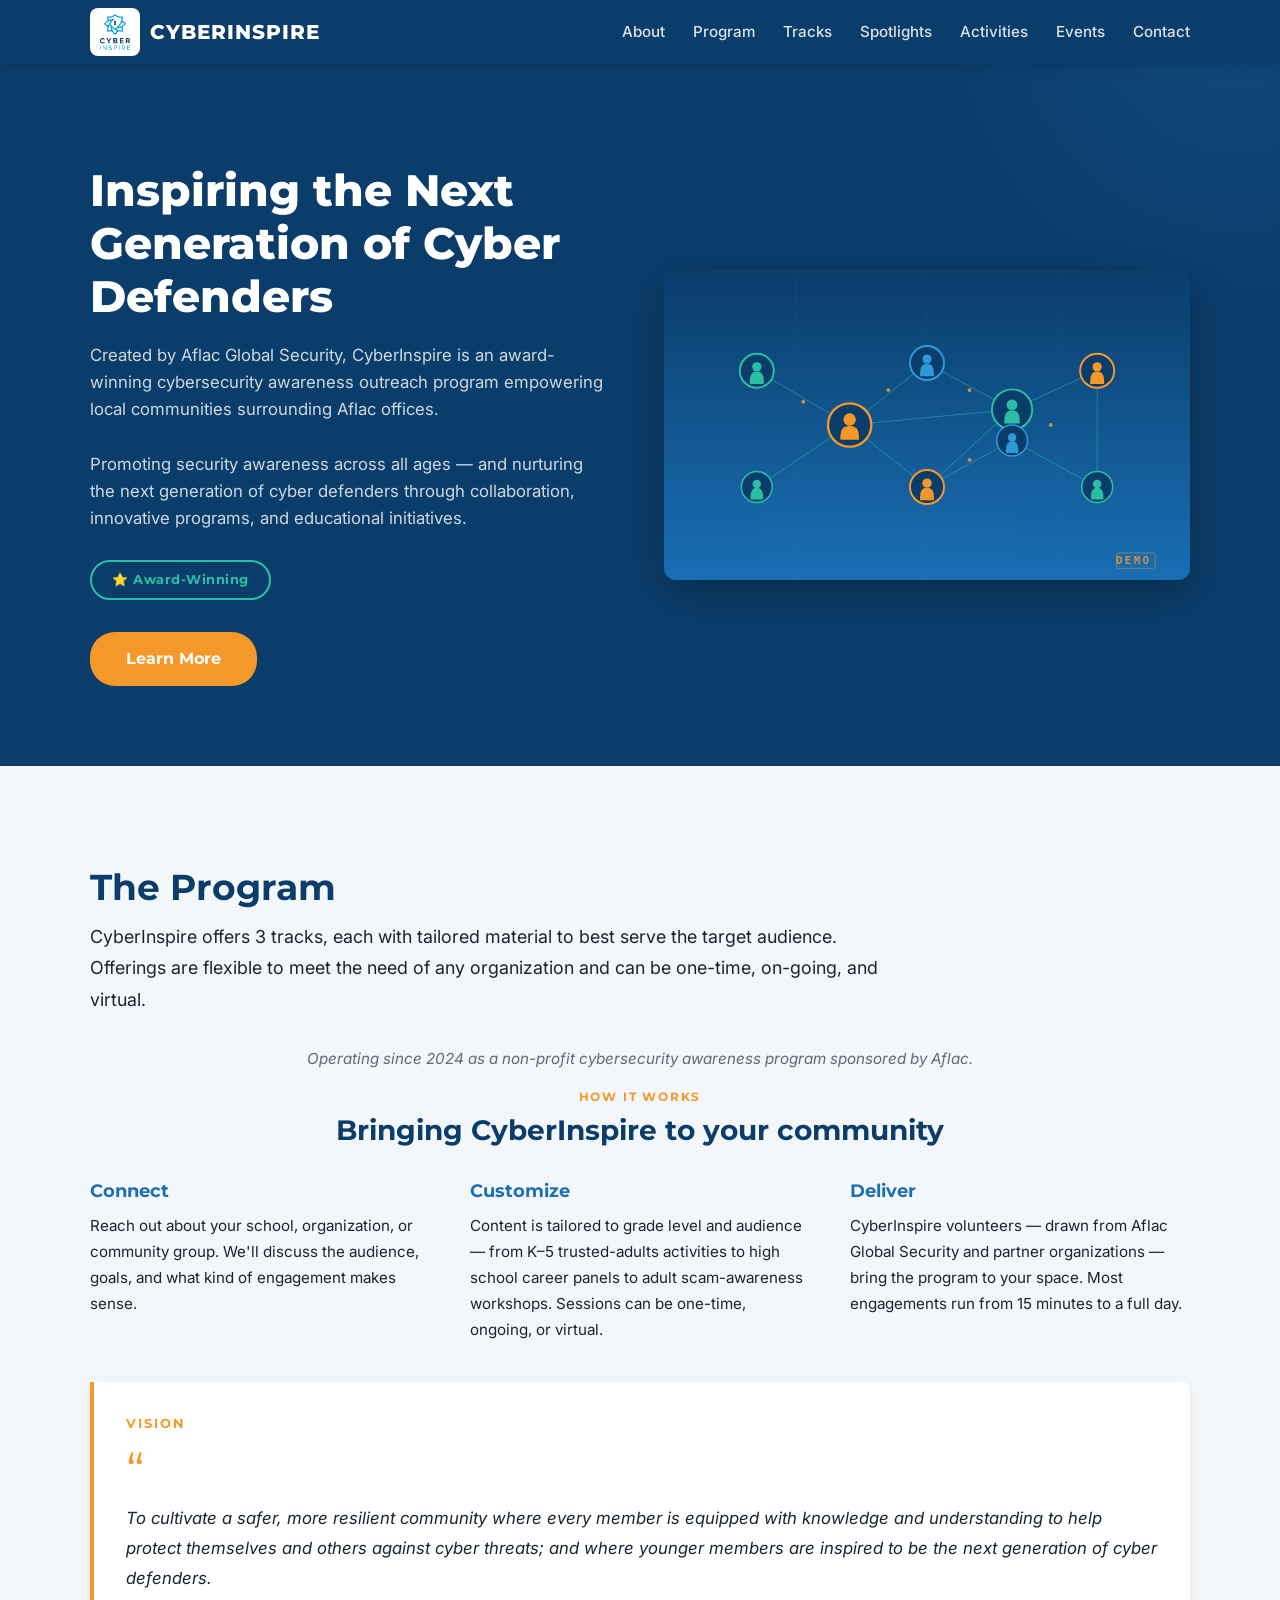
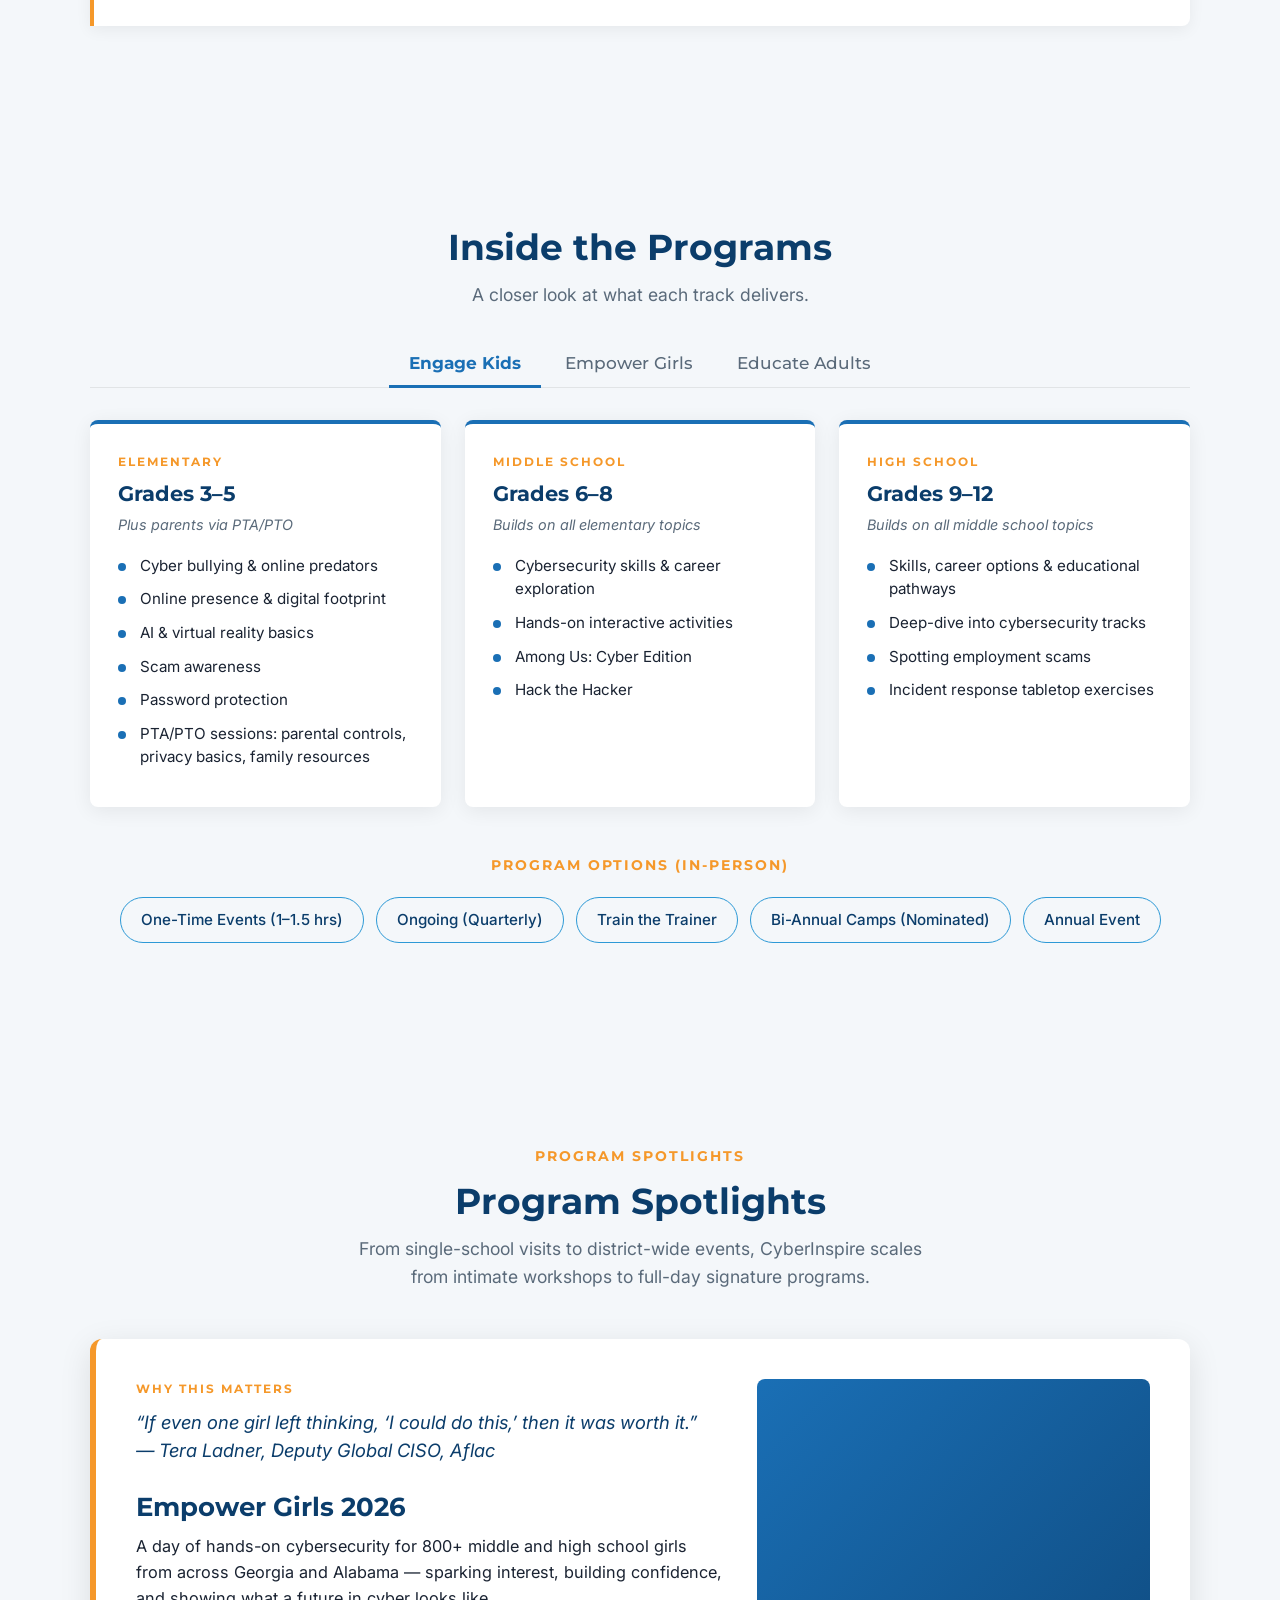
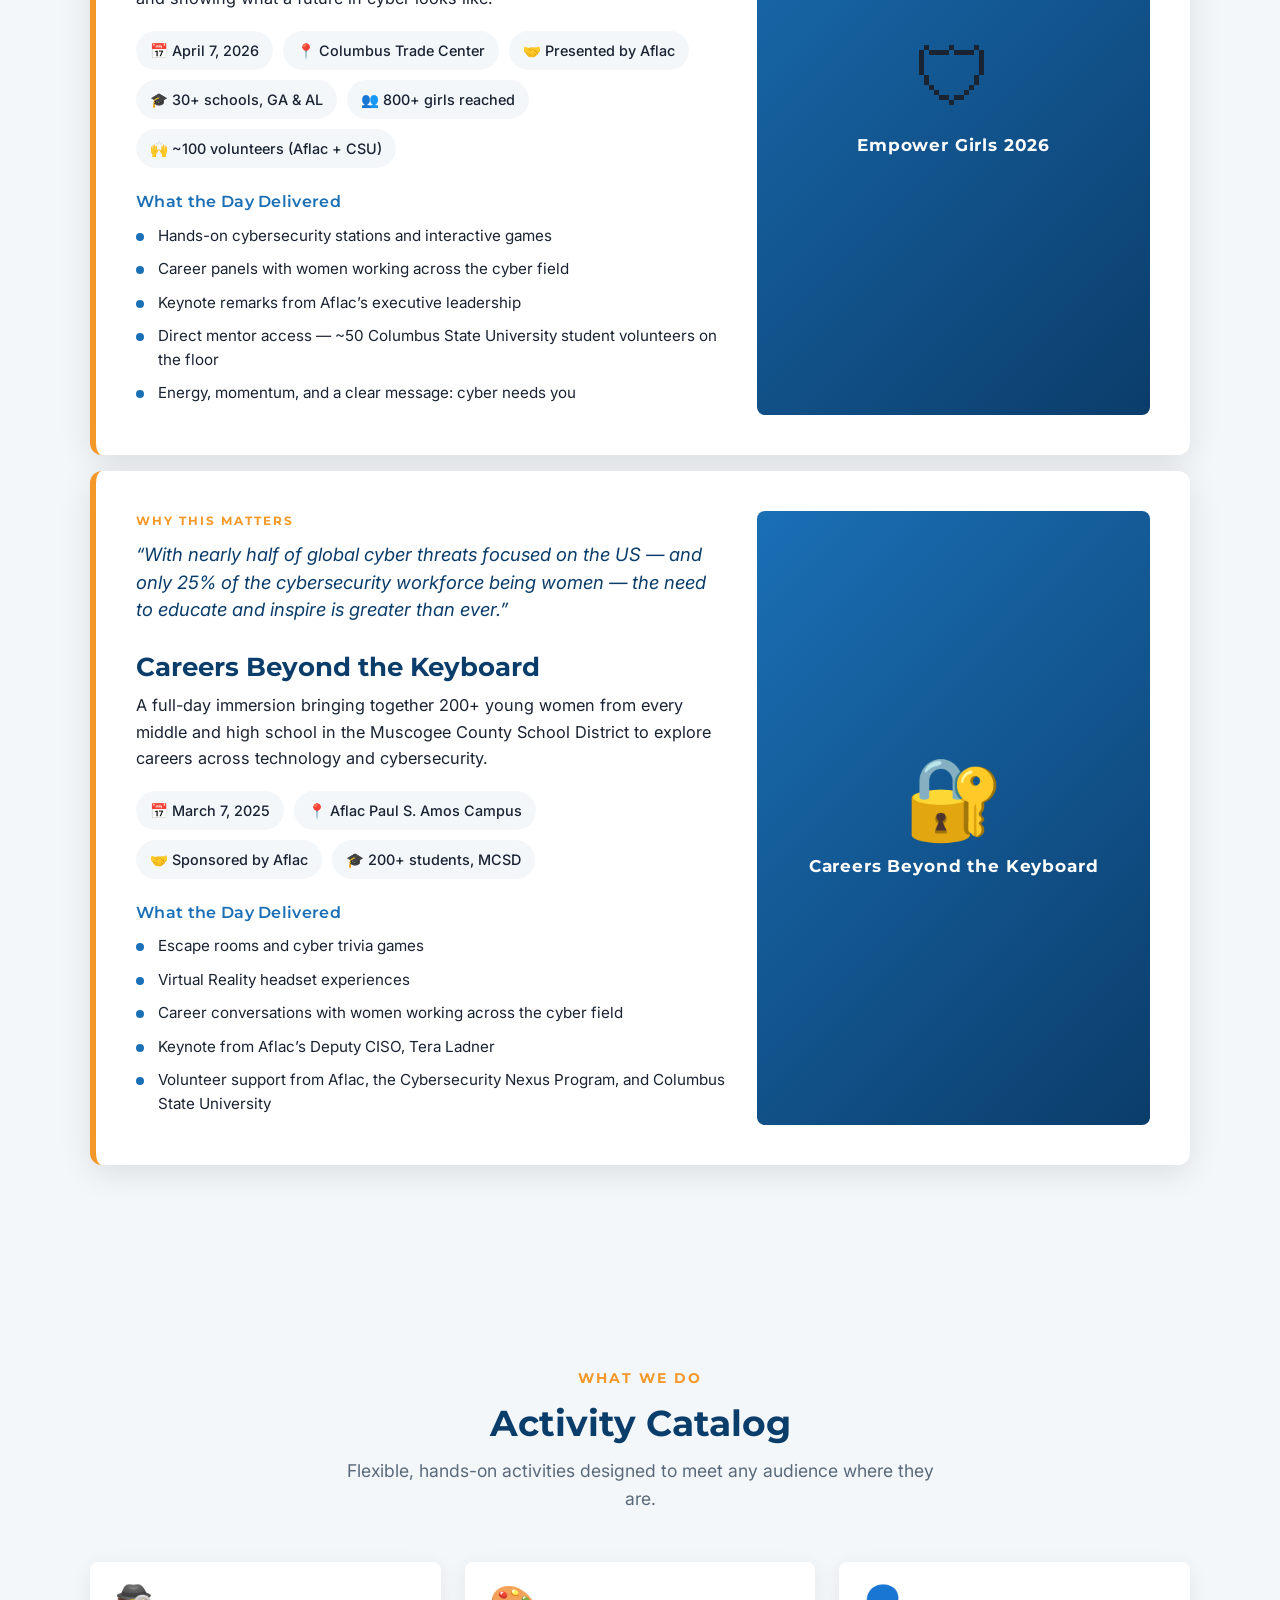
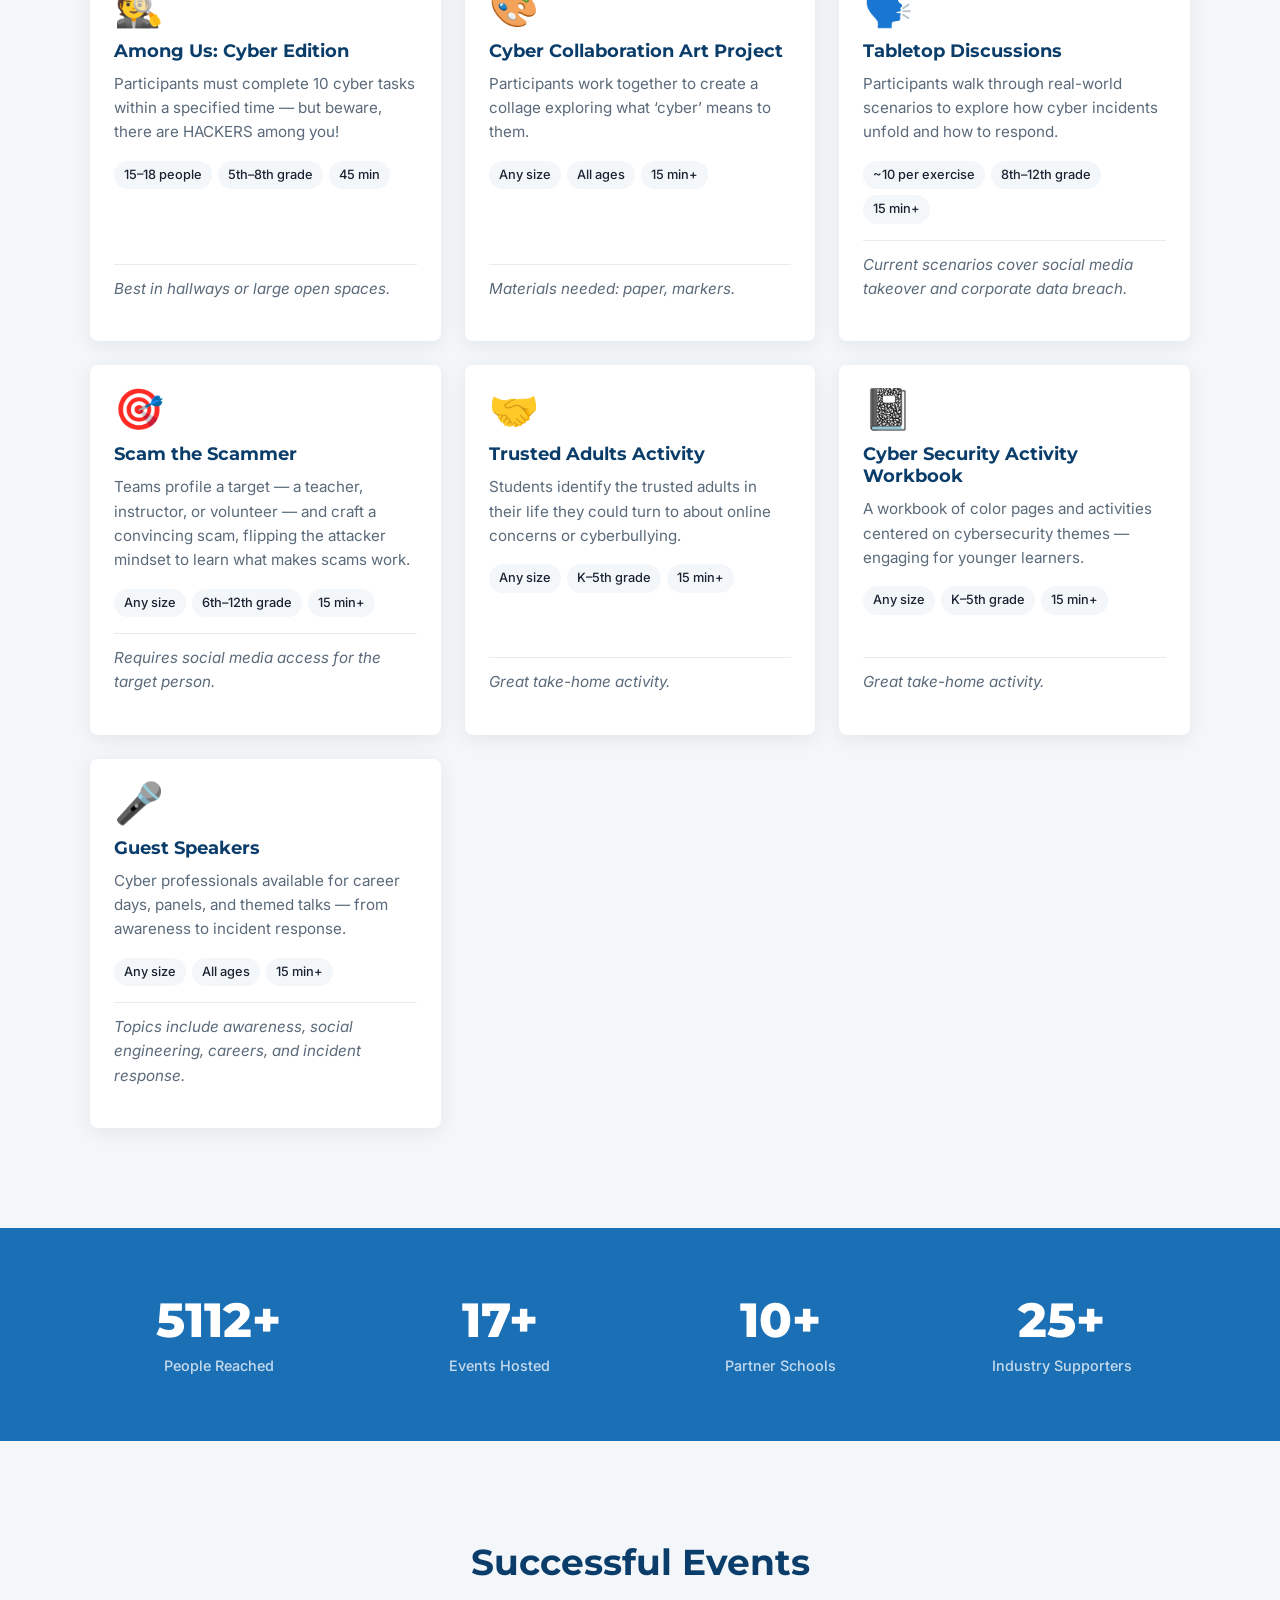
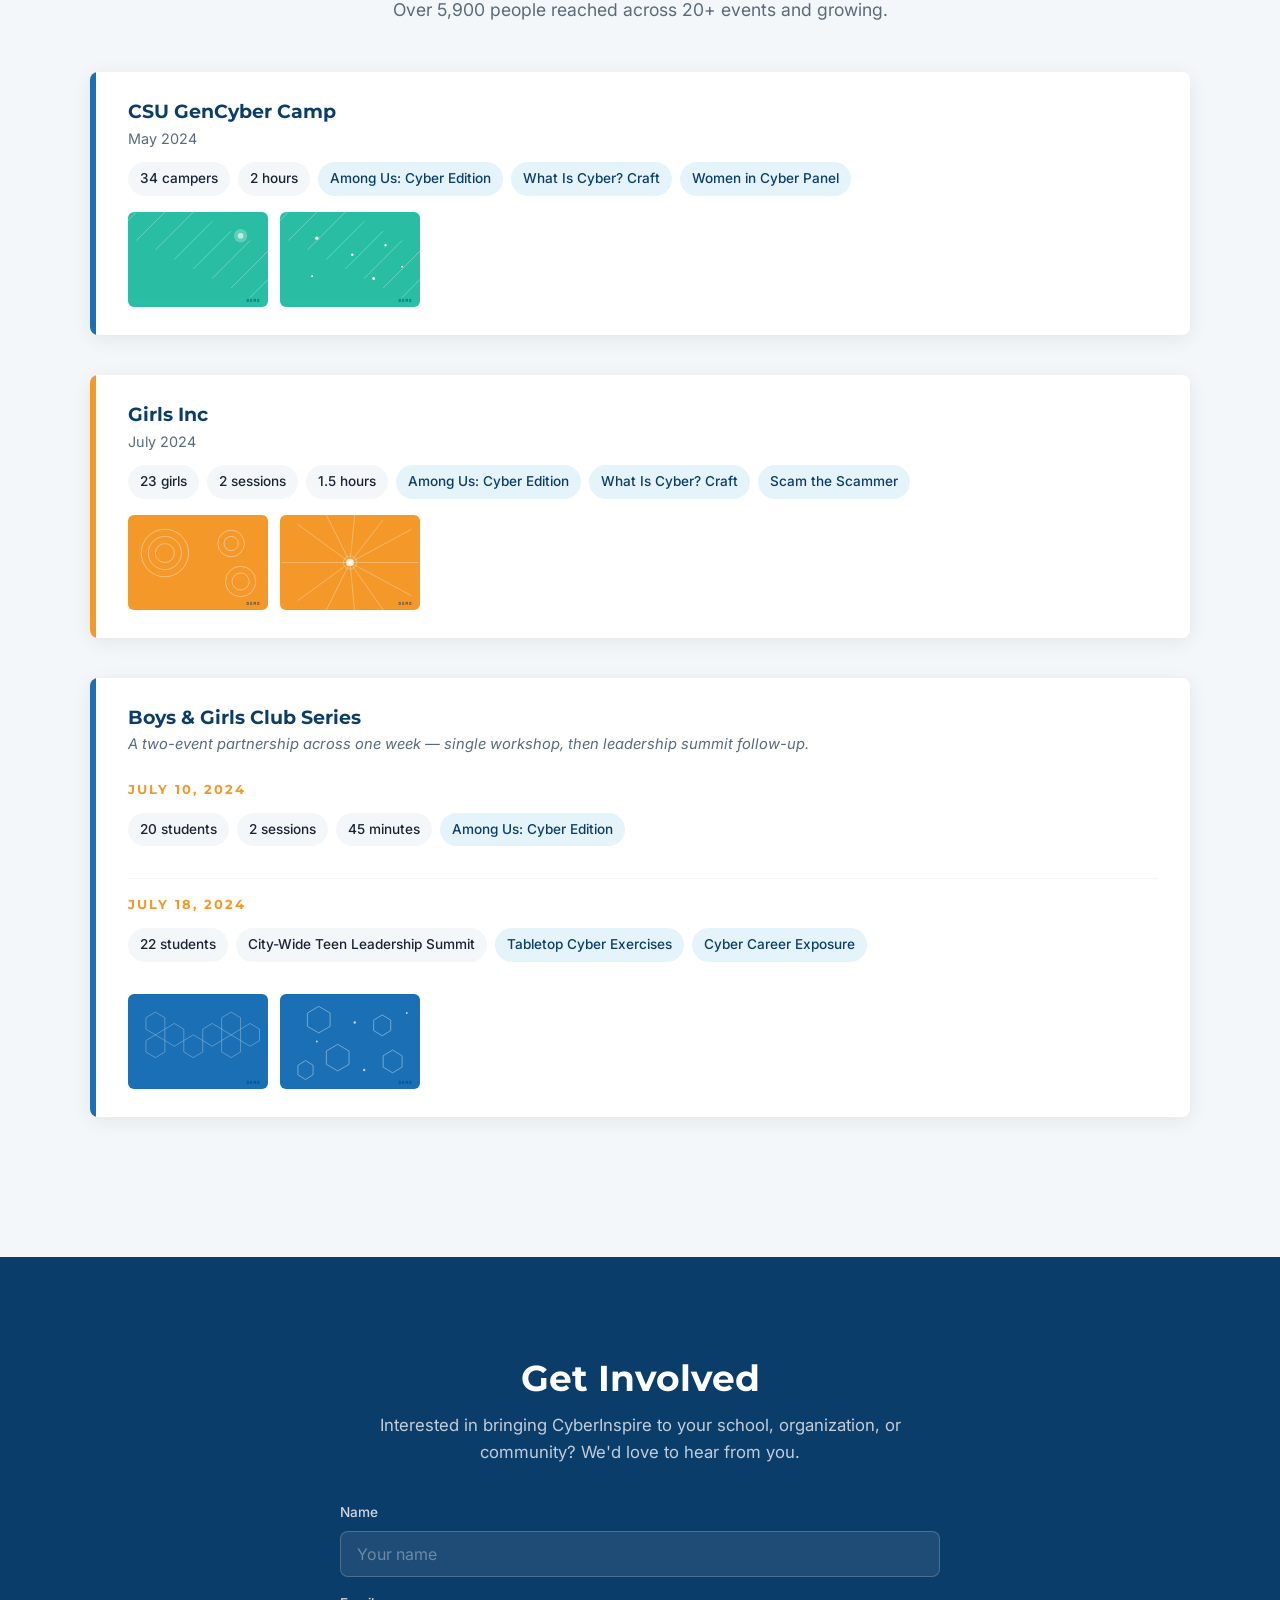
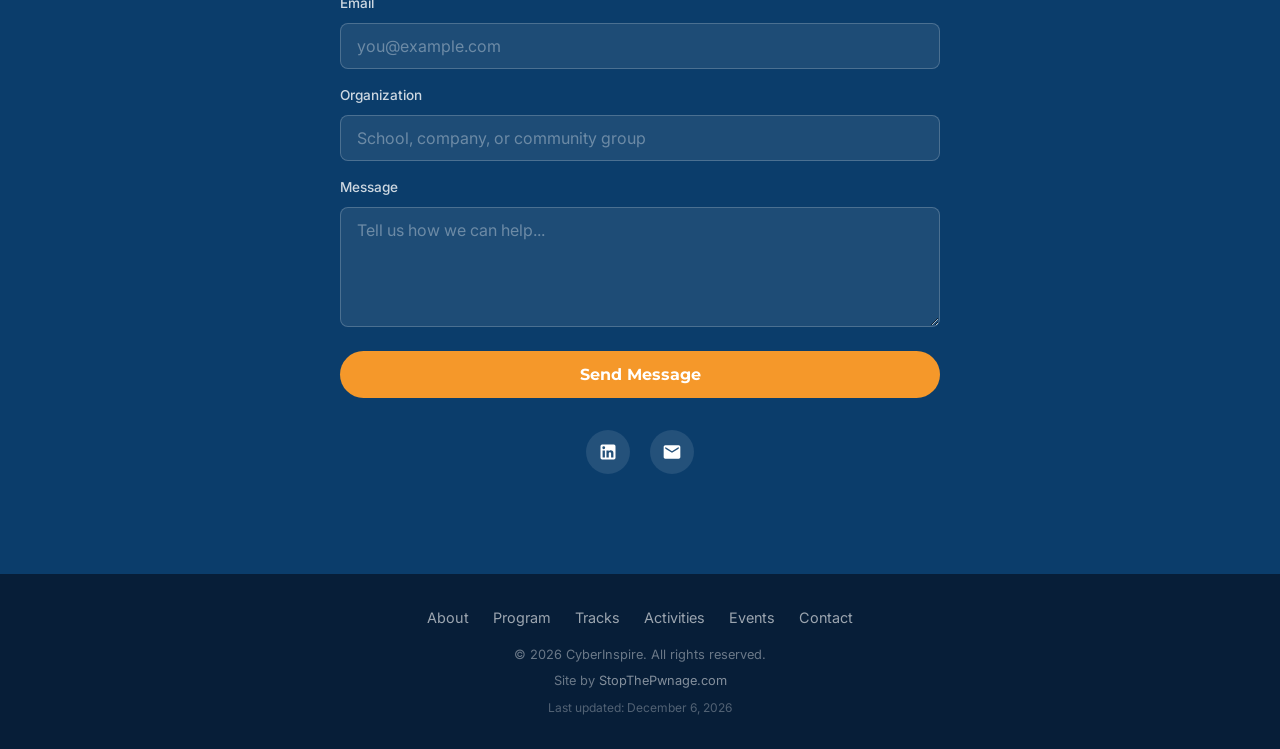
==== commit 1d6417a4: "cyberinspire: add last-updated timestamp to footer Co-Authored-By: Claude Opus 4.7 (1M context) <nor" ====
--- a/cyberinspire_test/index.html
+++ b/cyberinspire_test/index.html
@@ -1224,6 +1224,7 @@
 footer p a:hover { color: var(--accent-orange); }
 
 .footer-credit { margin-top: 6px; }
+.footer-updated { margin-top: 6px; font-size: 0.75rem; color: rgba(255,255,255,0.3); }
 </style>
 </head>
 <body>
@@ -1782,10 +1783,19 @@
     </div>
     <p>&copy; 2026 CyberInspire. All rights reserved.</p>
     <p class="footer-credit">Site by <a href="https://stopthepwnage.com" target="_blank" rel="noopener">StopThePwnage.com</a></p>
+    <p class="footer-updated">Last updated: <span id="lastUpdated"></span></p>
   </div>
 </footer>
 
 <script>
+/* ── Last updated timestamp ── */
+(function setLastUpdated(){
+  var el = document.getElementById('lastUpdated');
+  if (!el) return;
+  var d = new Date(document.lastModified);
+  el.textContent = d.toLocaleDateString('en-US', { year: 'numeric', month: 'long', day: 'numeric' });
+})();
+
 /* ── Mobile menu ── */
 function toggleMenu() {
   document.getElementById('mobileMenu').classList.toggle('open');
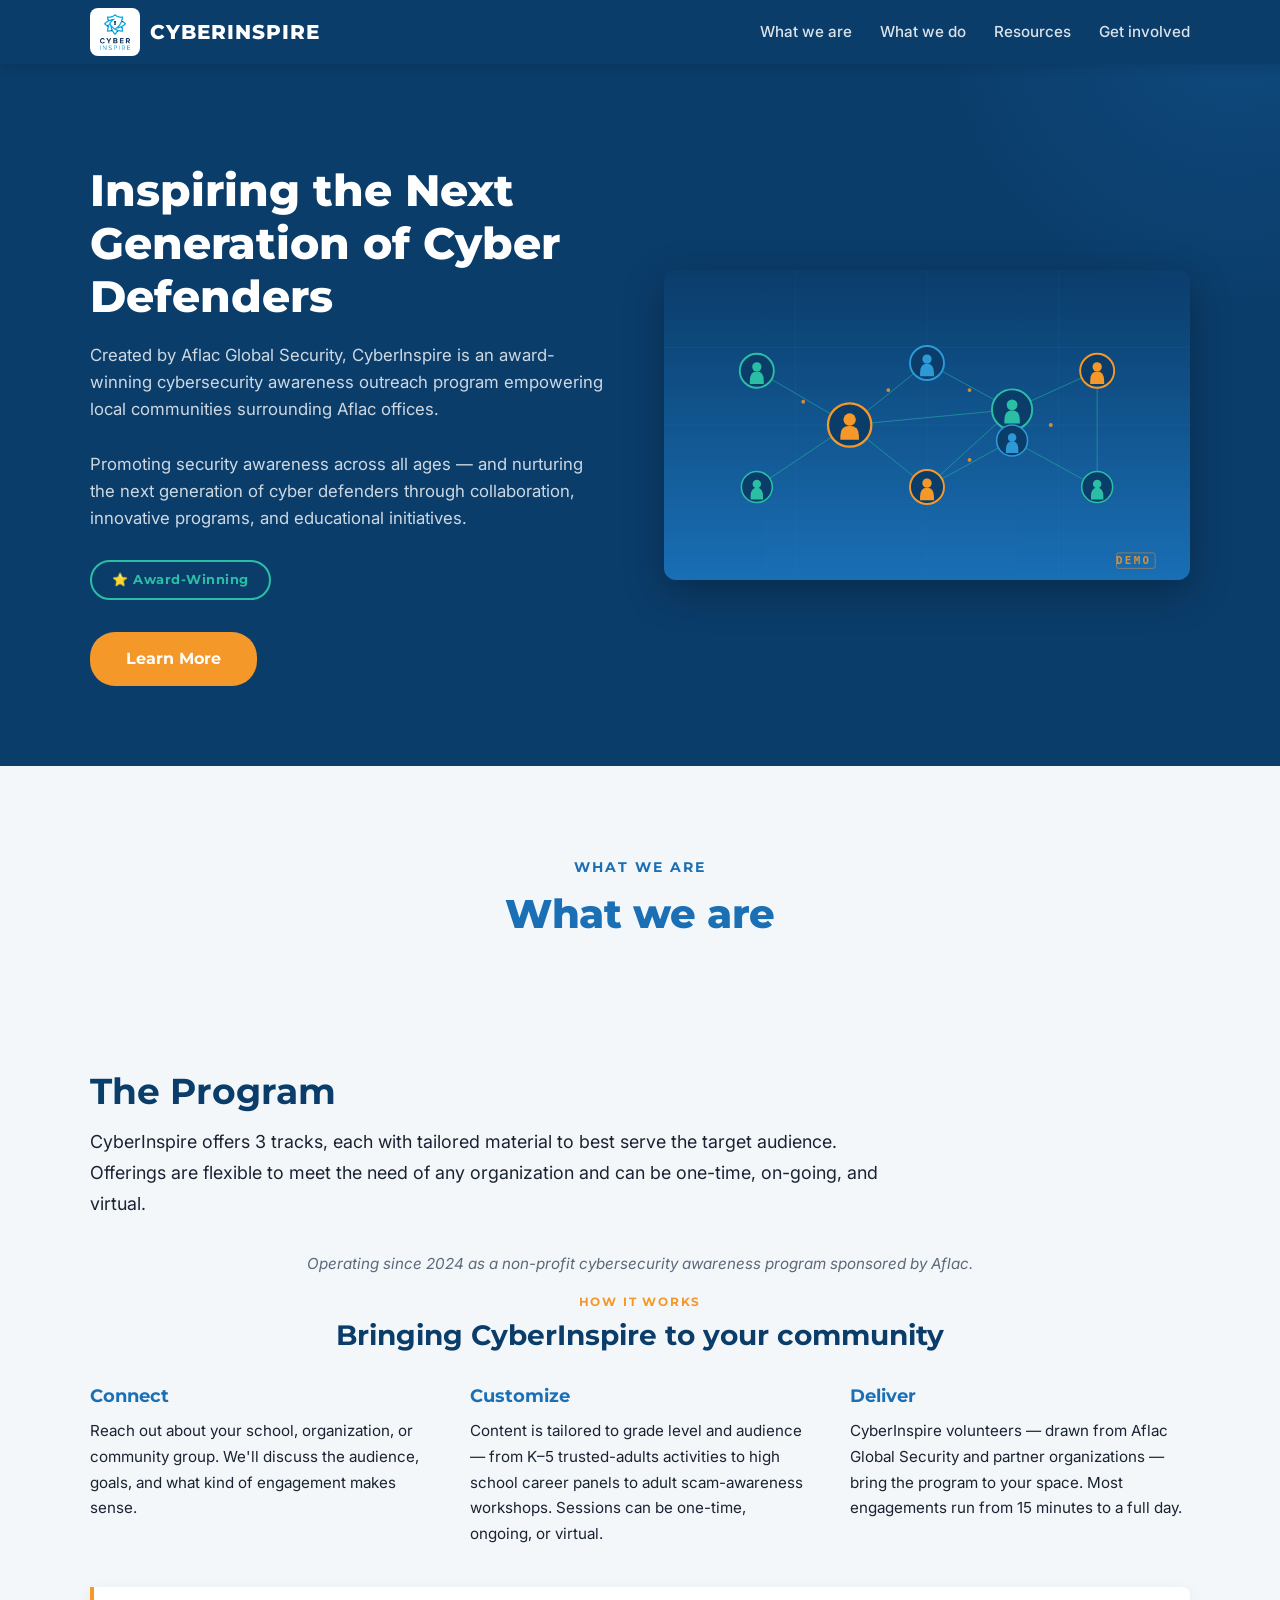
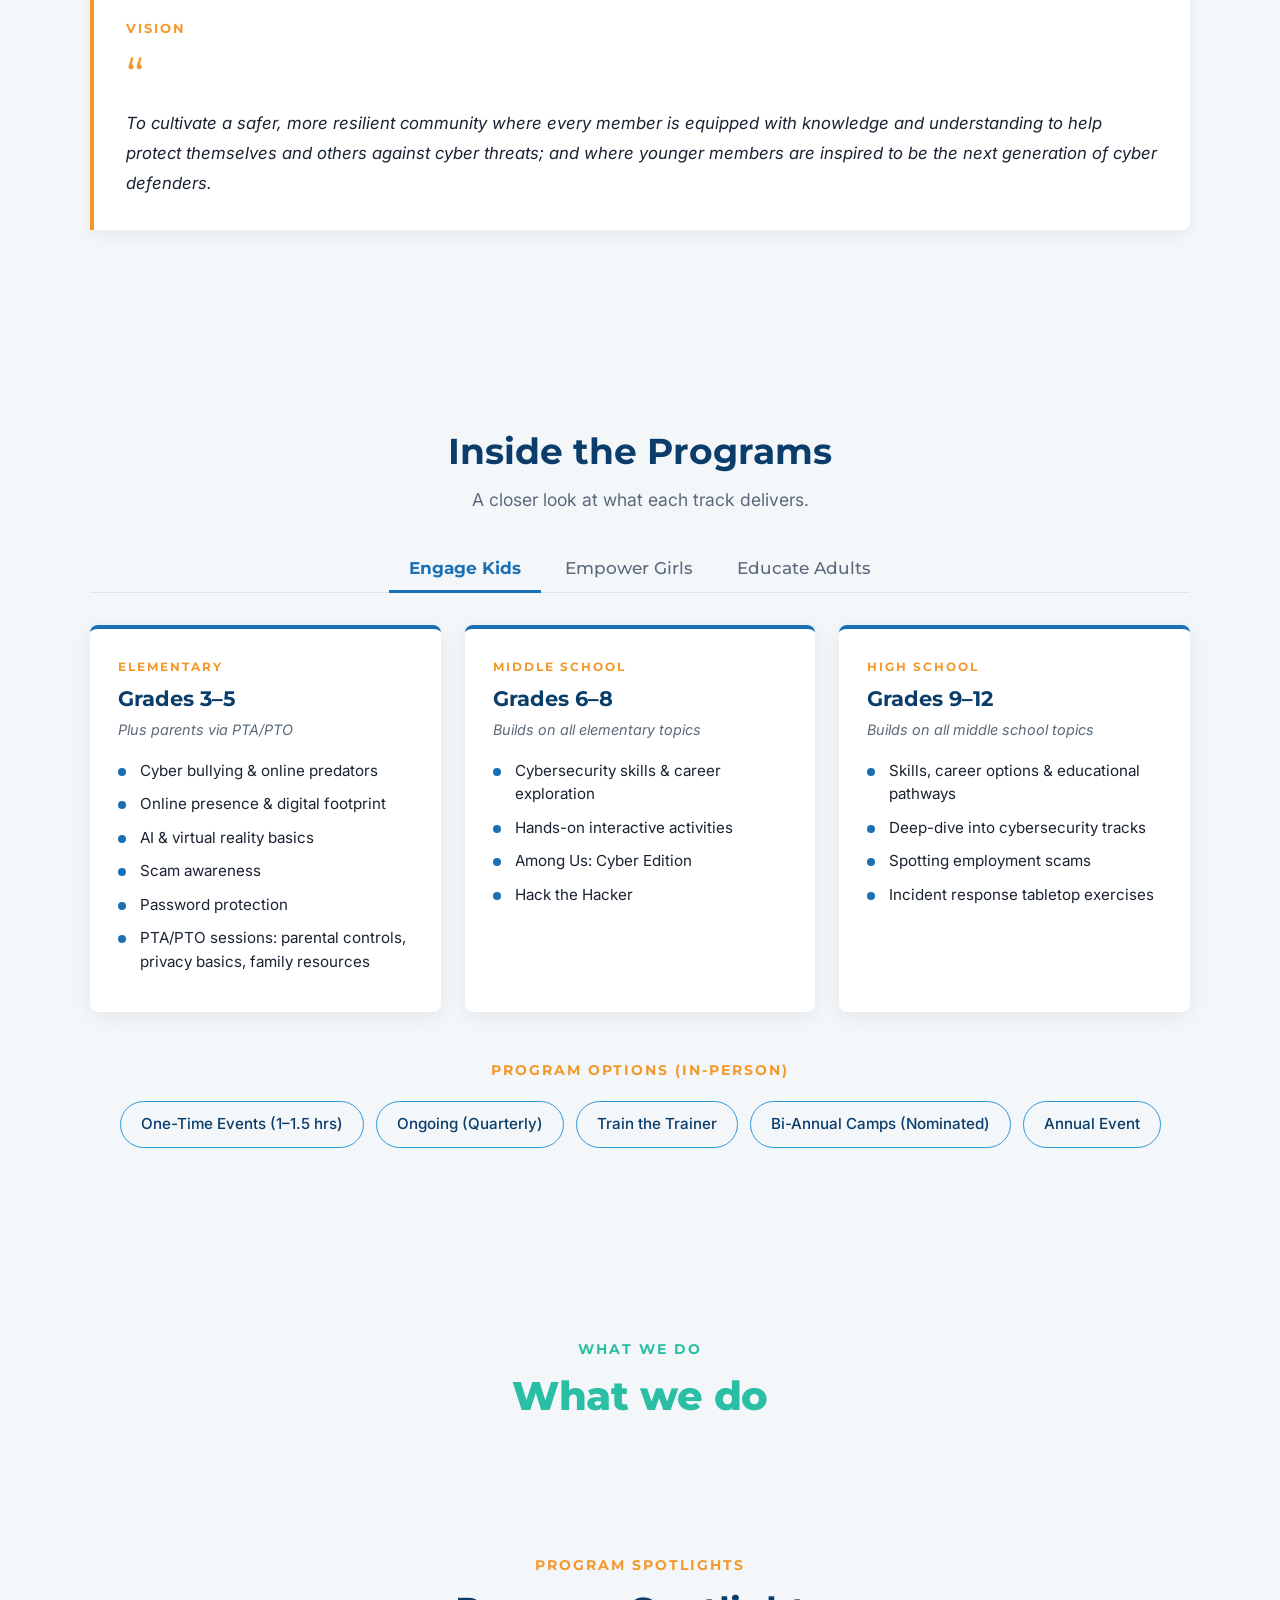
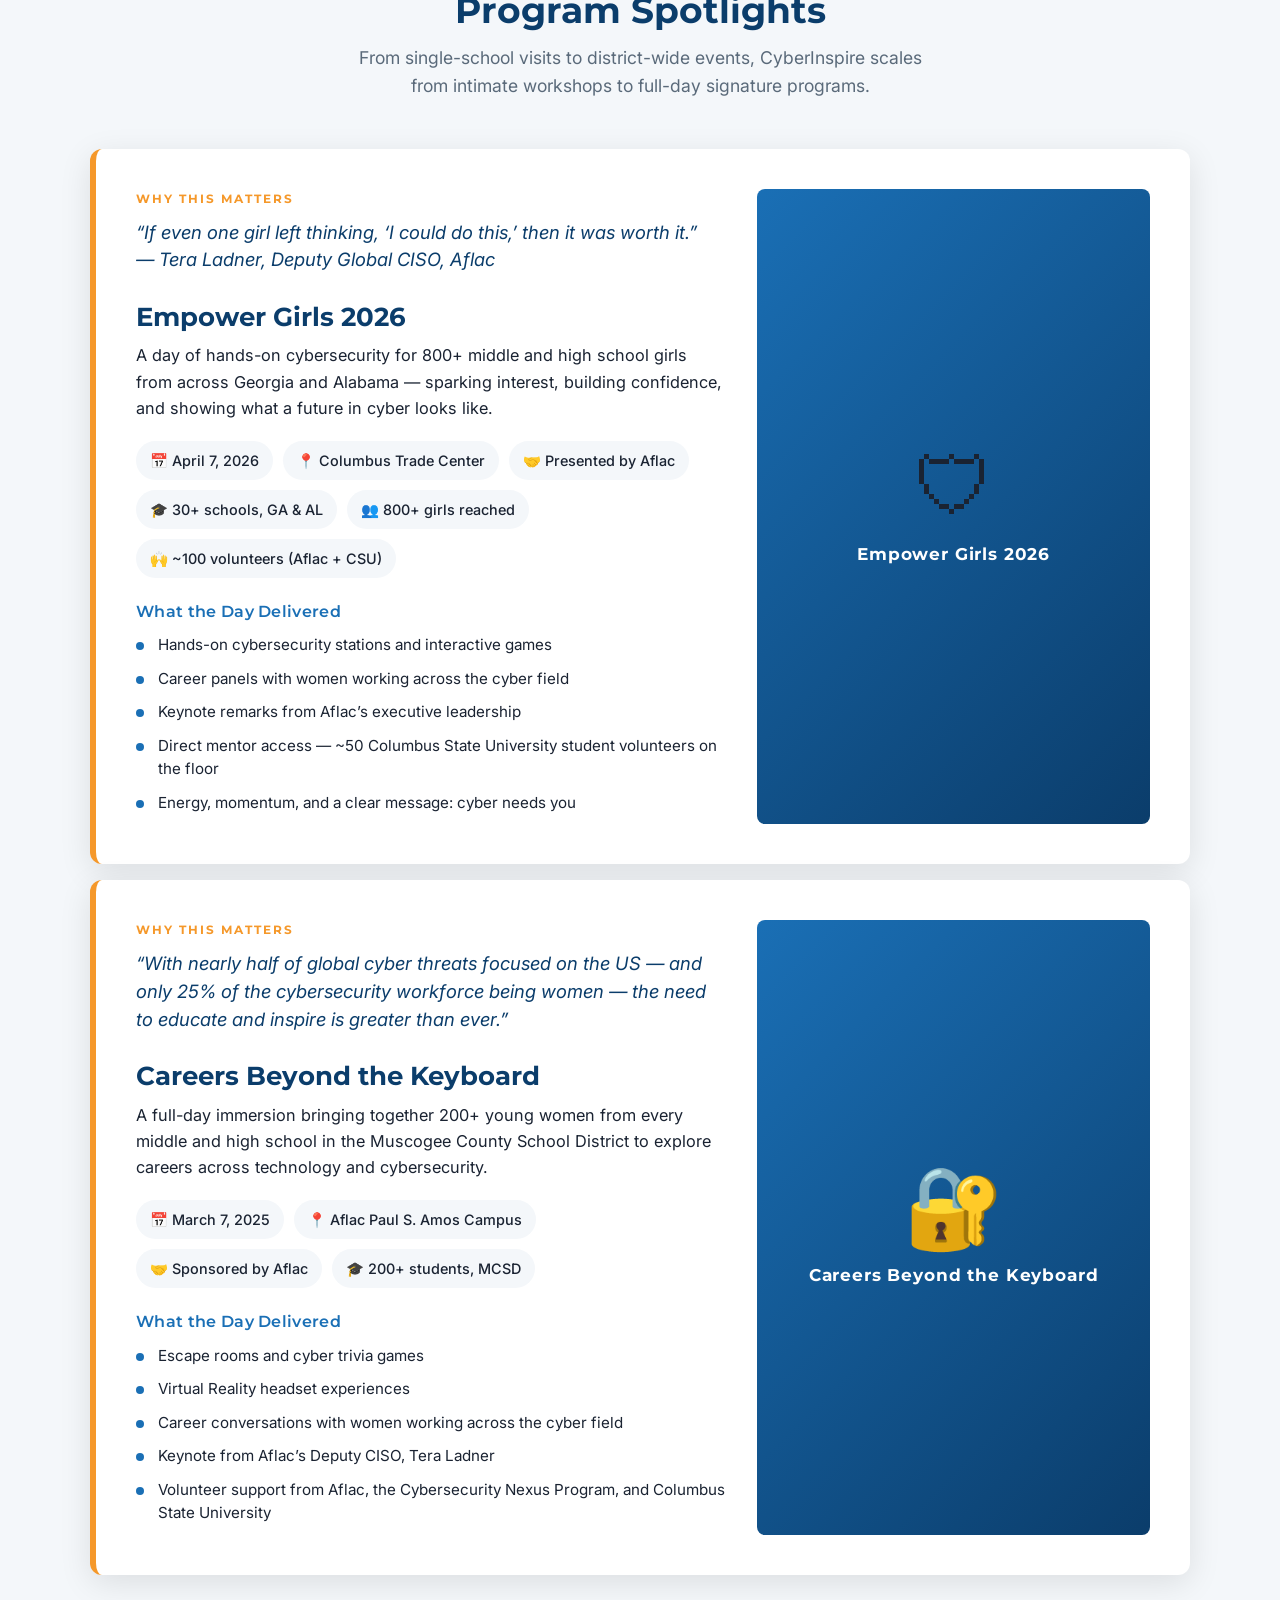
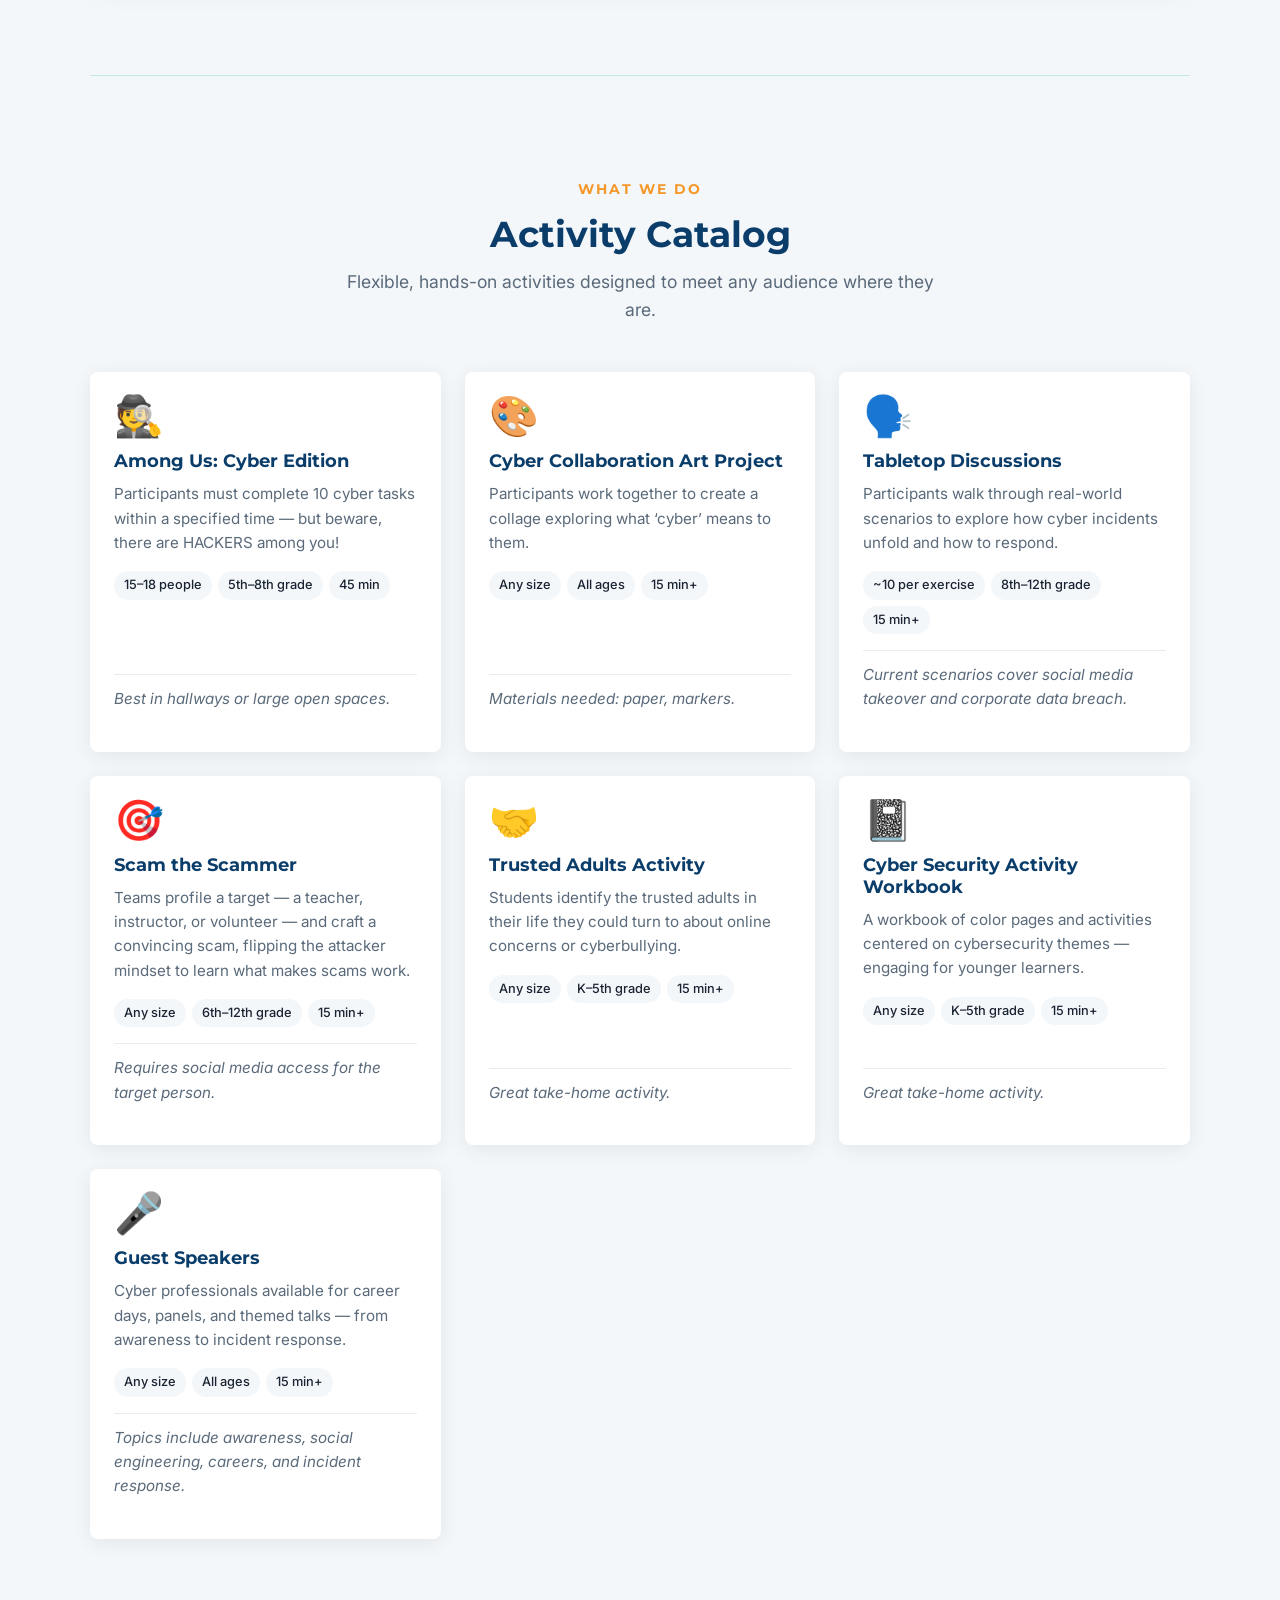
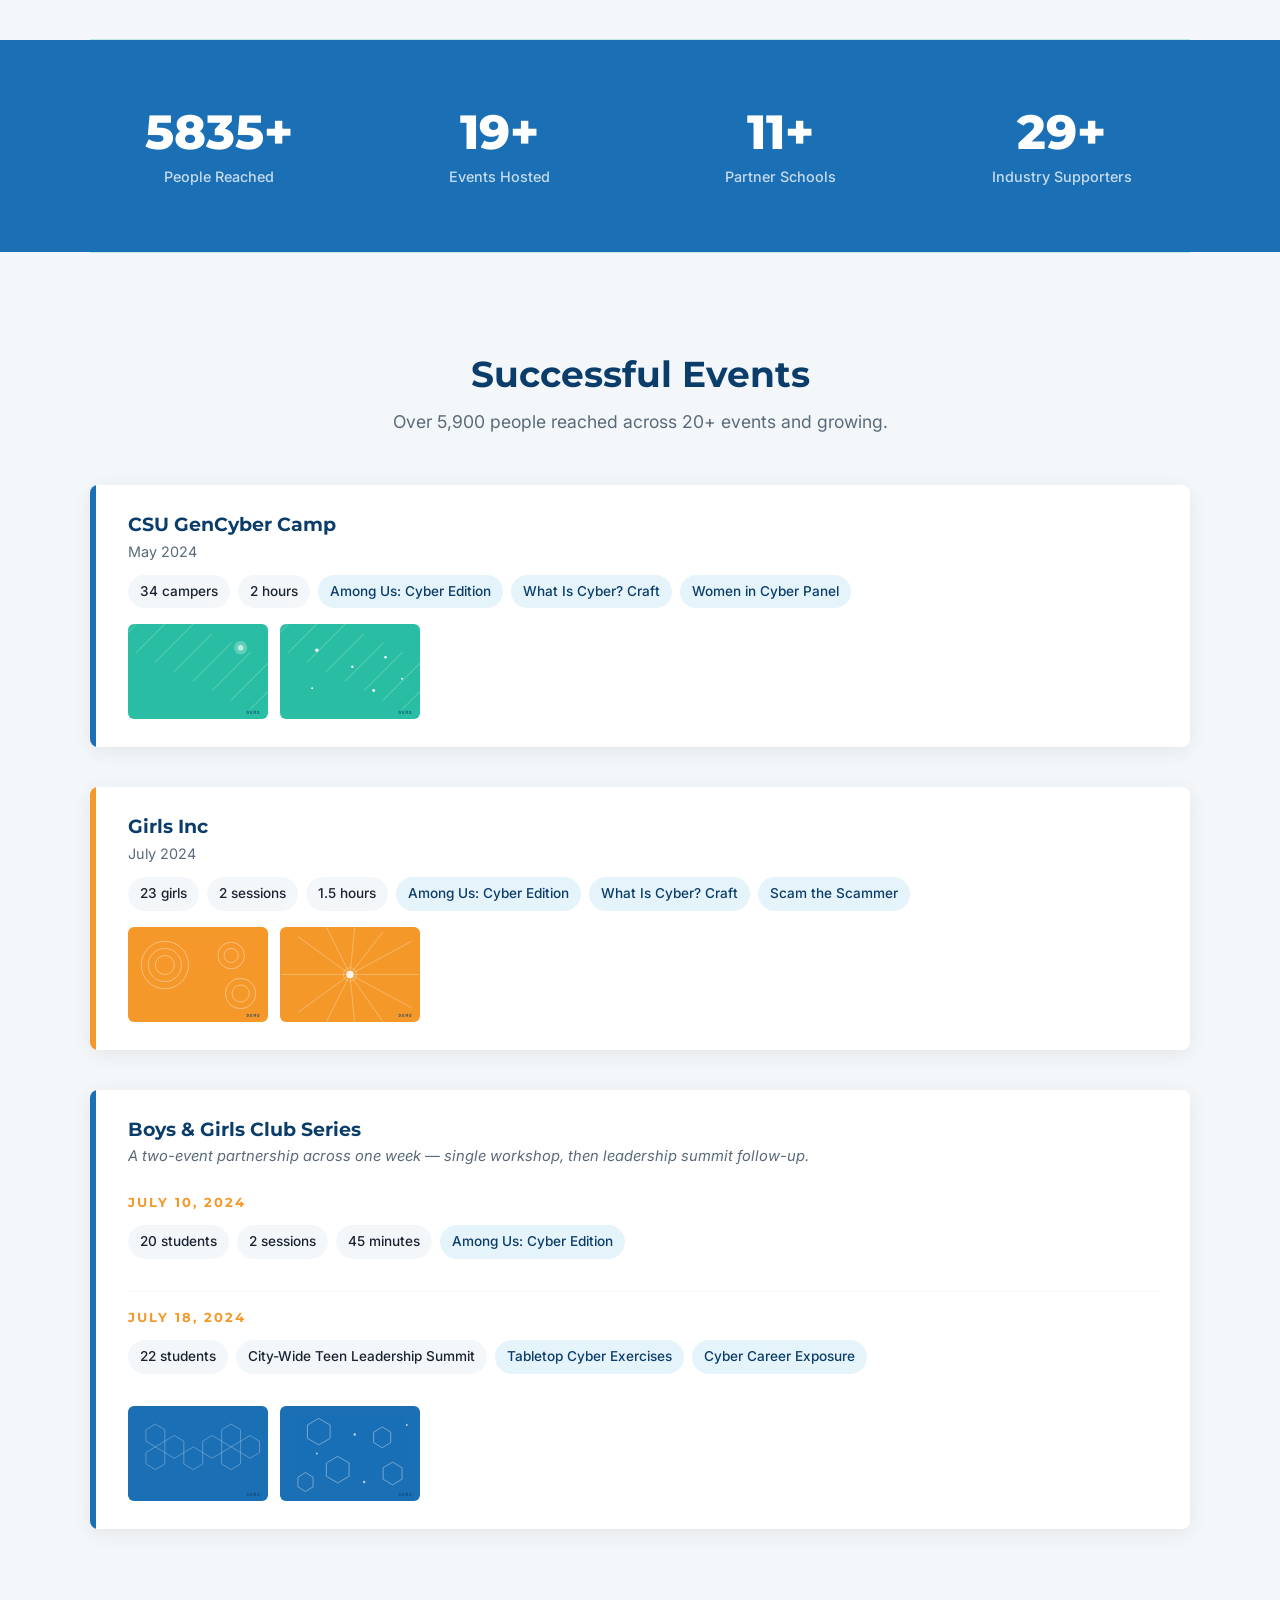
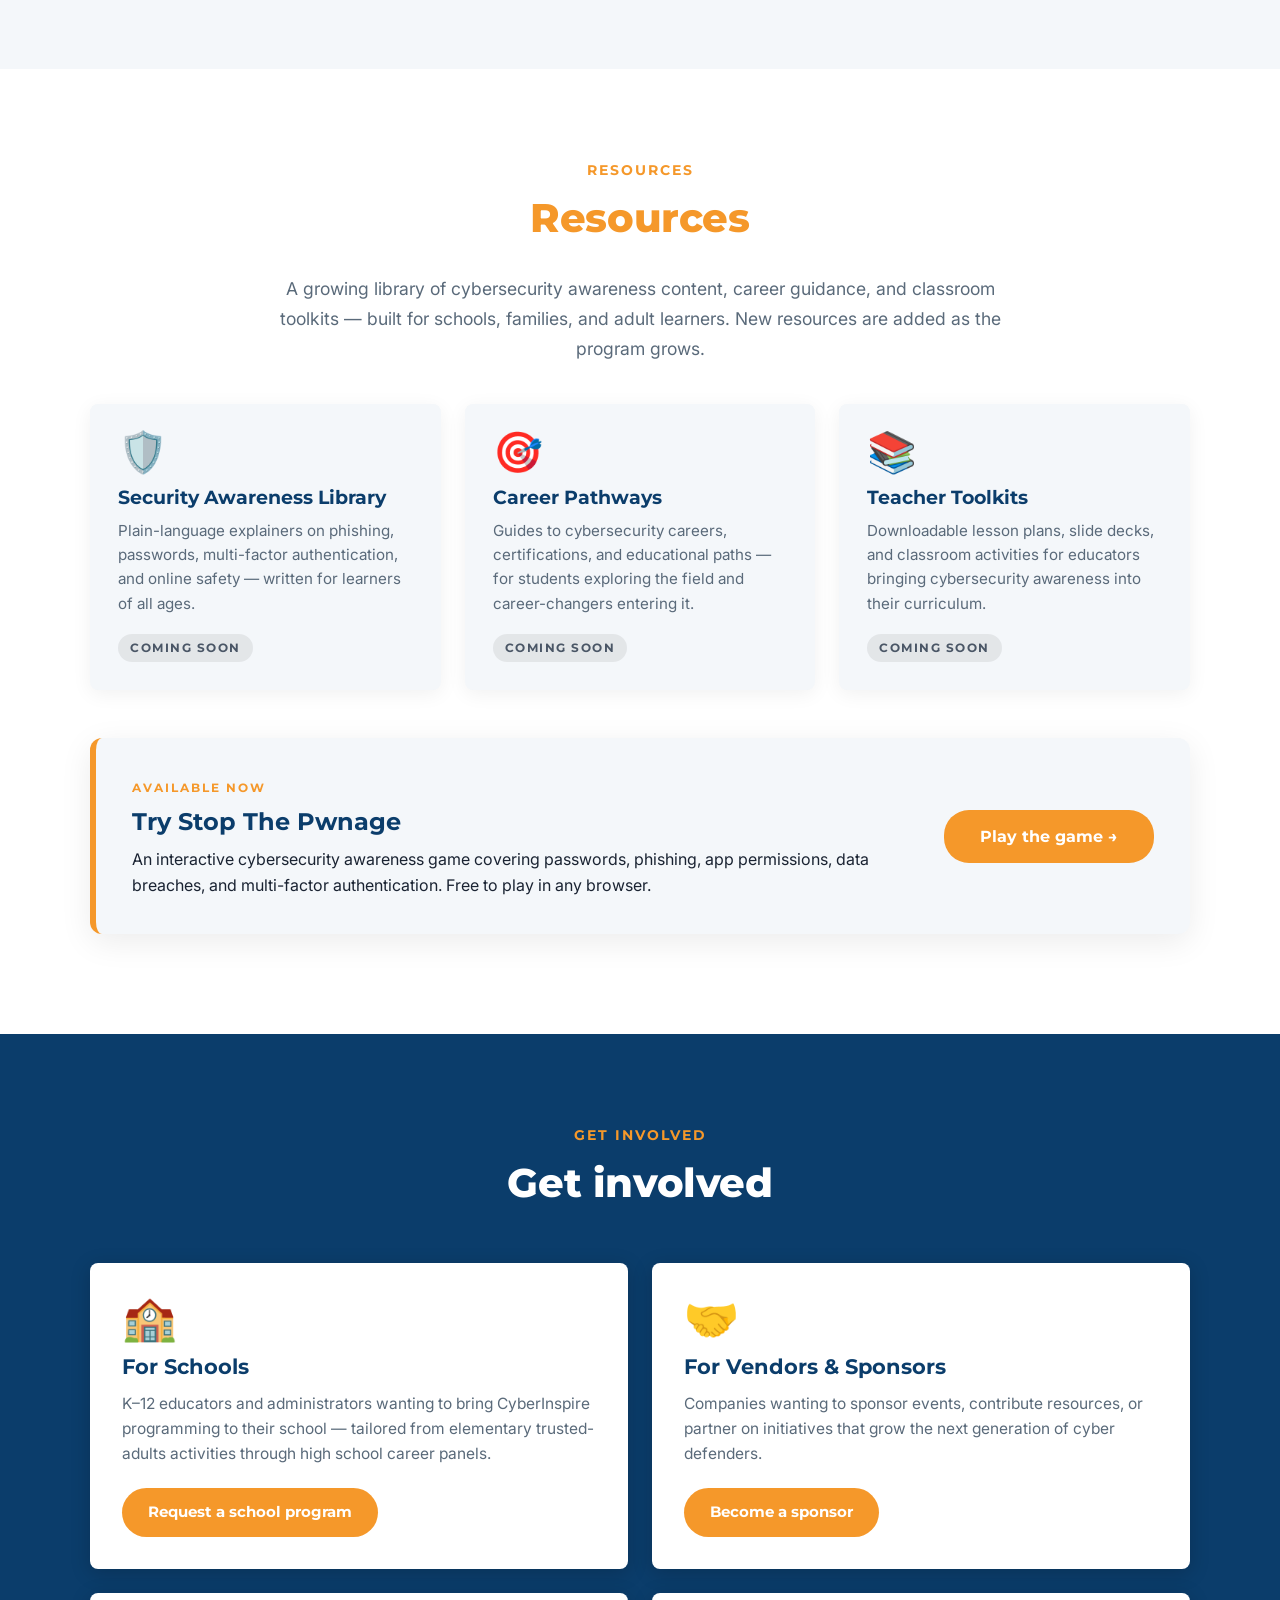
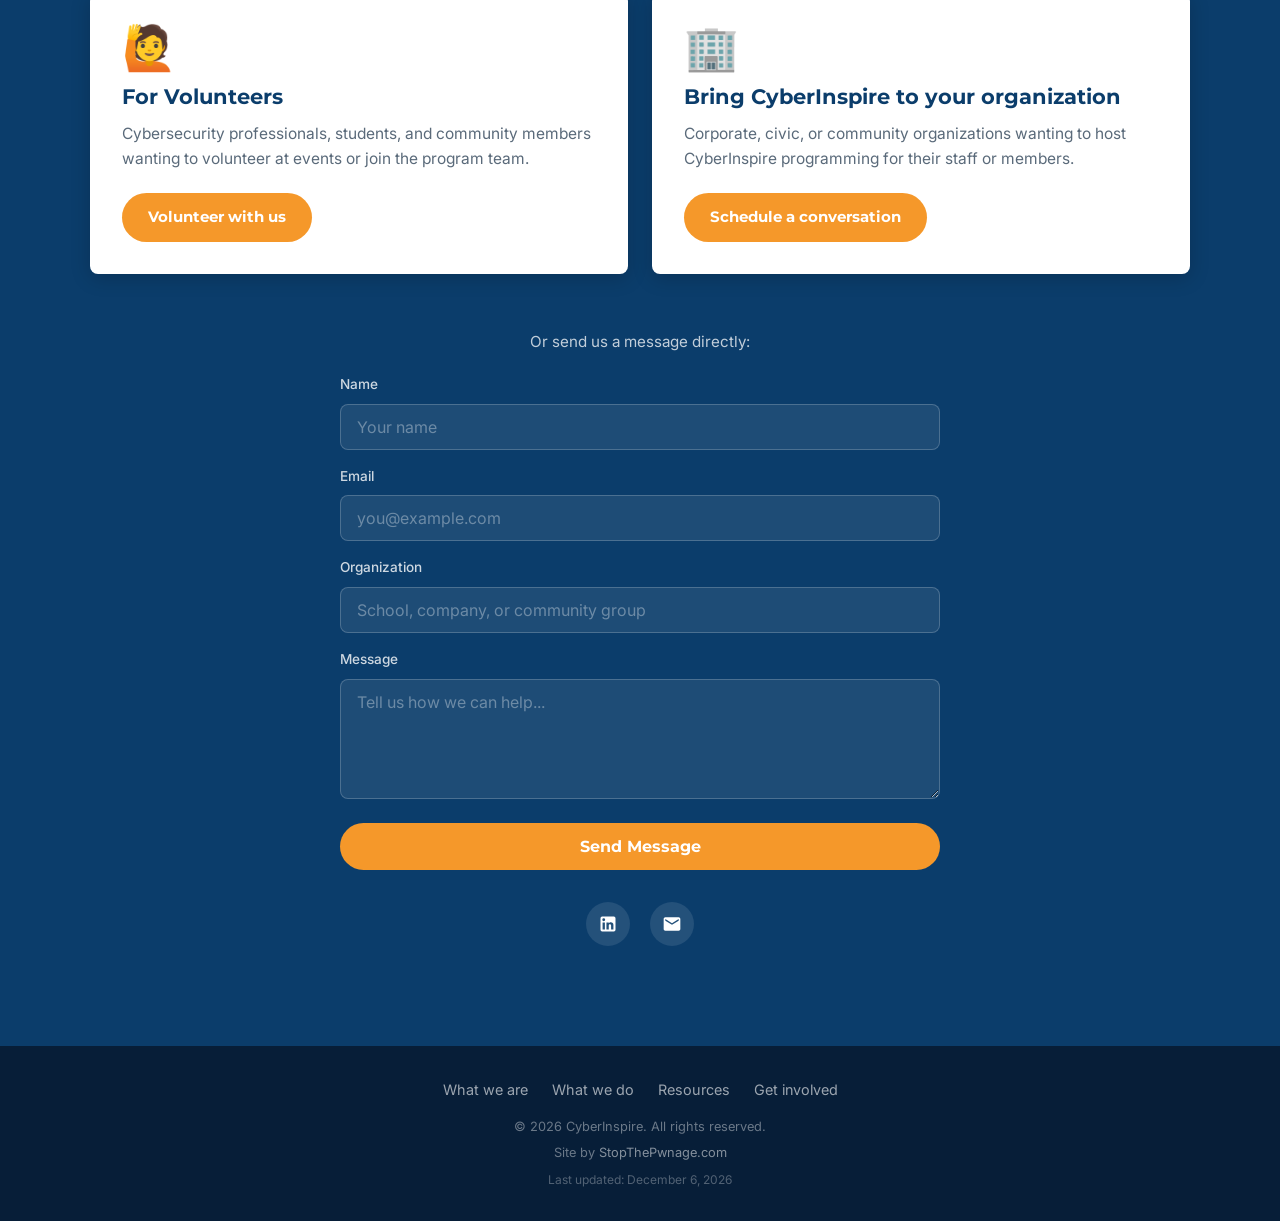
==== commit 8eec817a: "Iteration 17 - IA restructure with four-bucket nav, differentiated Get Involved paths, Resources sca" ====
--- a/cyberinspire_test/index.html
+++ b/cyberinspire_test/index.html
@@ -1225,6 +1225,264 @@
 
 .footer-credit { margin-top: 6px; }
 .footer-updated { margin-top: 6px; font-size: 0.75rem; color: rgba(255,255,255,0.3); }
+
+/* ── IA Buckets ── */
+.bucket-header {
+  text-align: center;
+  padding: clamp(56px, 8vw, 88px) 0 clamp(20px, 3vw, 32px);
+}
+
+.bucket-eyebrow {
+  display: inline-block;
+  font-family: 'Montserrat', sans-serif;
+  font-weight: 700;
+  font-size: clamp(0.75rem, 1.2vw, 0.85rem);
+  letter-spacing: 2px;
+  text-transform: uppercase;
+  margin-bottom: 12px;
+}
+
+.bucket-heading {
+  font-family: 'Montserrat', sans-serif;
+  font-size: clamp(1.75rem, 3.5vw, 2.5rem);
+  font-weight: 800;
+  margin: 0;
+  letter-spacing: -0.01em;
+}
+
+.bucket--what-we-are .bucket-header { background: var(--bg-light); }
+.bucket--what-we-are .bucket-eyebrow,
+.bucket--what-we-are .bucket-heading { color: var(--primary); }
+
+.bucket--what-we-do { background: var(--bg-light); }
+.bucket--what-we-do .bucket-header { background: var(--bg-light); }
+.bucket--what-we-do .bucket-eyebrow,
+.bucket--what-we-do .bucket-heading { color: var(--accent-teal); }
+
+.bucket--resources { background: var(--bg-white); padding-bottom: clamp(60px, 8vw, 100px); }
+.bucket--resources .bucket-header { background: var(--bg-white); }
+.bucket--resources .bucket-eyebrow,
+.bucket--resources .bucket-heading { color: var(--accent-orange); }
+
+.bucket--get-involved { background: var(--primary-dark); padding-bottom: clamp(60px, 8vw, 100px); }
+.bucket--get-involved .bucket-header { background: var(--primary-dark); }
+.bucket--get-involved .bucket-eyebrow { color: var(--accent-orange); }
+.bucket--get-involved .bucket-heading { color: var(--text-white); }
+
+.bucket-divider {
+  border: 0;
+  border-top: 1px solid rgba(45, 191, 164, 0.25);
+  width: 100%;
+  max-width: 1100px;
+  margin: 0 auto;
+}
+
+/* ── Resources section ── */
+.resources-lead {
+  max-width: 760px;
+  margin: 0 auto;
+  text-align: center;
+  color: var(--text-muted);
+  font-size: clamp(1rem, 1.5vw, 1.1rem);
+  line-height: 1.7;
+}
+
+.resources-grid {
+  display: grid;
+  grid-template-columns: repeat(3, 1fr);
+  gap: 24px;
+  margin-top: 40px;
+}
+
+.resource-card {
+  background: var(--bg-light);
+  border-radius: 8px;
+  padding: 28px;
+  box-shadow: 0 4px 20px rgba(0,0,0,0.06);
+  display: flex;
+  flex-direction: column;
+  transition: transform 0.2s, box-shadow 0.2s;
+}
+
+.resource-card:hover {
+  transform: translateY(-4px);
+  box-shadow: 0 8px 30px rgba(0,0,0,0.10);
+}
+
+.resource-icon {
+  font-size: clamp(2rem, 4vw, 2.5rem);
+  line-height: 1;
+  margin-bottom: 14px;
+}
+
+.resource-card h3 {
+  font-family: 'Montserrat', sans-serif;
+  font-size: clamp(1.05rem, 1.6vw, 1.2rem);
+  color: var(--primary-dark);
+  margin-bottom: 10px;
+}
+
+.resource-card p {
+  color: var(--text-muted);
+  font-size: clamp(0.9rem, 1.3vw, 0.95rem);
+  margin-bottom: 18px;
+  flex-grow: 1;
+  line-height: 1.6;
+}
+
+.coming-soon-pill {
+  display: inline-block;
+  align-self: flex-start;
+  background: rgba(0, 0, 0, 0.07);
+  color: #4a5666;
+  font-family: 'Montserrat', sans-serif;
+  font-size: 0.72rem;
+  font-weight: 700;
+  letter-spacing: 1.5px;
+  text-transform: uppercase;
+  padding: 5px 12px;
+  border-radius: 999px;
+}
+
+.resources-live {
+  margin-top: 48px;
+  background: var(--bg-light);
+  border-radius: 12px;
+  border-left: 6px solid var(--accent-orange);
+  box-shadow: 0 8px 32px rgba(0, 0, 0, 0.08);
+  padding: clamp(24px, 4vw, 36px);
+  display: grid;
+  grid-template-columns: 1fr auto;
+  gap: 28px;
+  align-items: center;
+}
+
+.resources-live-eyebrow {
+  display: inline-block;
+  font-family: 'Montserrat', sans-serif;
+  font-size: clamp(0.7rem, 1.1vw, 0.78rem);
+  font-weight: 700;
+  letter-spacing: 2px;
+  text-transform: uppercase;
+  color: var(--accent-orange);
+  margin-bottom: 10px;
+}
+
+.resources-live h3 {
+  font-family: 'Montserrat', sans-serif;
+  font-size: clamp(1.2rem, 2.4vw, 1.5rem);
+  color: var(--primary-dark);
+  margin-bottom: 10px;
+}
+
+.resources-live p {
+  color: var(--text-dark);
+  font-size: clamp(0.93rem, 1.3vw, 1rem);
+  line-height: 1.6;
+  margin: 0;
+}
+
+.resources-live .btn:focus-visible {
+  outline: 3px solid var(--accent-orange);
+  outline-offset: 3px;
+}
+
+@media (max-width: 768px) {
+  .resources-grid { grid-template-columns: 1fr; }
+  .resources-live {
+    grid-template-columns: 1fr;
+    text-align: left;
+  }
+  .resources-live .btn {
+    width: 100%;
+    text-align: center;
+  }
+}
+
+/* ── Get Involved paths ── */
+.paths-grid {
+  display: grid;
+  grid-template-columns: repeat(2, 1fr);
+  gap: 24px;
+  margin-top: 24px;
+  margin-bottom: 56px;
+}
+
+.path-card {
+  background: var(--bg-white);
+  border-radius: 8px;
+  padding: 32px;
+  box-shadow: 0 4px 20px rgba(0, 0, 0, 0.18);
+  display: flex;
+  flex-direction: column;
+  transition: transform 0.2s, box-shadow 0.2s;
+}
+
+.path-card:hover {
+  transform: translateY(-4px);
+  box-shadow: 0 12px 32px rgba(0, 0, 0, 0.28);
+}
+
+.path-icon {
+  font-size: clamp(2.25rem, 4.5vw, 2.75rem);
+  line-height: 1;
+  margin-bottom: 16px;
+}
+
+.path-card h3 {
+  font-family: 'Montserrat', sans-serif;
+  font-size: clamp(1.15rem, 1.8vw, 1.3rem);
+  color: var(--primary-dark);
+  margin-bottom: 12px;
+}
+
+.path-card p {
+  color: var(--text-muted);
+  font-size: clamp(0.92rem, 1.3vw, 0.97rem);
+  line-height: 1.6;
+  margin-bottom: 22px;
+  flex-grow: 1;
+}
+
+.path-cta {
+  display: inline-block;
+  align-self: flex-start;
+  background: var(--accent-orange);
+  color: var(--text-white);
+  font-family: 'Montserrat', sans-serif;
+  font-weight: 700;
+  font-size: 0.95rem;
+  padding: 12px 26px;
+  border-radius: 25px;
+  text-align: center;
+  transition: transform 0.2s, box-shadow 0.2s;
+}
+
+.path-cta:hover {
+  transform: translateY(-2px);
+  box-shadow: 0 6px 20px rgba(245, 152, 42, 0.4);
+}
+
+.path-cta:focus-visible {
+  outline: 3px solid var(--accent-orange);
+  outline-offset: 3px;
+}
+
+.contact-form-wrap {
+  max-width: 600px;
+  margin: 0 auto;
+  text-align: center;
+}
+
+.contact-form-intro {
+  color: rgba(255, 255, 255, 0.75);
+  font-size: 0.95rem;
+  margin-bottom: 20px;
+}
+
+@media (max-width: 768px) {
+  .paths-grid { grid-template-columns: 1fr; }
+}
 </style>
 </head>
 <body>
@@ -1239,13 +1497,10 @@
       <span>CYBERINSPIRE</span>
     </a>
     <ul class="nav-links">
-      <li><a href="#about">About</a></li>
-      <li><a href="#program">Program</a></li>
-      <li><a href="#programs">Tracks</a></li>
-      <li><a href="#flagship-event">Spotlights</a></li>
-      <li><a href="#activities">Activities</a></li>
-      <li><a href="#events">Events</a></li>
-      <li><a href="#contact">Contact</a></li>
+      <li><a href="#what-we-are">What we are</a></li>
+      <li><a href="#what-we-do">What we do</a></li>
+      <li><a href="#resources">Resources</a></li>
+      <li><a href="#get-involved">Get involved</a></li>
     </ul>
     <button class="hamburger" aria-label="Toggle menu" onclick="toggleMenu()">
       <span></span><span></span><span></span>
@@ -1254,13 +1509,10 @@
 </nav>
 
 <div class="mobile-menu" id="mobileMenu">
-  <a href="#about" onclick="closeMenu()">About</a>
-  <a href="#program" onclick="closeMenu()">Program</a>
-  <a href="#programs" onclick="closeMenu()">Tracks</a>
-  <a href="#flagship-event" onclick="closeMenu()">Spotlights</a>
-  <a href="#activities" onclick="closeMenu()">Activities</a>
-  <a href="#events" onclick="closeMenu()">Events</a>
-  <a href="#contact" onclick="closeMenu()">Contact</a>
+  <a href="#what-we-are" onclick="closeMenu()">What we are</a>
+  <a href="#what-we-do" onclick="closeMenu()">What we do</a>
+  <a href="#resources" onclick="closeMenu()">Resources</a>
+  <a href="#get-involved" onclick="closeMenu()">Get involved</a>
 </div>
 
 <!-- ── Hero ── -->
@@ -1283,10 +1535,17 @@
   </div>
 </section>
 
+<!-- ── BUCKET: What we are ── -->
+<section id="what-we-are" class="bucket bucket--what-we-are">
+  <div class="bucket-header">
+    <span class="bucket-eyebrow">What we are</span>
+    <h2 class="bucket-heading">What we are</h2>
+  </div>
+
 <!-- ── The Program ── -->
 <section class="section bg-light" id="program">
   <div class="container fade-in">
-    <h2 class="section-heading">The Program</h2>
+    <h3 class="section-heading">The Program</h3>
     <p class="program-lead">CyberInspire offers 3 tracks, each with tailored material to best serve the target audience. Offerings are flexible to meet the need of any organization and can be one-time, on-going, and virtual.</p>
     <p style="text-align: center; font-style: italic; color: var(--text-muted, #6b7785); font-size: 0.95rem; margin: 32px 0 0;">
       Operating since 2024 as a non-profit cybersecurity awareness program sponsored by Aflac.
@@ -1320,7 +1579,7 @@
 <!-- ── Inside the Programs (tabbed) ── -->
 <section class="programs-detail" id="programs">
   <div class="container fade-in">
-    <h2 class="section-heading">Inside the Programs</h2>
+    <h3 class="section-heading">Inside the Programs</h3>
     <p class="section-sub">A closer look at what each track delivers.</p>
 
     <div class="tabs" role="tablist" aria-label="Program tracks">
@@ -1452,12 +1711,22 @@
   </div>
 </section>
 
+</section>
+<!-- ── /BUCKET: What we are ── -->
+
+<!-- ── BUCKET: What we do ── -->
+<section id="what-we-do" class="bucket bucket--what-we-do">
+  <div class="bucket-header">
+    <span class="bucket-eyebrow">What we do</span>
+    <h2 class="bucket-heading">What we do</h2>
+  </div>
+
 <!-- ── Flagship Programs in Action ── -->
 <section class="section flagship-section" id="flagship-event">
   <div class="container">
     <div class="section-center fade-in">
       <span class="section-eyebrow">Program Spotlights</span>
-      <h2 class="section-heading">Program Spotlights</h2>
+      <h3 class="section-heading">Program Spotlights</h3>
       <p class="section-sub">From single-school visits to district-wide events, CyberInspire scales from intimate workshops to full-day signature programs.</p>
     </div>
 
@@ -1532,11 +1801,13 @@
   </div>
 </section>
 
+<hr class="bucket-divider">
+
 <!-- ── Activity Catalog ── -->
 <section class="section bg-light" id="activities">
   <div class="container section-center fade-in">
     <span class="section-eyebrow">What We Do</span>
-    <h2 class="section-heading">Activity Catalog</h2>
+    <h3 class="section-heading">Activity Catalog</h3>
     <p class="section-sub">Flexible, hands-on activities designed to meet any audience where they are.</p>
     <div class="activities-grid">
 
@@ -1627,6 +1898,8 @@
     </div>
   </div>
 </section>
+
+<hr class="bucket-divider">
 
 <!-- ── Impact Stats ── -->
 <section class="stats-bar">
@@ -1652,11 +1925,13 @@
   </div>
 </section>
 
+<hr class="bucket-divider">
+
 <!-- ── Successful Events ── -->
 <section class="section bg-light" id="events">
   <div class="container">
     <div class="section-center fade-in">
-      <h2 class="section-heading">Successful Events</h2>
+      <h3 class="section-heading">Successful Events</h3>
       <p class="section-sub">Over 5,900 people reached across 20+ events and growing.</p>
     </div>
 
@@ -1741,13 +2016,93 @@
   </div>
 </section>
 
-<!-- ── Contact ── -->
-<section class="contact-section" id="contact">
-  <div class="container">
-    <div class="contact-inner fade-in">
-      <h2>Get Involved</h2>
-      <p>Interested in bringing CyberInspire to your school, organization, or community? We'd love to hear from you.</p>
-      <form class="contact-form" onsubmit="event.preventDefault();">
+</section>
+<!-- ── /BUCKET: What we do ── -->
+
+<!-- ── BUCKET: Resources ── -->
+<section id="resources" class="bucket bucket--resources">
+  <div class="bucket-header">
+    <span class="bucket-eyebrow">Resources</span>
+    <h2 class="bucket-heading">Resources</h2>
+  </div>
+  <div class="container fade-in">
+    <p class="resources-lead">A growing library of cybersecurity awareness content, career guidance, and classroom toolkits &mdash; built for schools, families, and adult learners. New resources are added as the program grows.</p>
+
+    <div class="resources-grid">
+      <article class="resource-card">
+        <span class="resource-icon" aria-hidden="true">&#128737;&#65039;</span>
+        <h3>Security Awareness Library</h3>
+        <p>Plain-language explainers on phishing, passwords, multi-factor authentication, and online safety &mdash; written for learners of all ages.</p>
+        <span class="coming-soon-pill">Coming soon</span>
+      </article>
+
+      <article class="resource-card">
+        <span class="resource-icon" aria-hidden="true">&#127919;</span>
+        <h3>Career Pathways</h3>
+        <p>Guides to cybersecurity careers, certifications, and educational paths &mdash; for students exploring the field and career-changers entering it.</p>
+        <span class="coming-soon-pill">Coming soon</span>
+      </article>
+
+      <article class="resource-card">
+        <span class="resource-icon" aria-hidden="true">&#128218;</span>
+        <h3>Teacher Toolkits</h3>
+        <p>Downloadable lesson plans, slide decks, and classroom activities for educators bringing cybersecurity awareness into their curriculum.</p>
+        <span class="coming-soon-pill">Coming soon</span>
+      </article>
+    </div>
+
+    <div class="resources-live fade-in">
+      <div>
+        <span class="resources-live-eyebrow">Available now</span>
+        <h3>Try Stop The Pwnage</h3>
+        <p>An interactive cybersecurity awareness game covering passwords, phishing, app permissions, data breaches, and multi-factor authentication. Free to play in any browser.</p>
+      </div>
+      <a href="https://stopthepwnage.com/" class="btn">Play the game &rarr;</a>
+    </div>
+  </div>
+</section>
+<!-- ── /BUCKET: Resources ── -->
+
+<!-- ── BUCKET: Get involved ── -->
+<section id="get-involved" class="bucket bucket--get-involved">
+  <div class="bucket-header">
+    <span class="bucket-eyebrow">Get involved</span>
+    <h2 class="bucket-heading">Get involved</h2>
+  </div>
+  <div class="container fade-in">
+    <div class="paths-grid">
+      <article class="path-card">
+        <span class="path-icon" aria-hidden="true">&#127979;</span>
+        <h3>For Schools</h3>
+        <p>K&ndash;12 educators and administrators wanting to bring CyberInspire programming to their school &mdash; tailored from elementary trusted-adults activities through high school career panels.</p>
+        <a href="#contact-form" class="path-cta">Request a school program</a>
+      </article>
+
+      <article class="path-card">
+        <span class="path-icon" aria-hidden="true">&#129309;</span>
+        <h3>For Vendors &amp; Sponsors</h3>
+        <p>Companies wanting to sponsor events, contribute resources, or partner on initiatives that grow the next generation of cyber defenders.</p>
+        <a href="#contact-form" class="path-cta">Become a sponsor</a>
+      </article>
+
+      <article class="path-card">
+        <span class="path-icon" aria-hidden="true">&#128587;</span>
+        <h3>For Volunteers</h3>
+        <p>Cybersecurity professionals, students, and community members wanting to volunteer at events or join the program team.</p>
+        <a href="#contact-form" class="path-cta">Volunteer with us</a>
+      </article>
+
+      <article class="path-card">
+        <span class="path-icon" aria-hidden="true">&#127970;</span>
+        <h3>Bring CyberInspire to your organization</h3>
+        <p>Corporate, civic, or community organizations wanting to host CyberInspire programming for their staff or members.</p>
+        <a href="#contact-form" class="path-cta">Schedule a conversation</a>
+      </article>
+    </div>
+
+    <div class="contact-form-wrap" id="contact">
+      <p class="contact-form-intro">Or send us a message directly:</p>
+      <form id="contact-form" class="contact-form" onsubmit="event.preventDefault();">
         <label for="cf-name">Name</label>
         <input type="text" id="cf-name" placeholder="Your name">
         <label for="cf-email">Email</label>
@@ -1769,17 +2124,16 @@
     </div>
   </div>
 </section>
+<!-- ── /BUCKET: Get involved ── -->
 
 <!-- ── Footer ── -->
 <footer>
   <div class="container">
     <div class="footer-links">
-      <a href="#about">About</a>
-      <a href="#program">Program</a>
-      <a href="#programs">Tracks</a>
-      <a href="#activities">Activities</a>
-      <a href="#events">Events</a>
-      <a href="#contact">Contact</a>
+      <a href="#what-we-are">What we are</a>
+      <a href="#what-we-do">What we do</a>
+      <a href="#resources">Resources</a>
+      <a href="#get-involved">Get involved</a>
     </div>
     <p>&copy; 2026 CyberInspire. All rights reserved.</p>
     <p class="footer-credit">Site by <a href="https://stopthepwnage.com" target="_blank" rel="noopener">StopThePwnage.com</a></p>
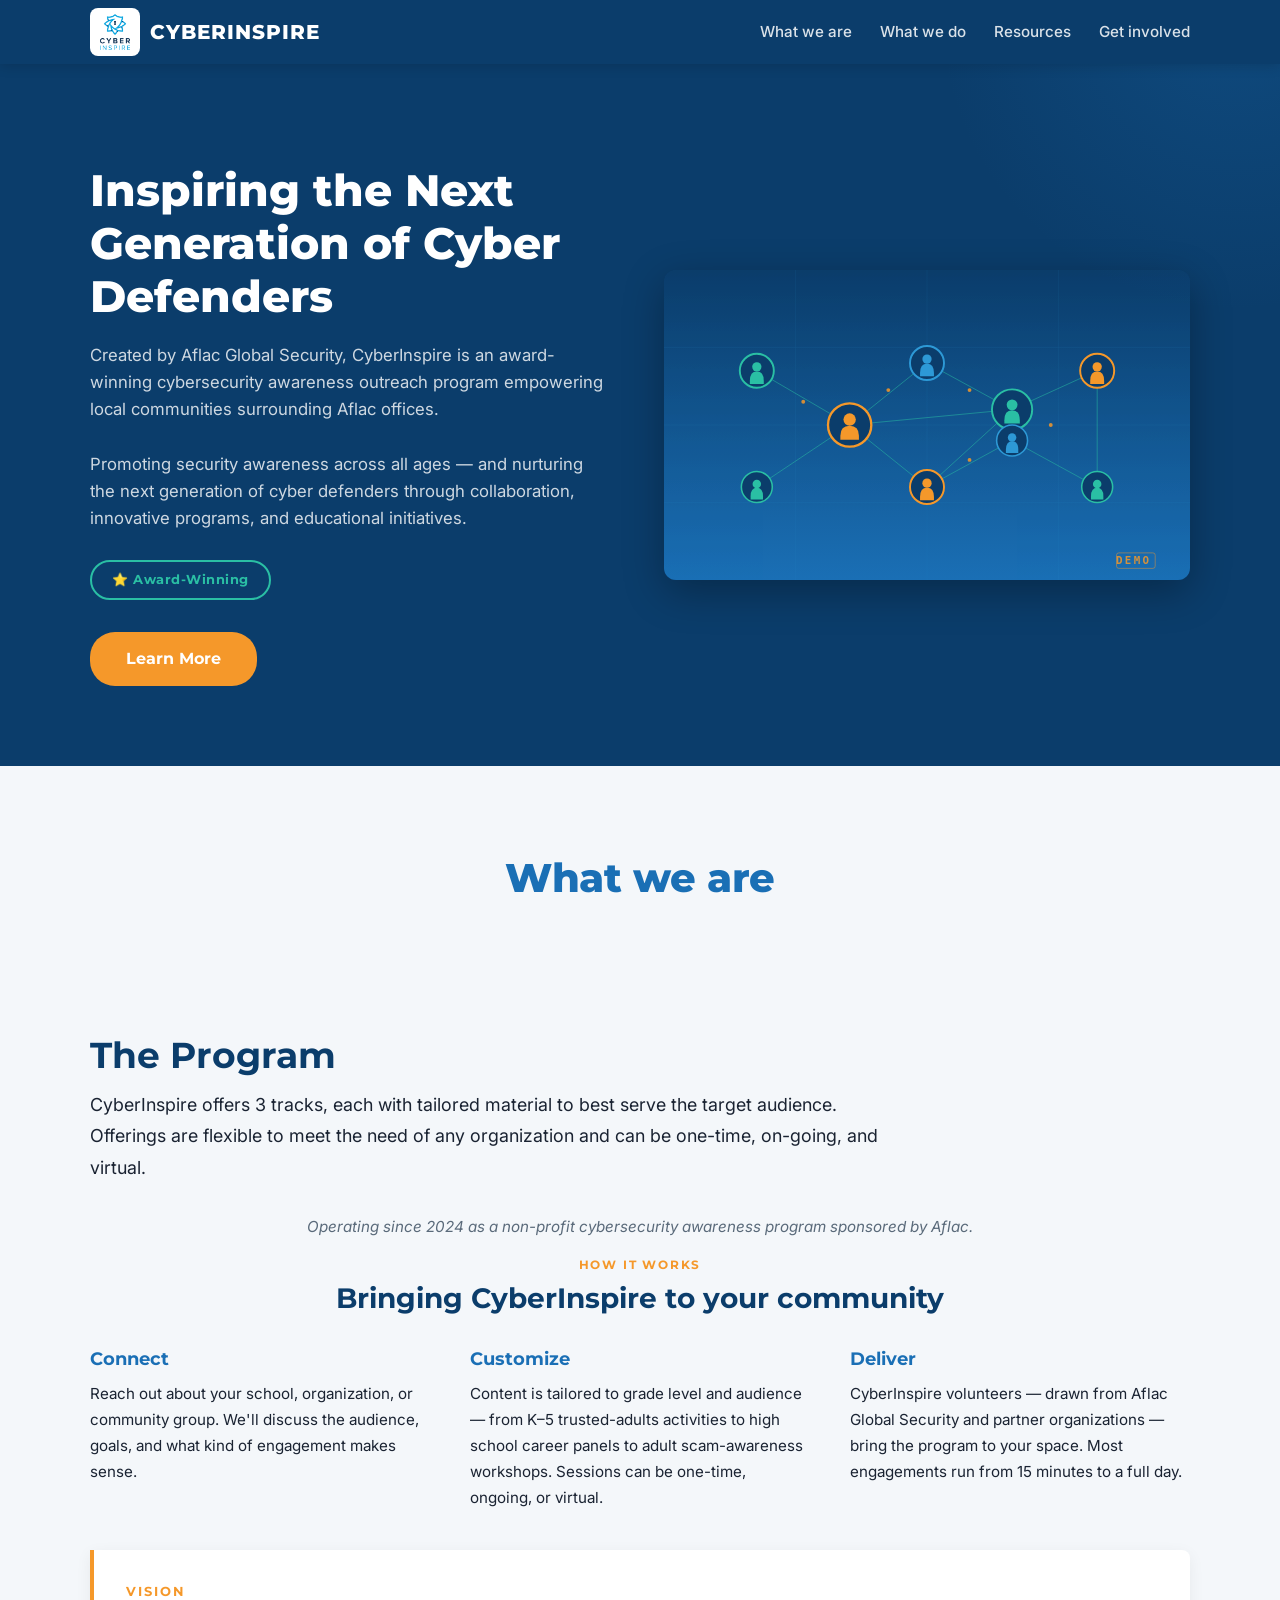
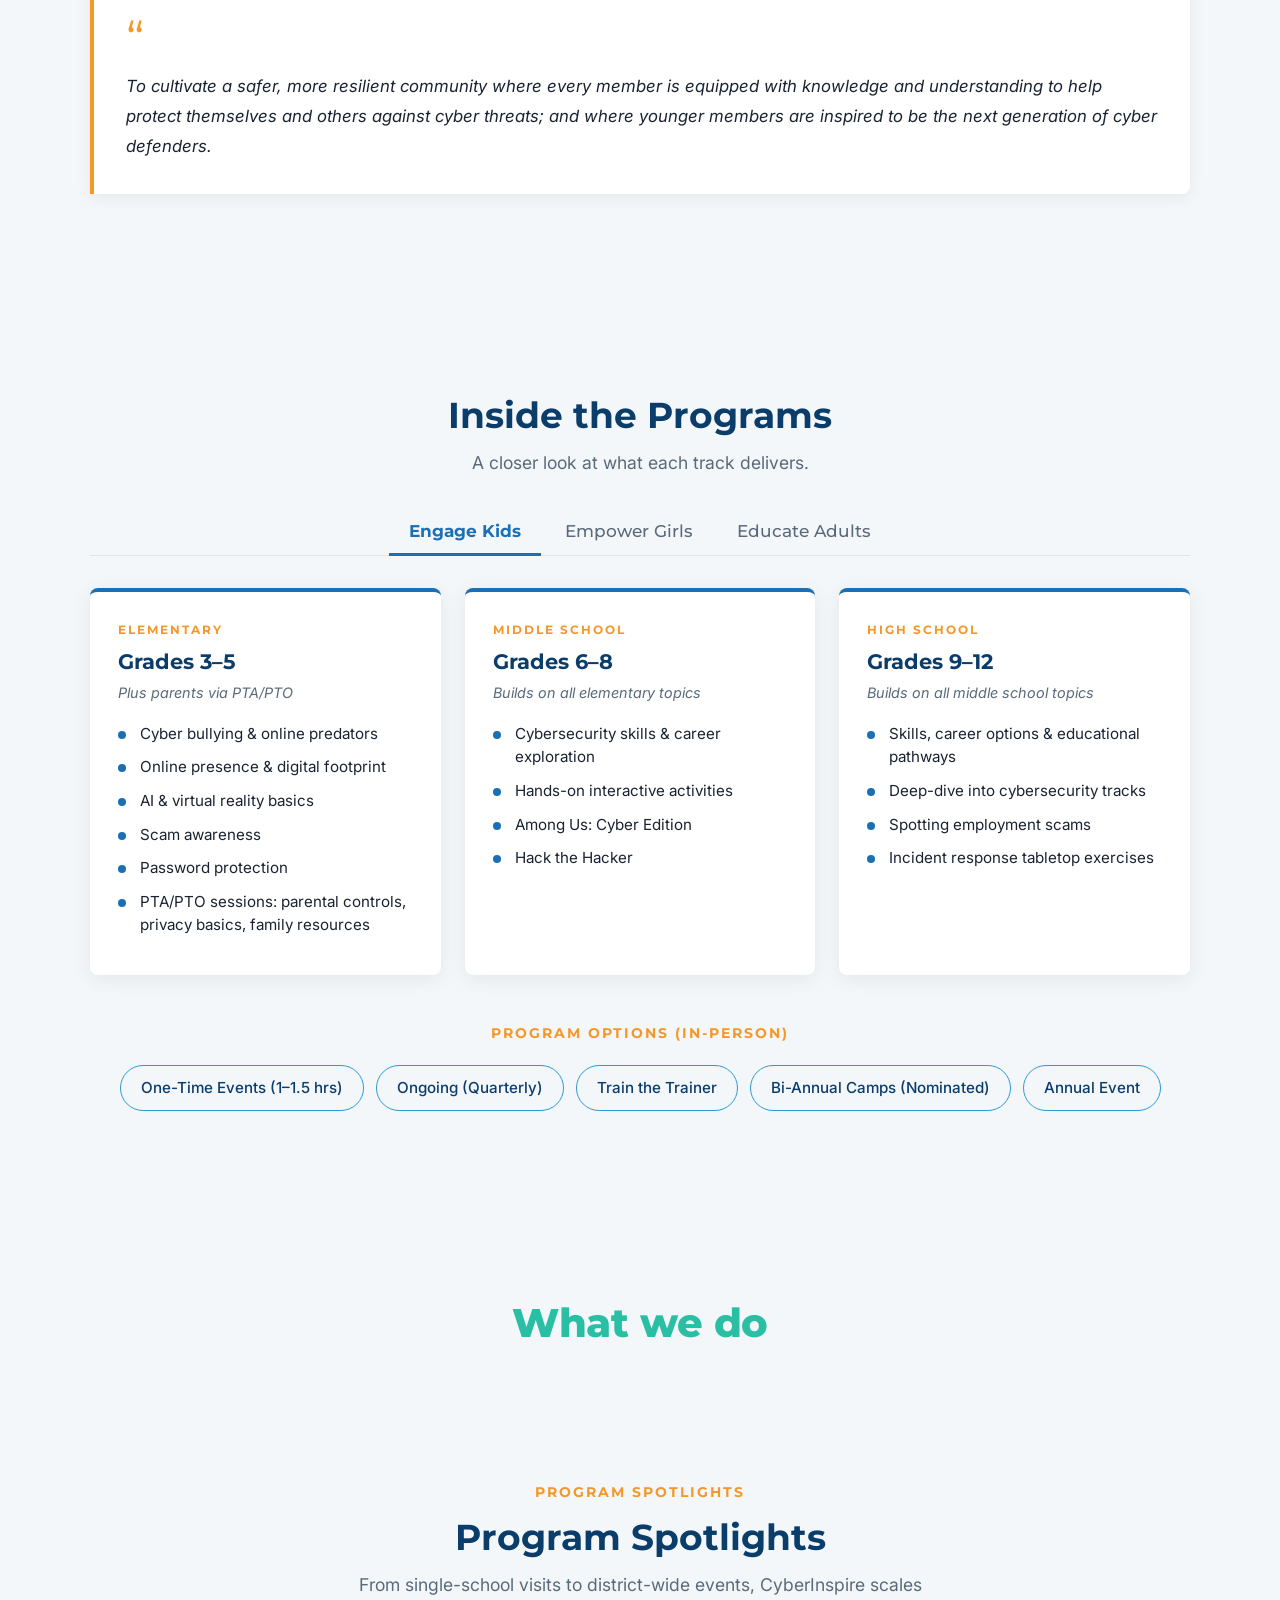
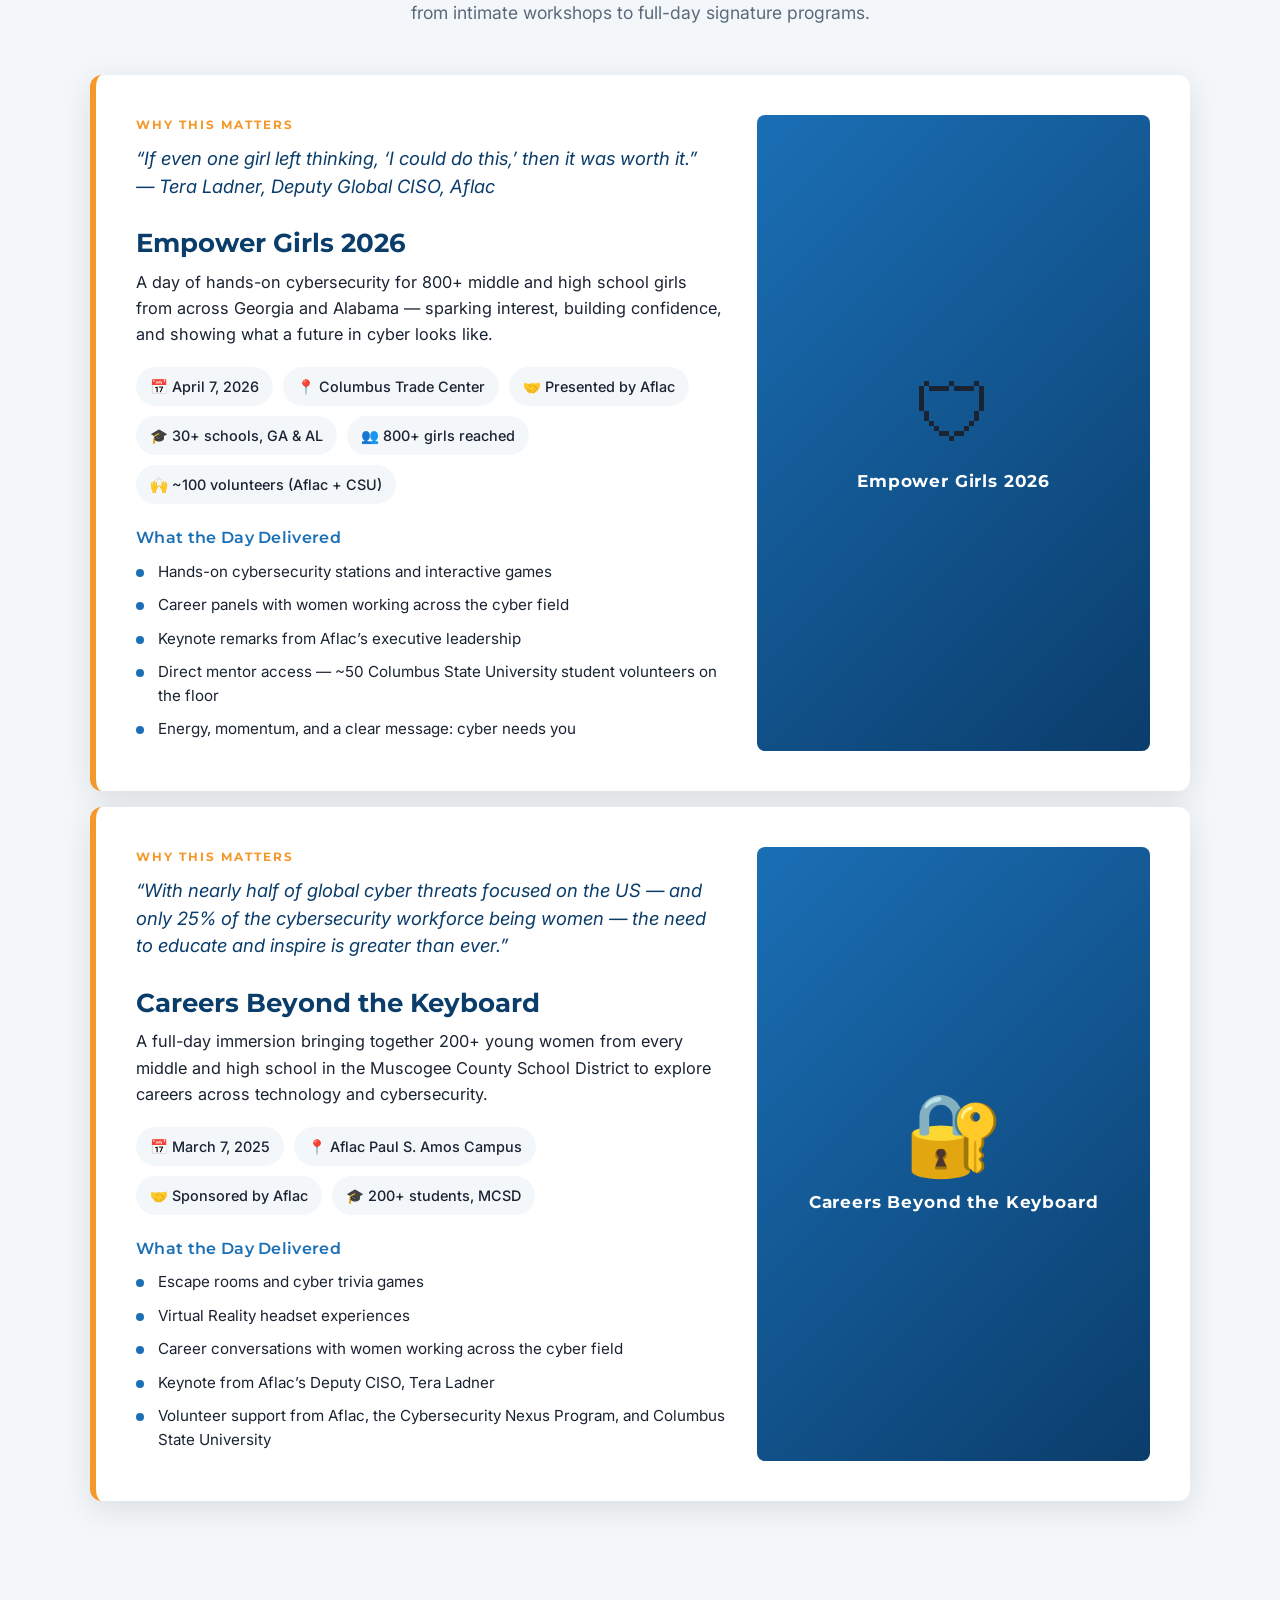
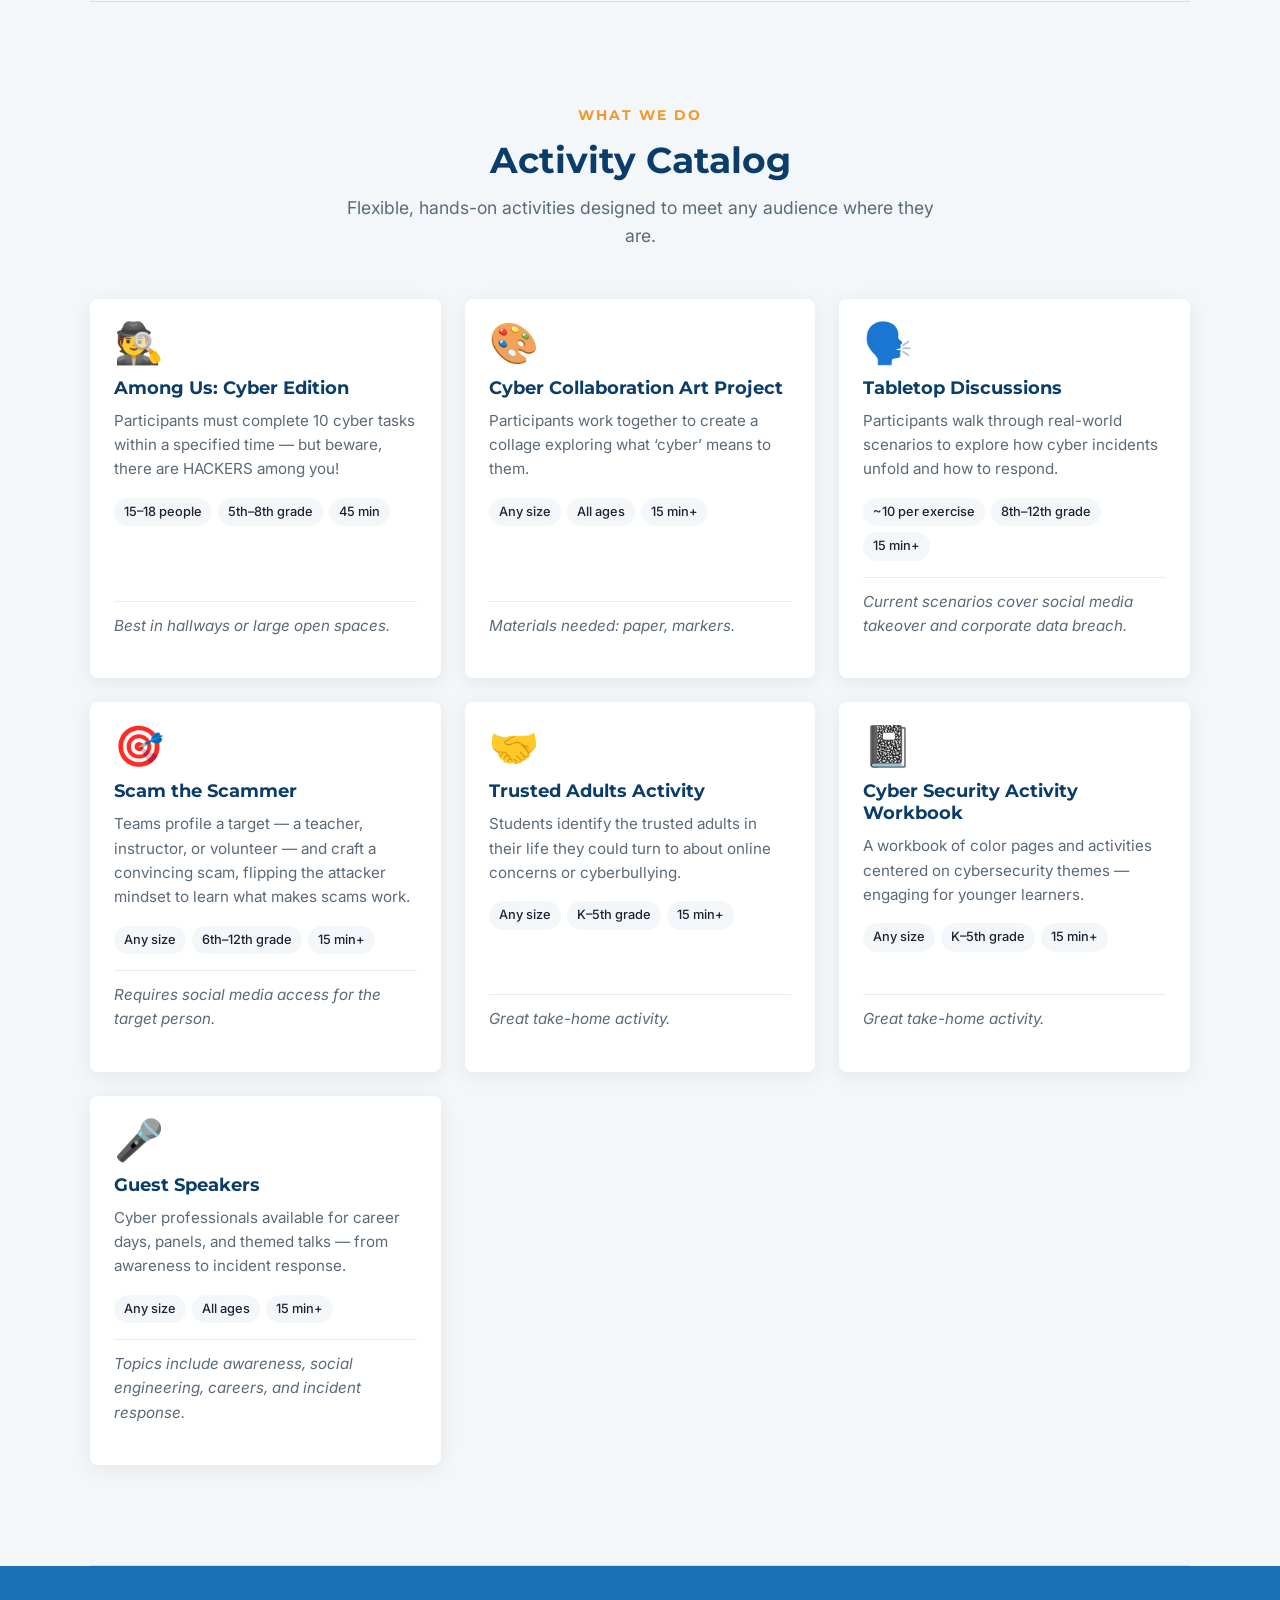
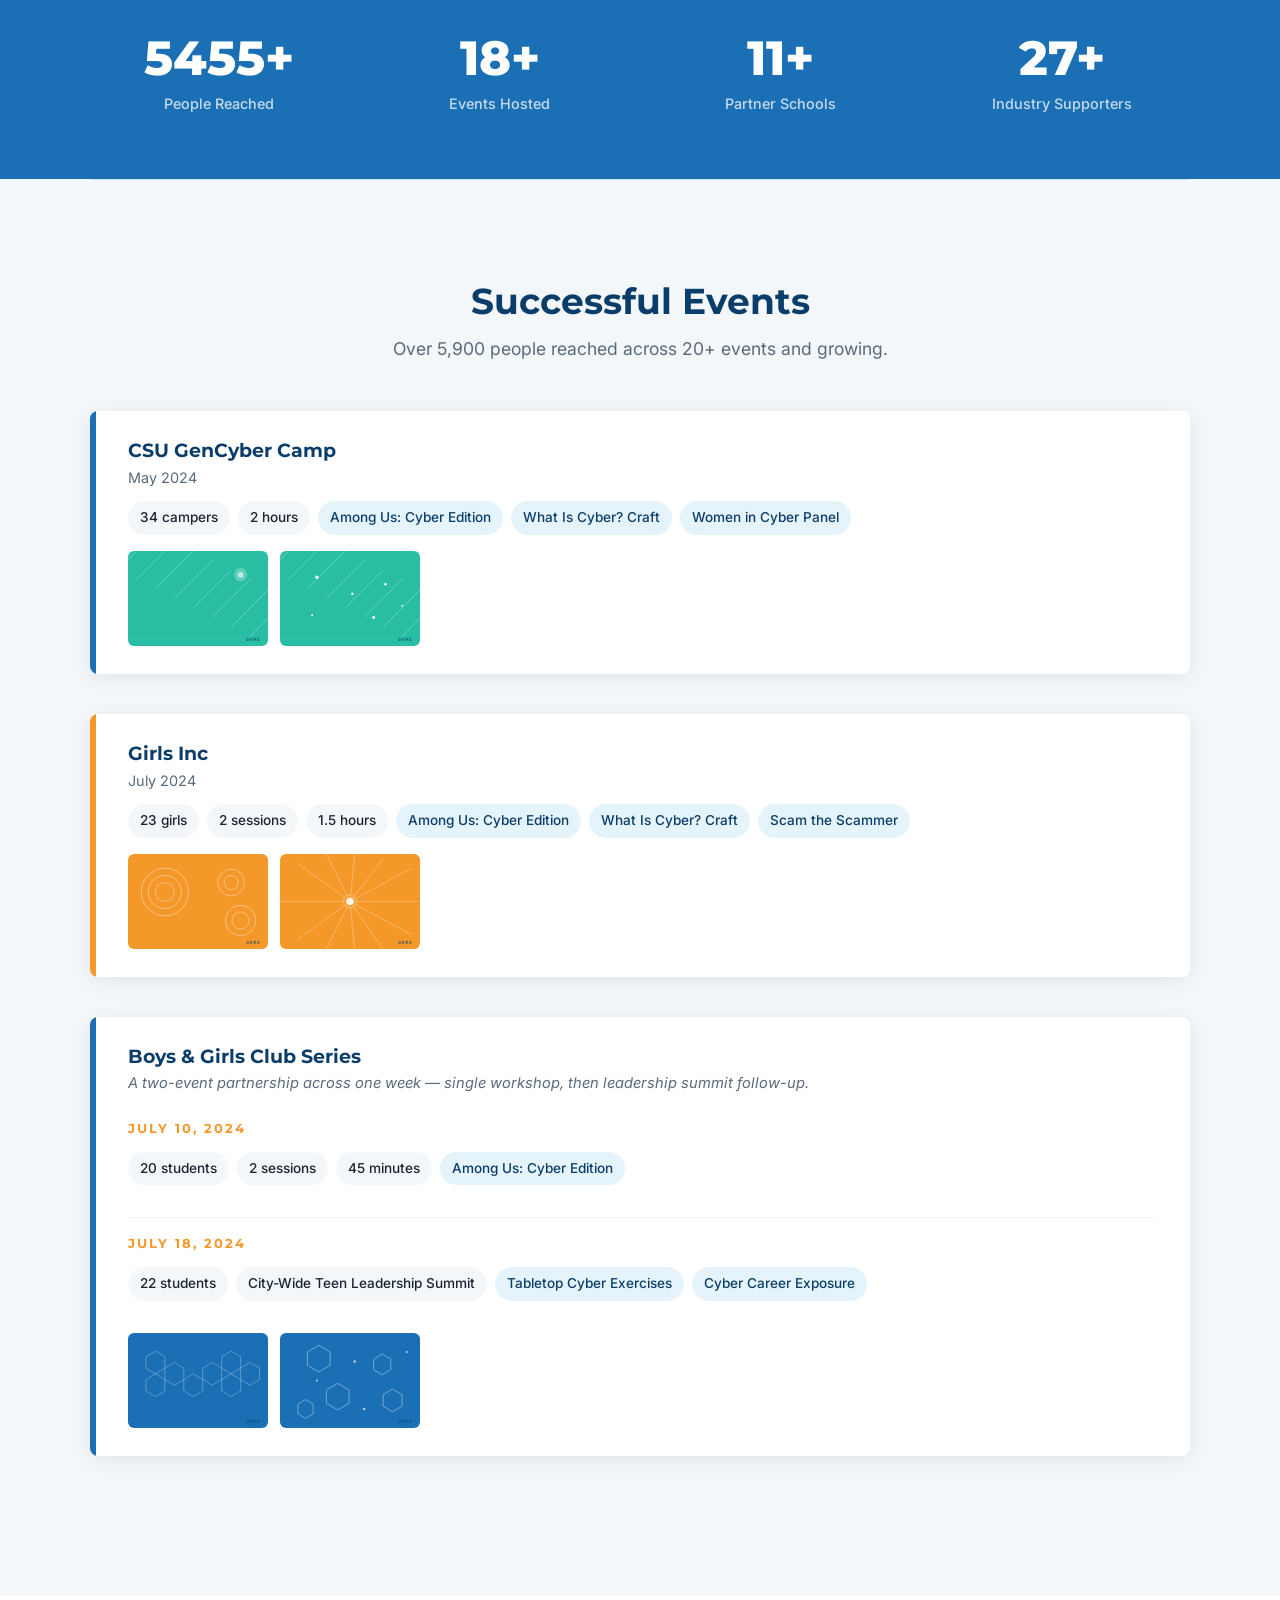
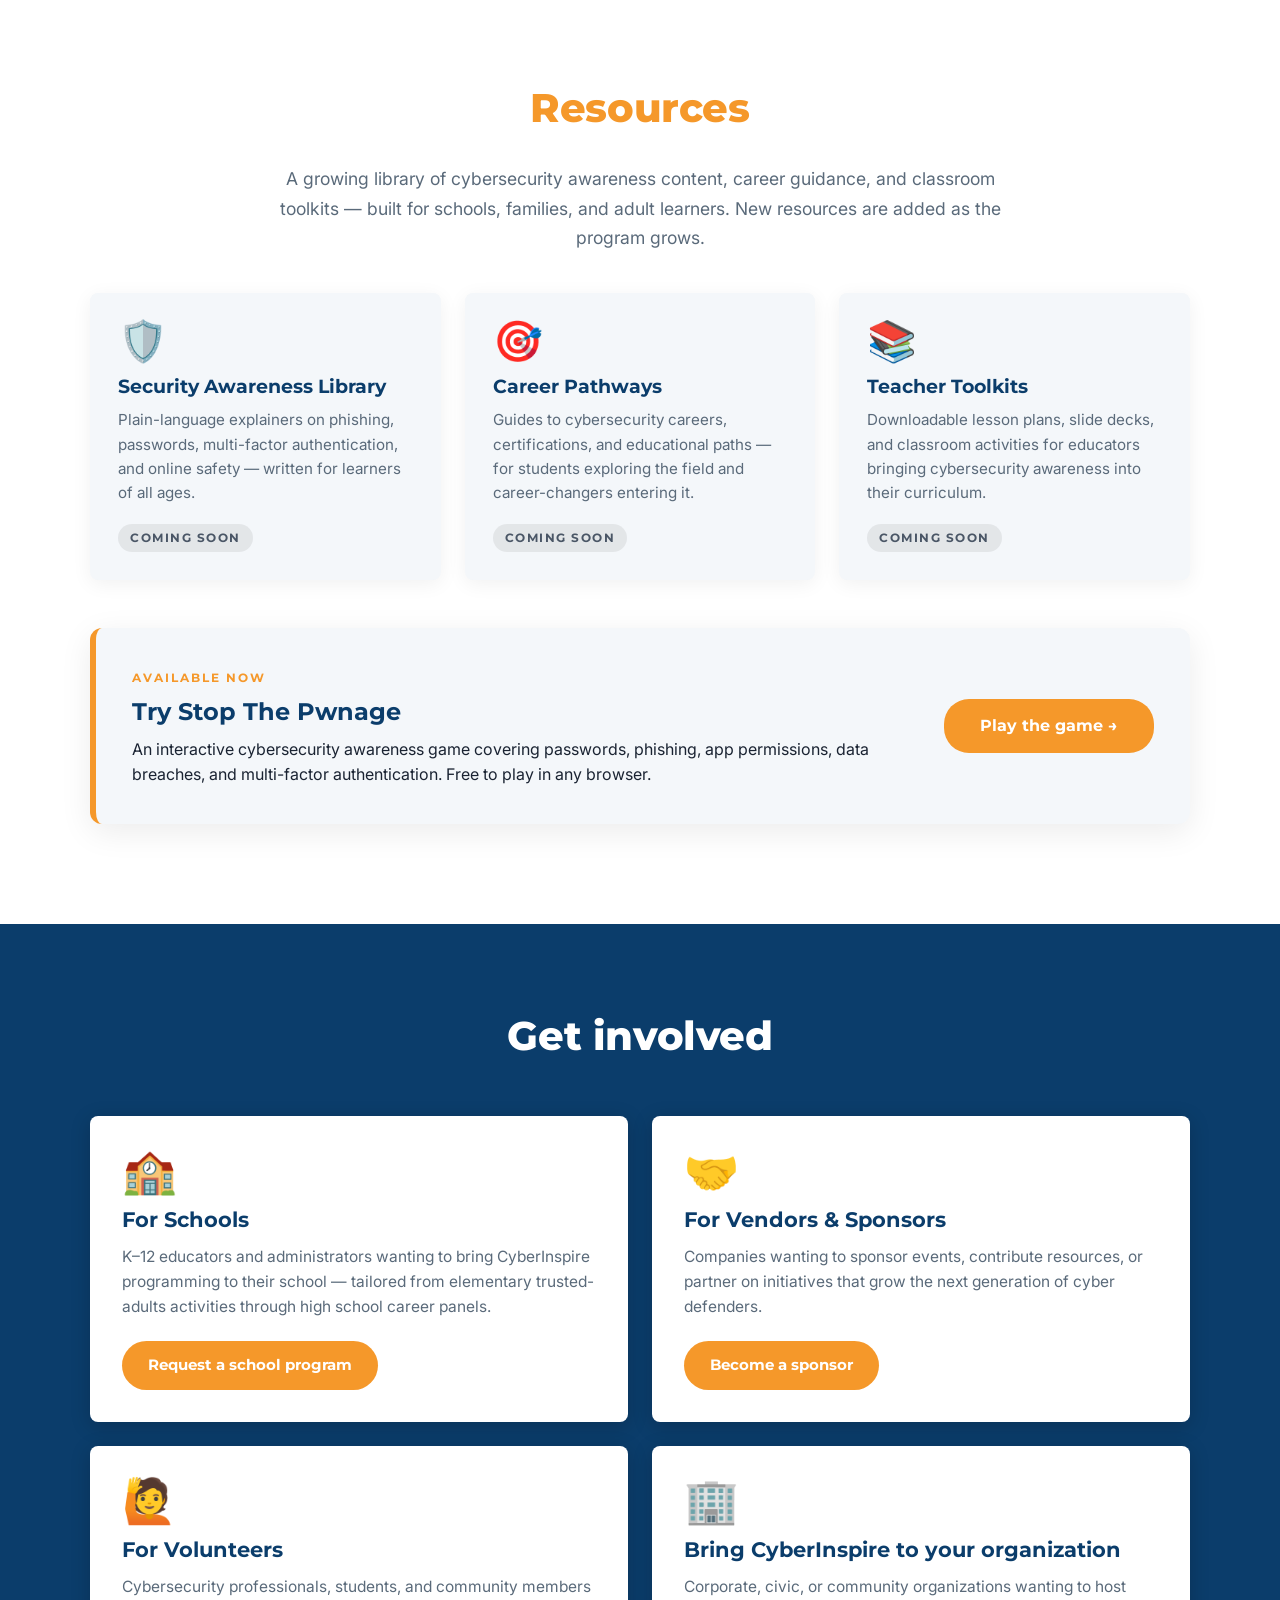
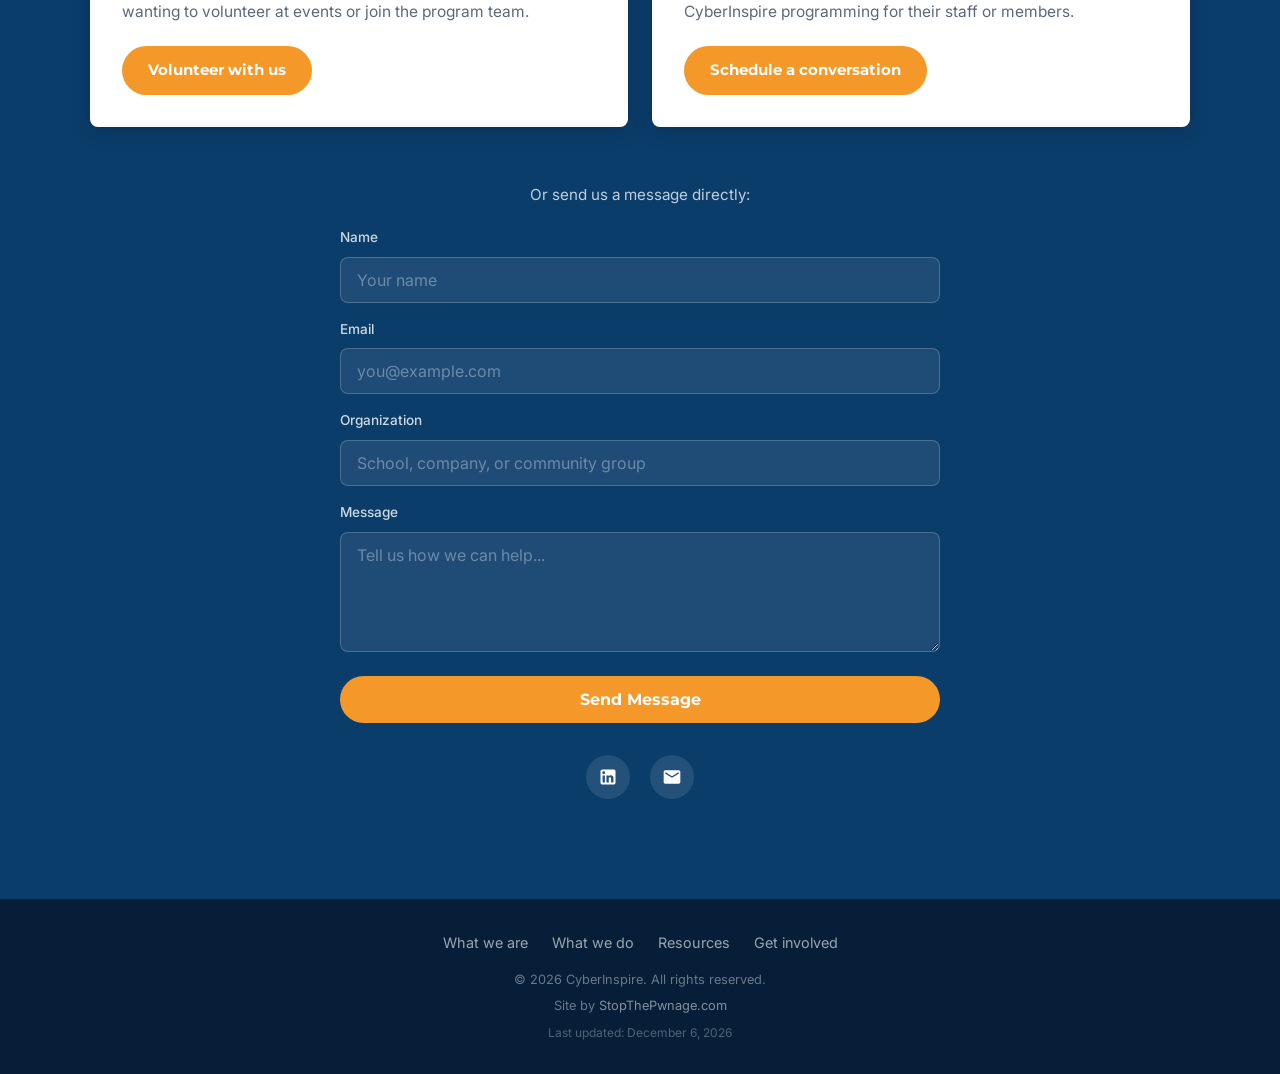
==== commit 2c4d1568: "iteration 18: remove redundant eyebrow on bucket headers" ====
--- a/cyberinspire_test/index.html
+++ b/cyberinspire_test/index.html
@@ -1232,16 +1232,6 @@
   padding: clamp(56px, 8vw, 88px) 0 clamp(20px, 3vw, 32px);
 }
 
-.bucket-eyebrow {
-  display: inline-block;
-  font-family: 'Montserrat', sans-serif;
-  font-weight: 700;
-  font-size: clamp(0.75rem, 1.2vw, 0.85rem);
-  letter-spacing: 2px;
-  text-transform: uppercase;
-  margin-bottom: 12px;
-}
-
 .bucket-heading {
   font-family: 'Montserrat', sans-serif;
   font-size: clamp(1.75rem, 3.5vw, 2.5rem);
@@ -1251,22 +1241,18 @@
 }
 
 .bucket--what-we-are .bucket-header { background: var(--bg-light); }
-.bucket--what-we-are .bucket-eyebrow,
 .bucket--what-we-are .bucket-heading { color: var(--primary); }
 
 .bucket--what-we-do { background: var(--bg-light); }
 .bucket--what-we-do .bucket-header { background: var(--bg-light); }
-.bucket--what-we-do .bucket-eyebrow,
 .bucket--what-we-do .bucket-heading { color: var(--accent-teal); }
 
 .bucket--resources { background: var(--bg-white); padding-bottom: clamp(60px, 8vw, 100px); }
 .bucket--resources .bucket-header { background: var(--bg-white); }
-.bucket--resources .bucket-eyebrow,
 .bucket--resources .bucket-heading { color: var(--accent-orange); }
 
 .bucket--get-involved { background: var(--primary-dark); padding-bottom: clamp(60px, 8vw, 100px); }
 .bucket--get-involved .bucket-header { background: var(--primary-dark); }
-.bucket--get-involved .bucket-eyebrow { color: var(--accent-orange); }
 .bucket--get-involved .bucket-heading { color: var(--text-white); }
 
 .bucket-divider {
@@ -1538,7 +1524,6 @@
 <!-- ── BUCKET: What we are ── -->
 <section id="what-we-are" class="bucket bucket--what-we-are">
   <div class="bucket-header">
-    <span class="bucket-eyebrow">What we are</span>
     <h2 class="bucket-heading">What we are</h2>
   </div>
 
@@ -1717,7 +1702,6 @@
 <!-- ── BUCKET: What we do ── -->
 <section id="what-we-do" class="bucket bucket--what-we-do">
   <div class="bucket-header">
-    <span class="bucket-eyebrow">What we do</span>
     <h2 class="bucket-heading">What we do</h2>
   </div>
 
@@ -2022,7 +2006,6 @@
 <!-- ── BUCKET: Resources ── -->
 <section id="resources" class="bucket bucket--resources">
   <div class="bucket-header">
-    <span class="bucket-eyebrow">Resources</span>
     <h2 class="bucket-heading">Resources</h2>
   </div>
   <div class="container fade-in">
@@ -2066,7 +2049,6 @@
 <!-- ── BUCKET: Get involved ── -->
 <section id="get-involved" class="bucket bucket--get-involved">
   <div class="bucket-header">
-    <span class="bucket-eyebrow">Get involved</span>
     <h2 class="bucket-heading">Get involved</h2>
   </div>
   <div class="container fade-in">
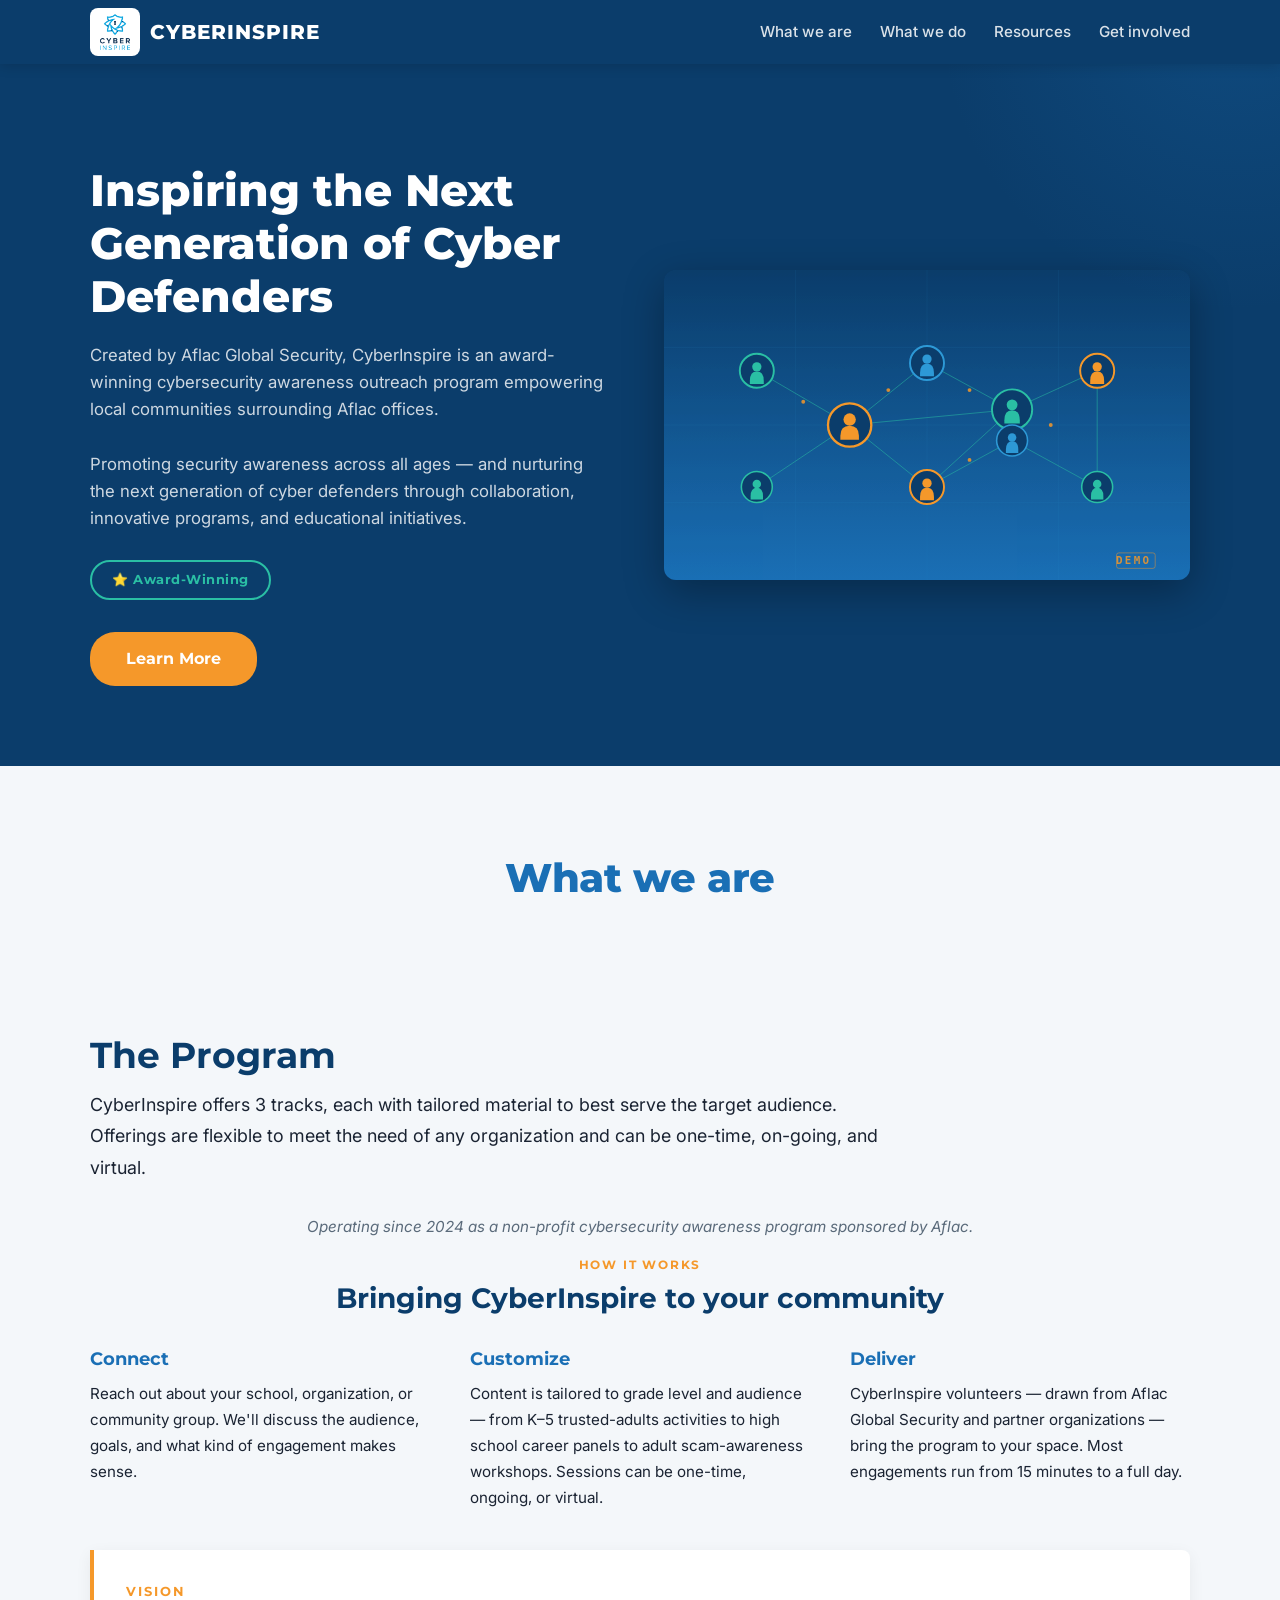
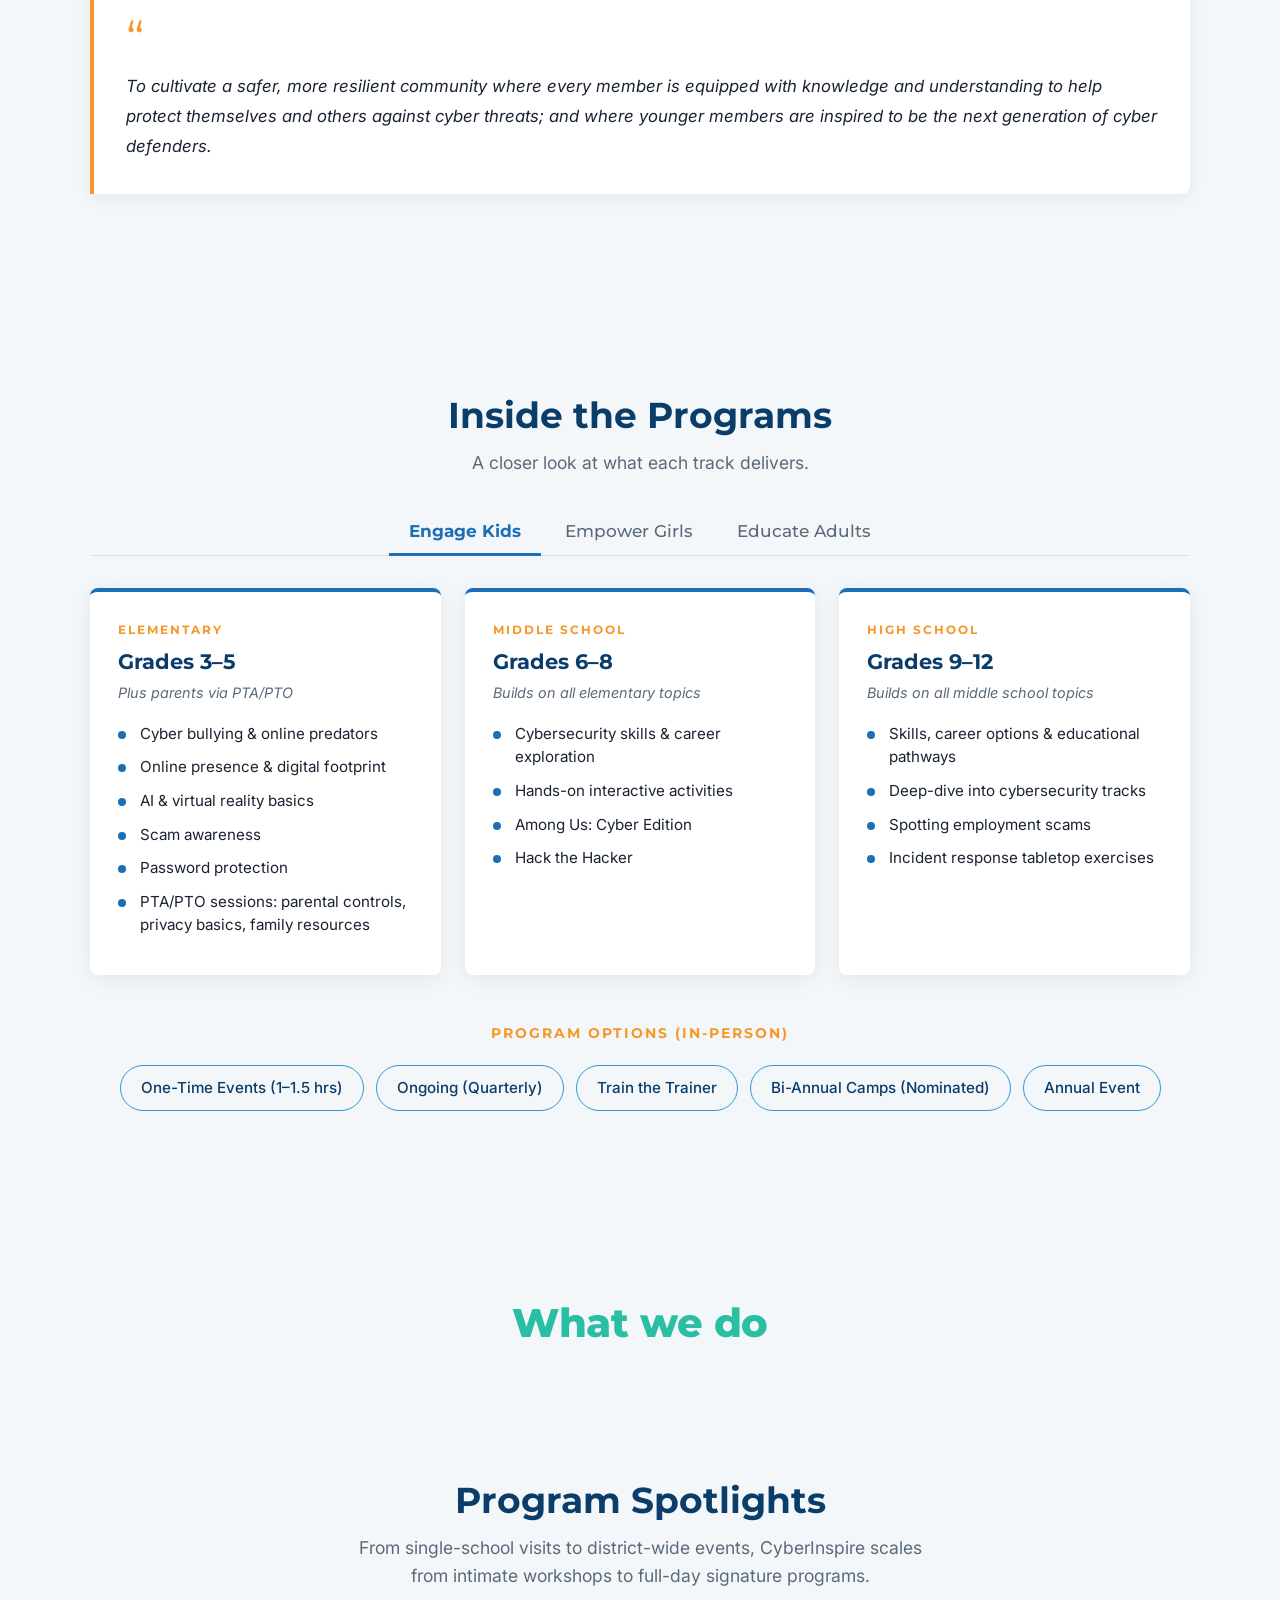
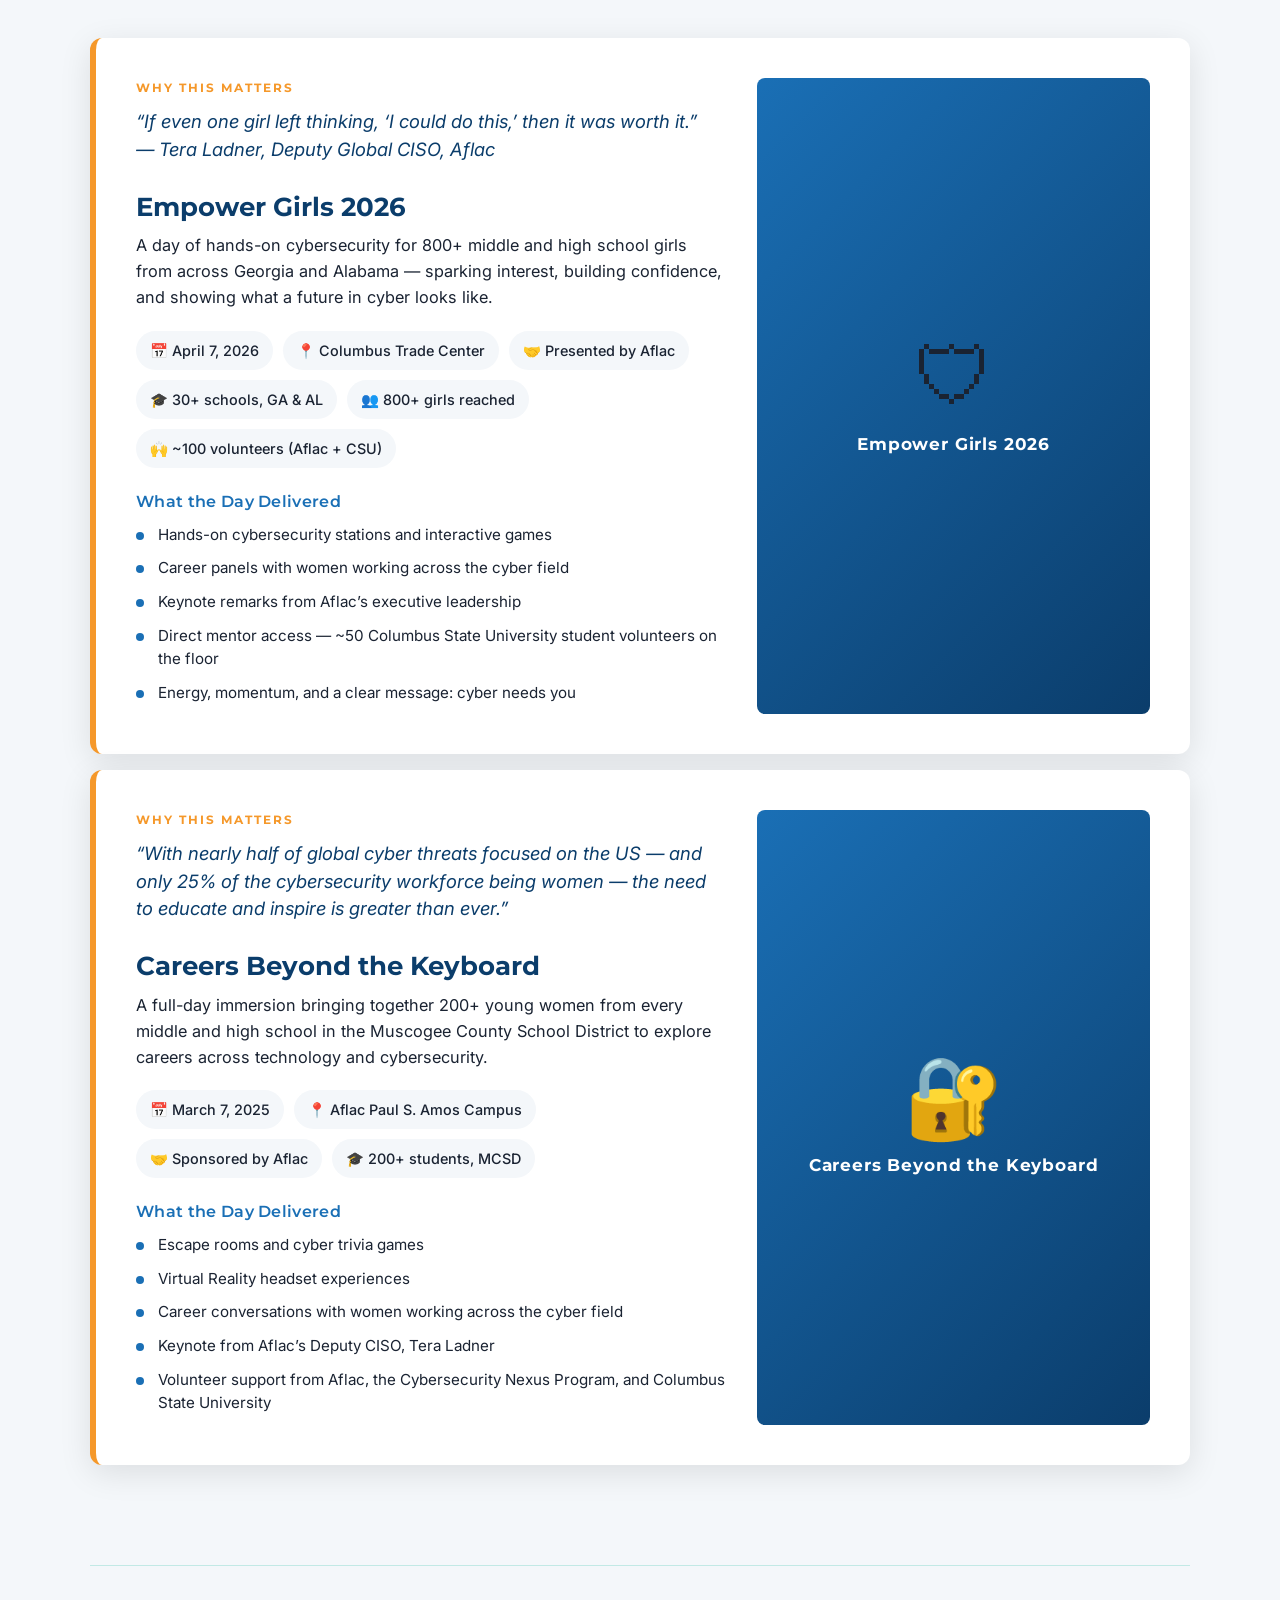
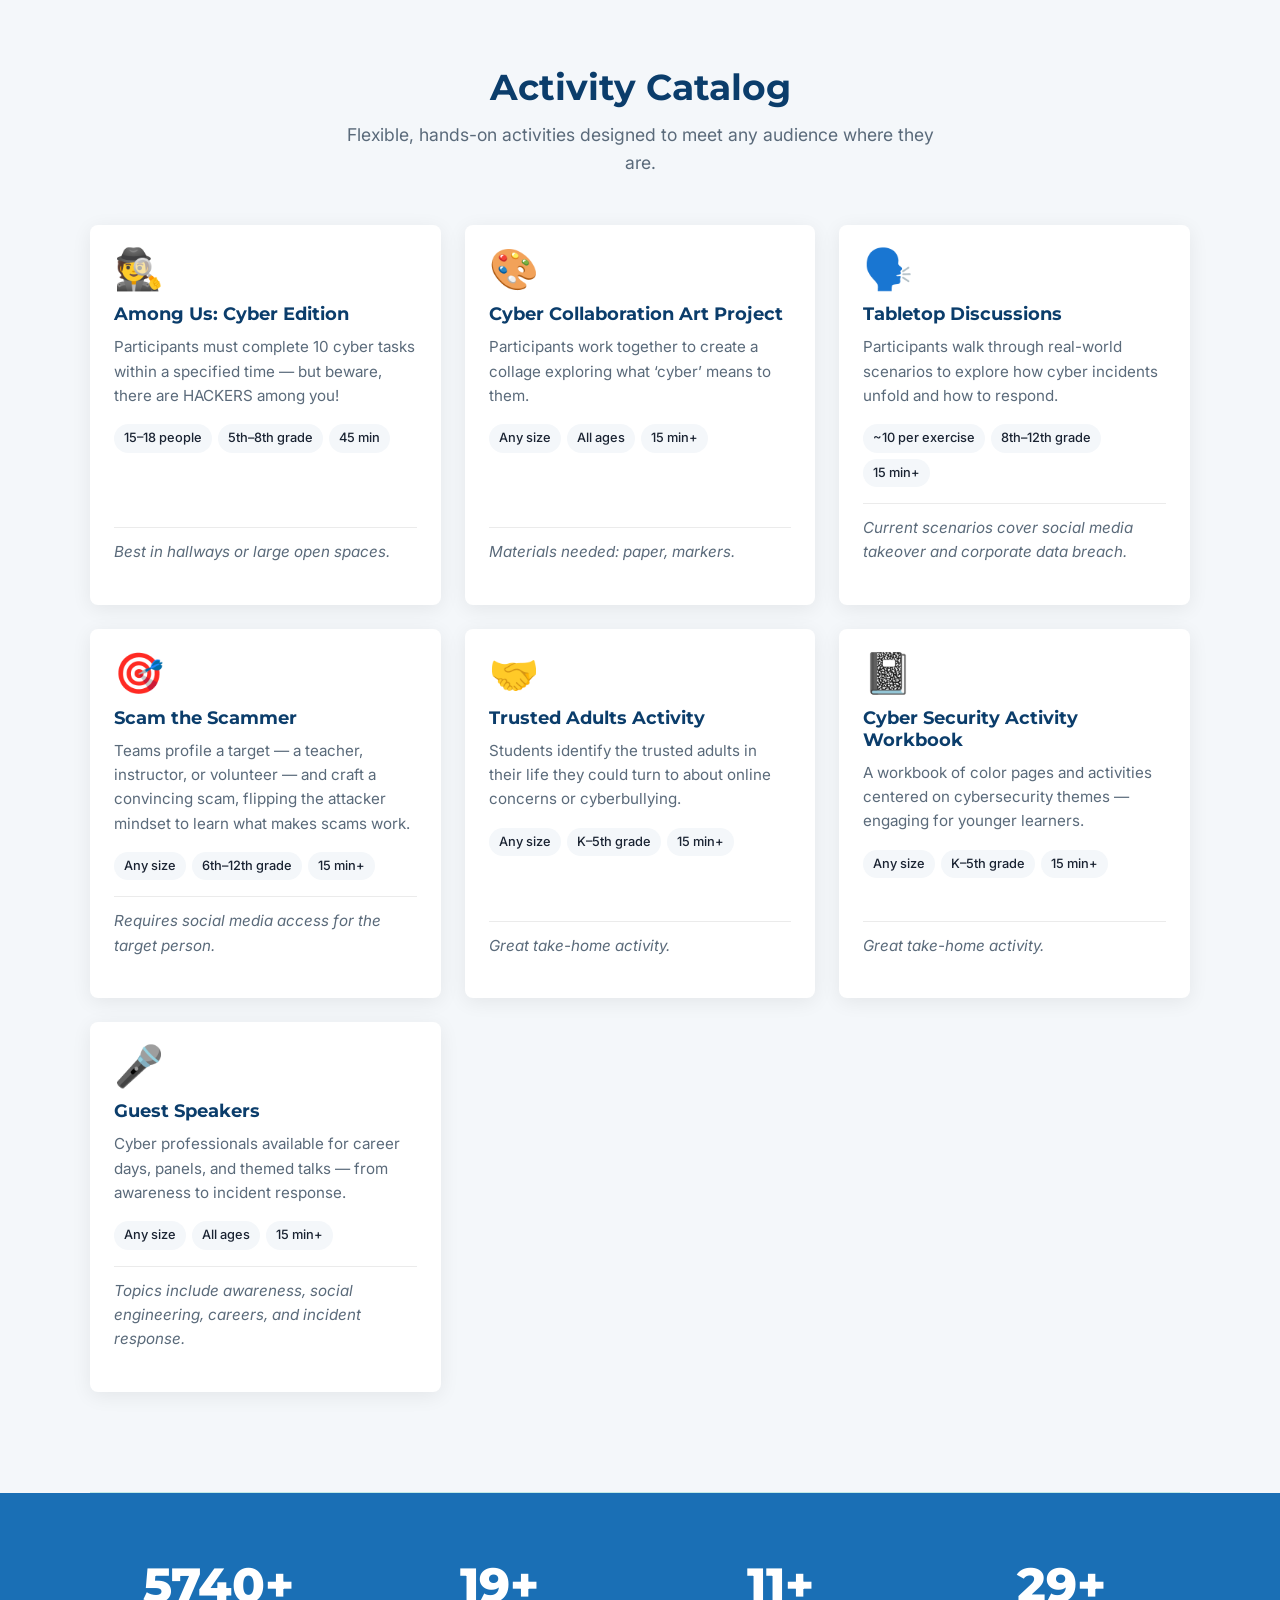
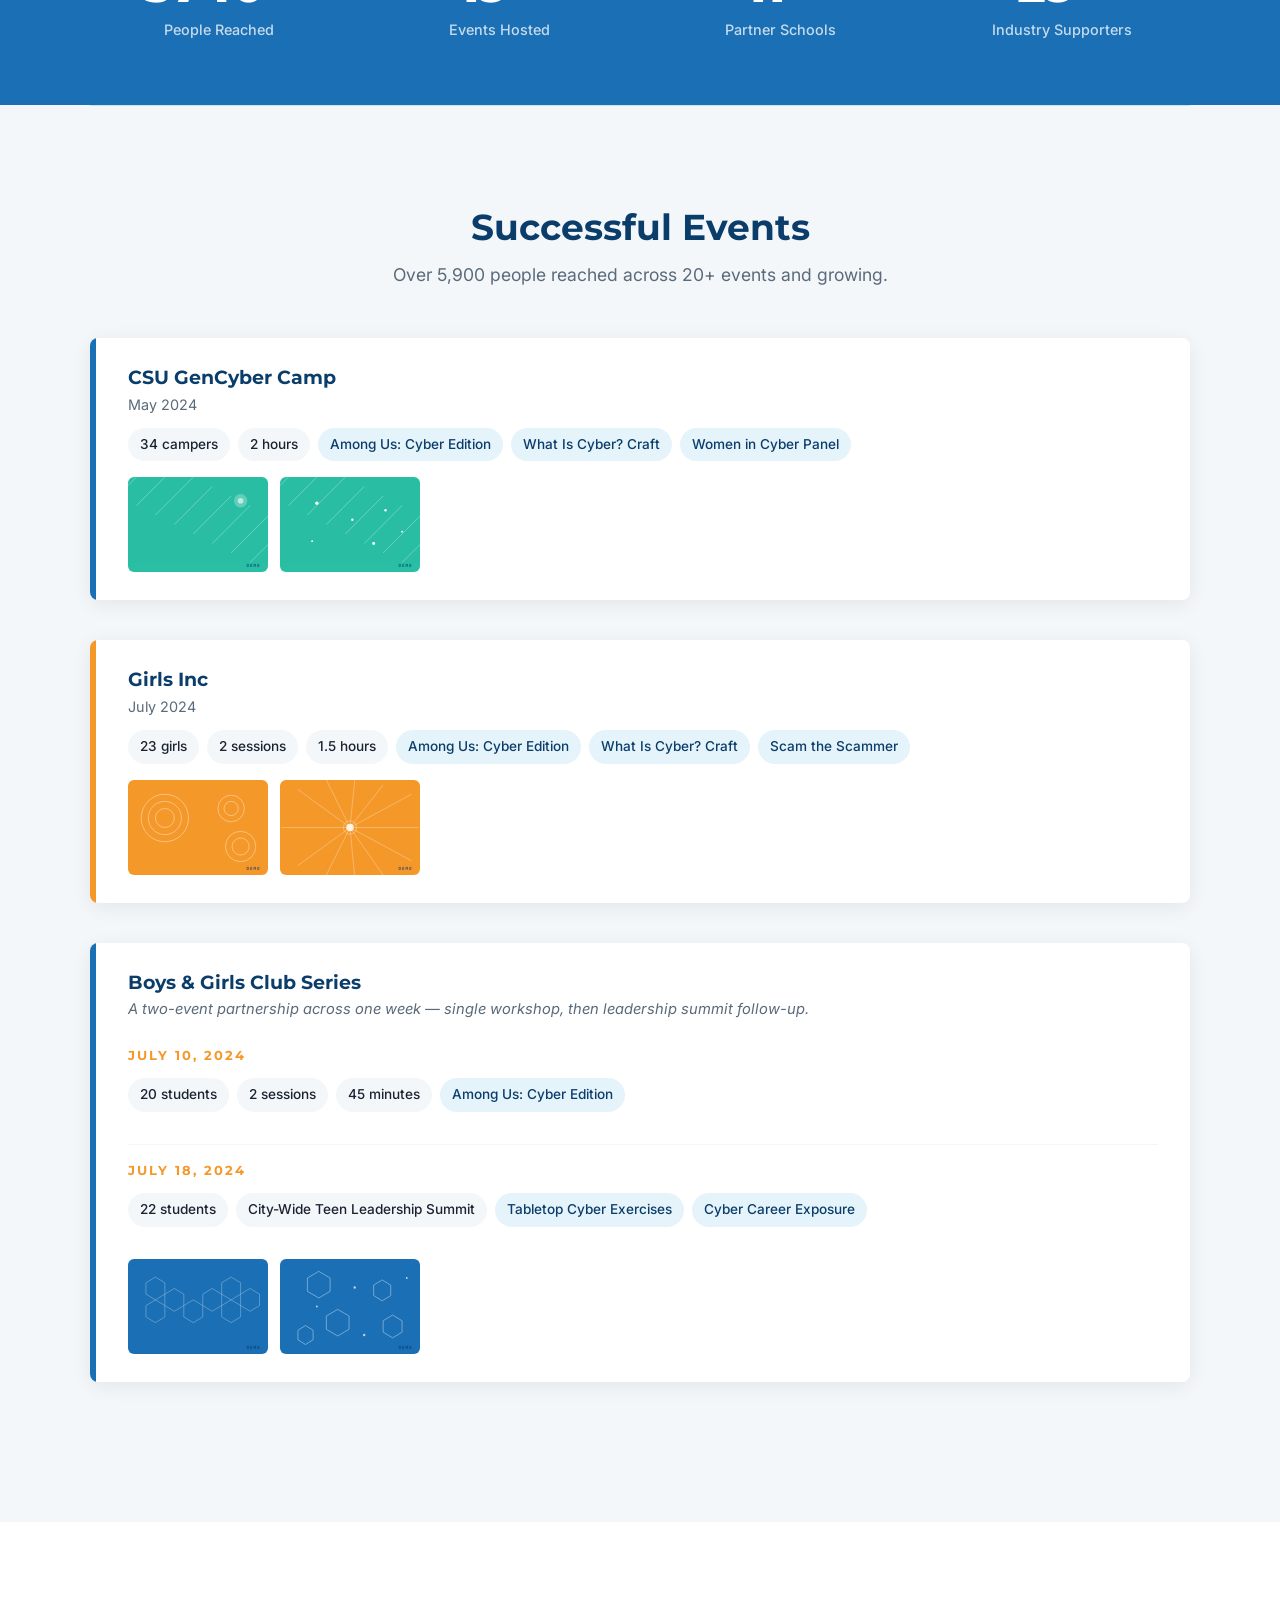
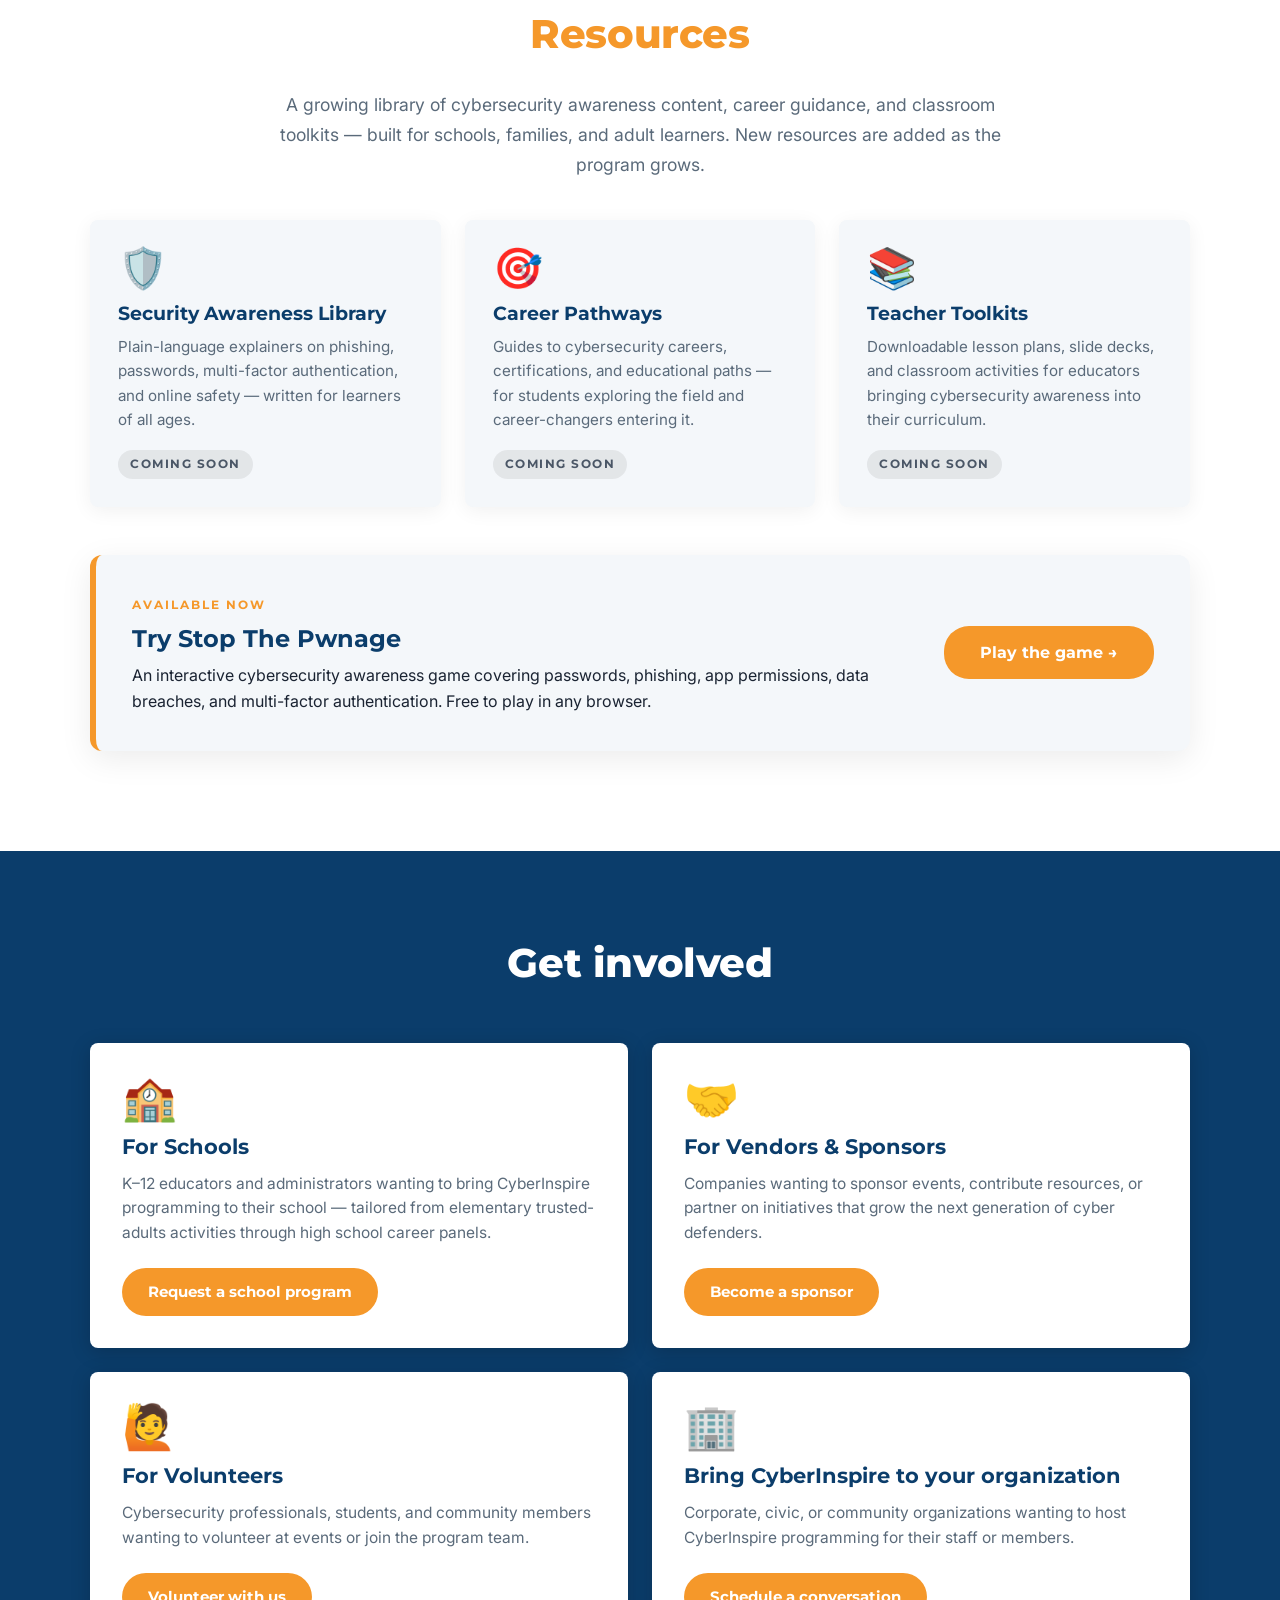
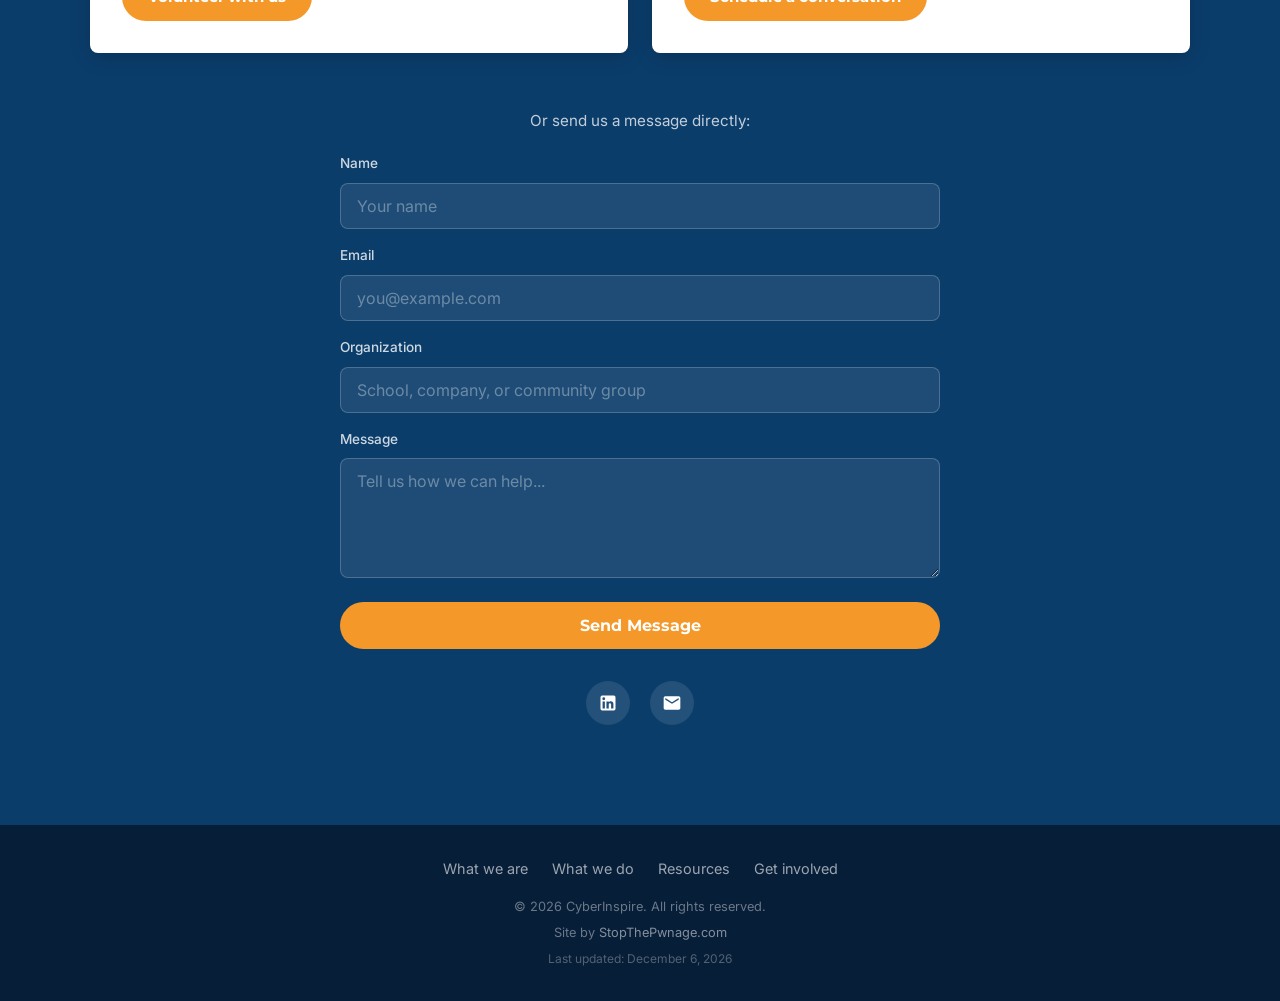
==== commit ac8a18d3: "iteration 19: remove redundant sub-section eyebrows" ====
--- a/cyberinspire_test/index.html
+++ b/cyberinspire_test/index.html
@@ -883,17 +883,6 @@
 }
 
 /* ── Activity Catalog ── */
-.section-eyebrow {
-  display: inline-block;
-  font-family: 'Montserrat', sans-serif;
-  font-weight: 700;
-  font-size: clamp(0.75rem, 1.2vw, 0.85rem);
-  letter-spacing: 2px;
-  text-transform: uppercase;
-  color: var(--accent-orange);
-  margin-bottom: 12px;
-}
-
 .activities-grid {
   display: grid;
   grid-template-columns: repeat(3, 1fr);
@@ -1709,7 +1698,6 @@
 <section class="section flagship-section" id="flagship-event">
   <div class="container">
     <div class="section-center fade-in">
-      <span class="section-eyebrow">Program Spotlights</span>
       <h3 class="section-heading">Program Spotlights</h3>
       <p class="section-sub">From single-school visits to district-wide events, CyberInspire scales from intimate workshops to full-day signature programs.</p>
     </div>
@@ -1790,7 +1778,6 @@
 <!-- ── Activity Catalog ── -->
 <section class="section bg-light" id="activities">
   <div class="container section-center fade-in">
-    <span class="section-eyebrow">What We Do</span>
     <h3 class="section-heading">Activity Catalog</h3>
     <p class="section-sub">Flexible, hands-on activities designed to meet any audience where they are.</p>
     <div class="activities-grid">
